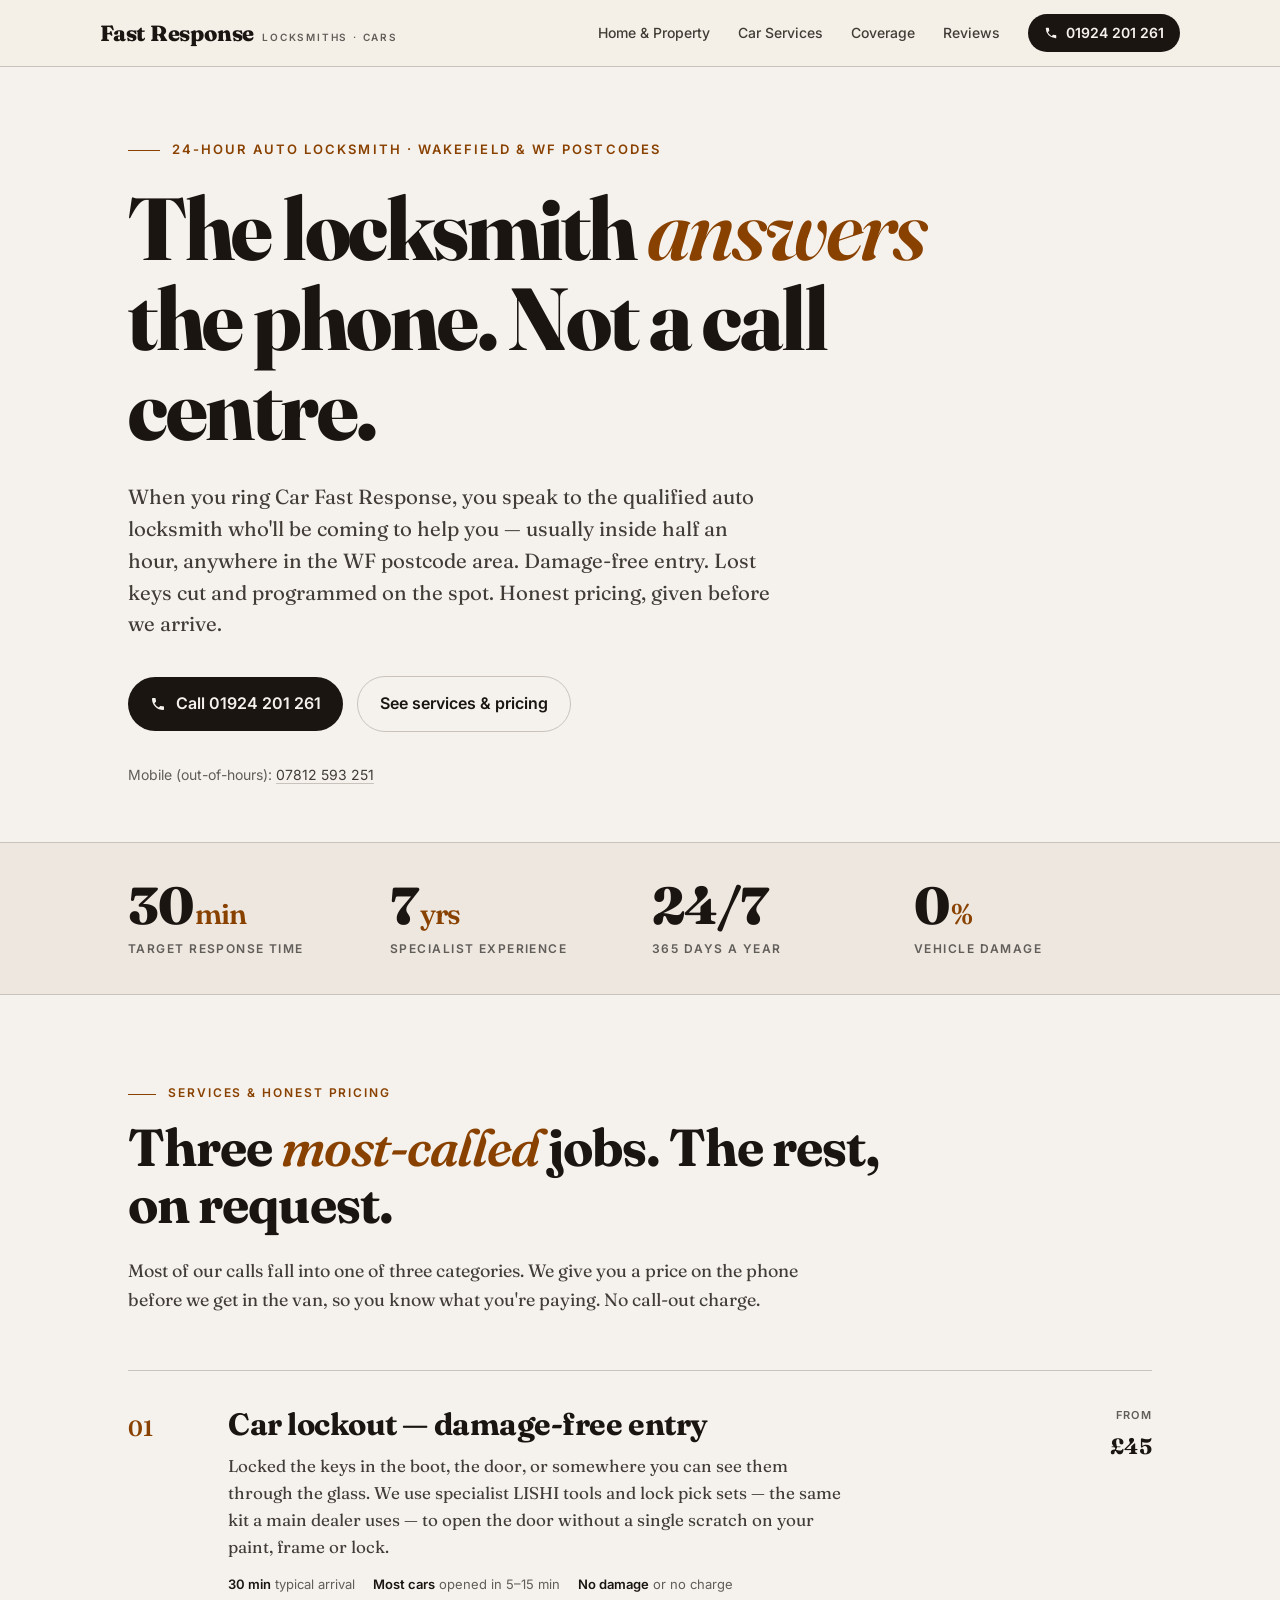
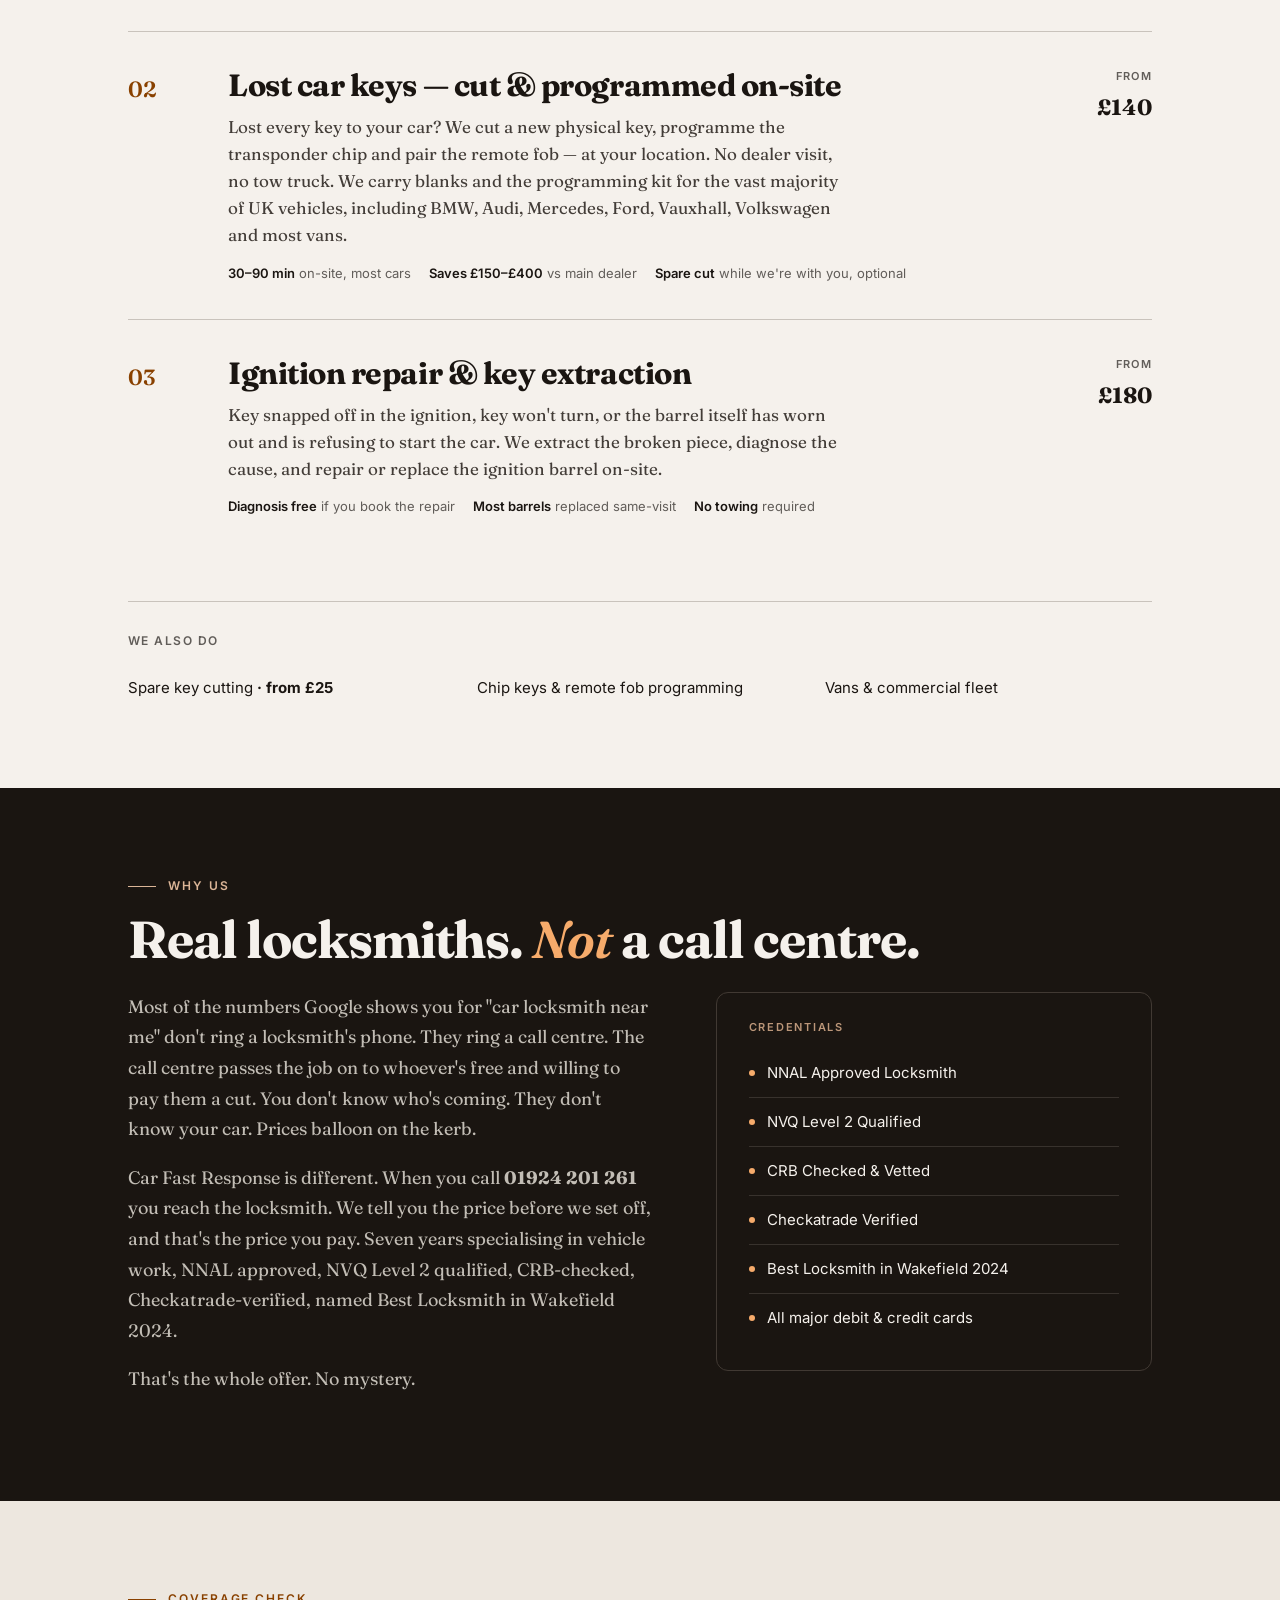
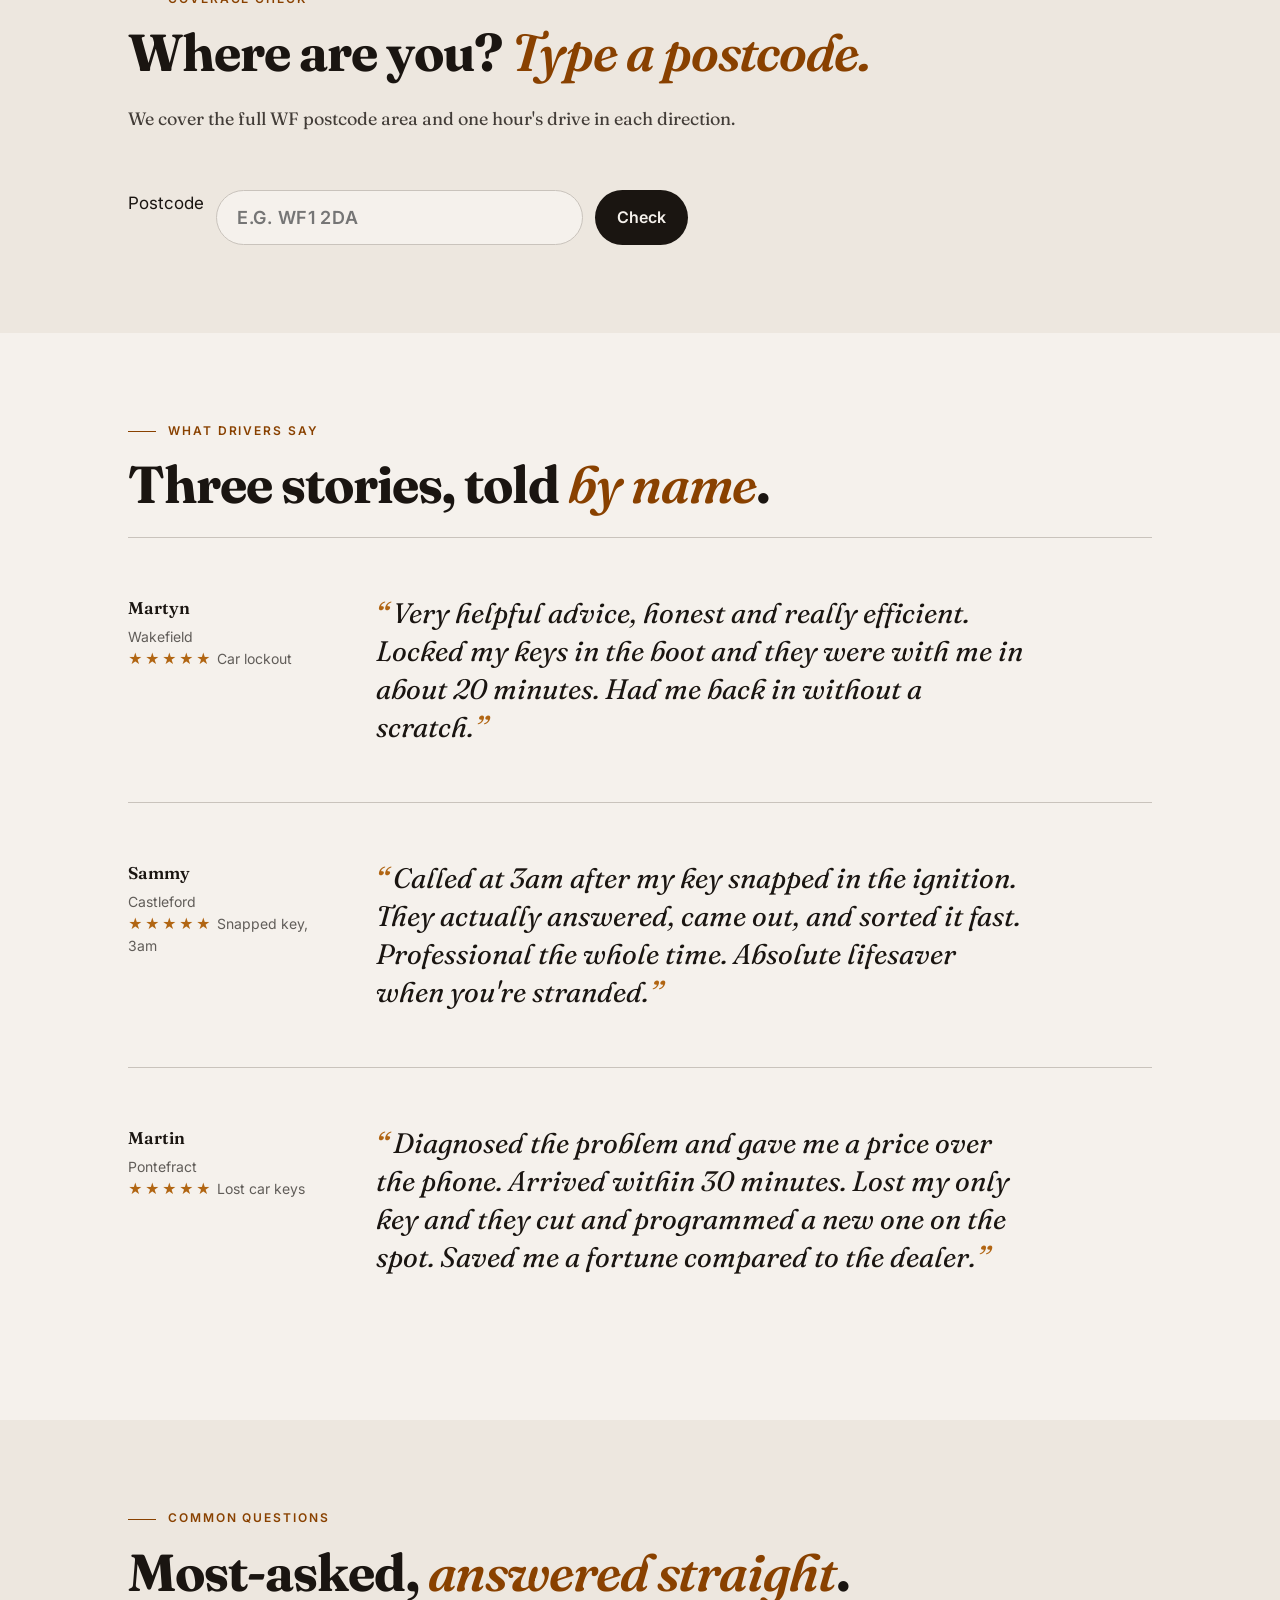
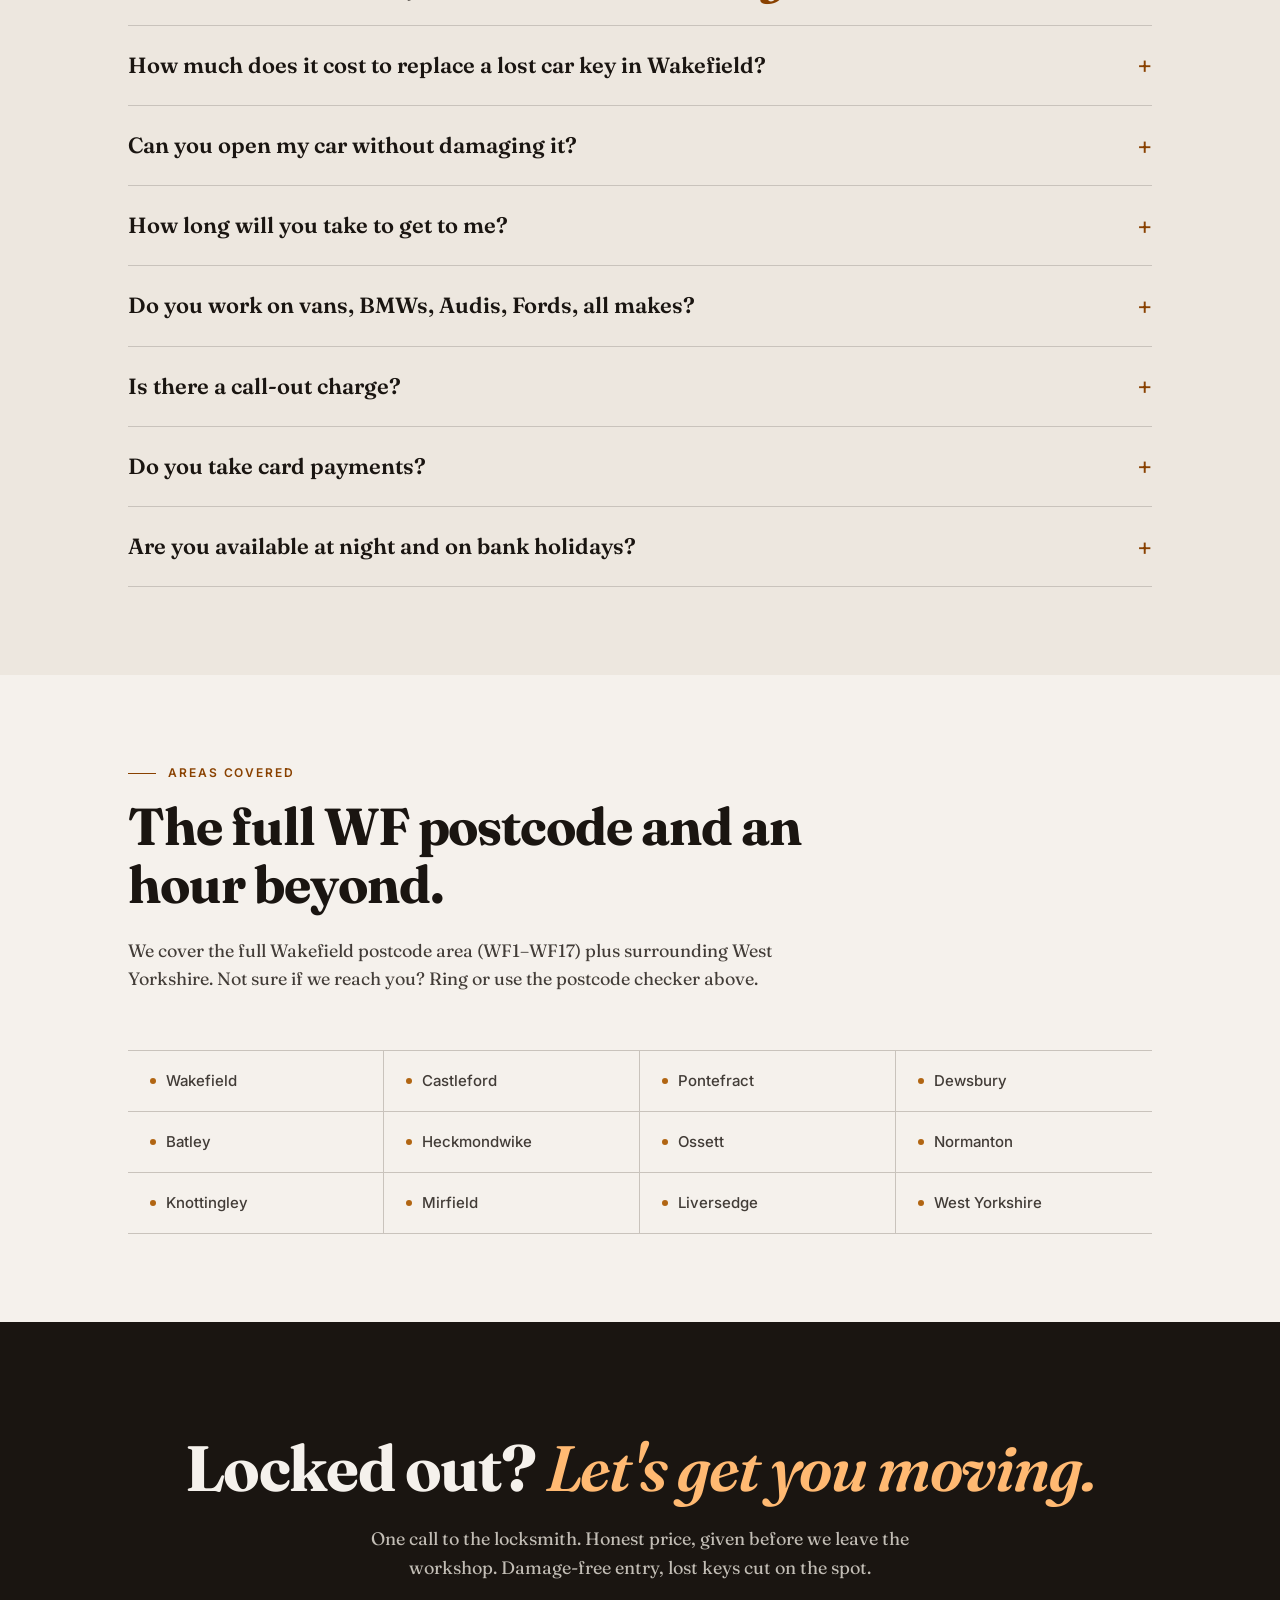
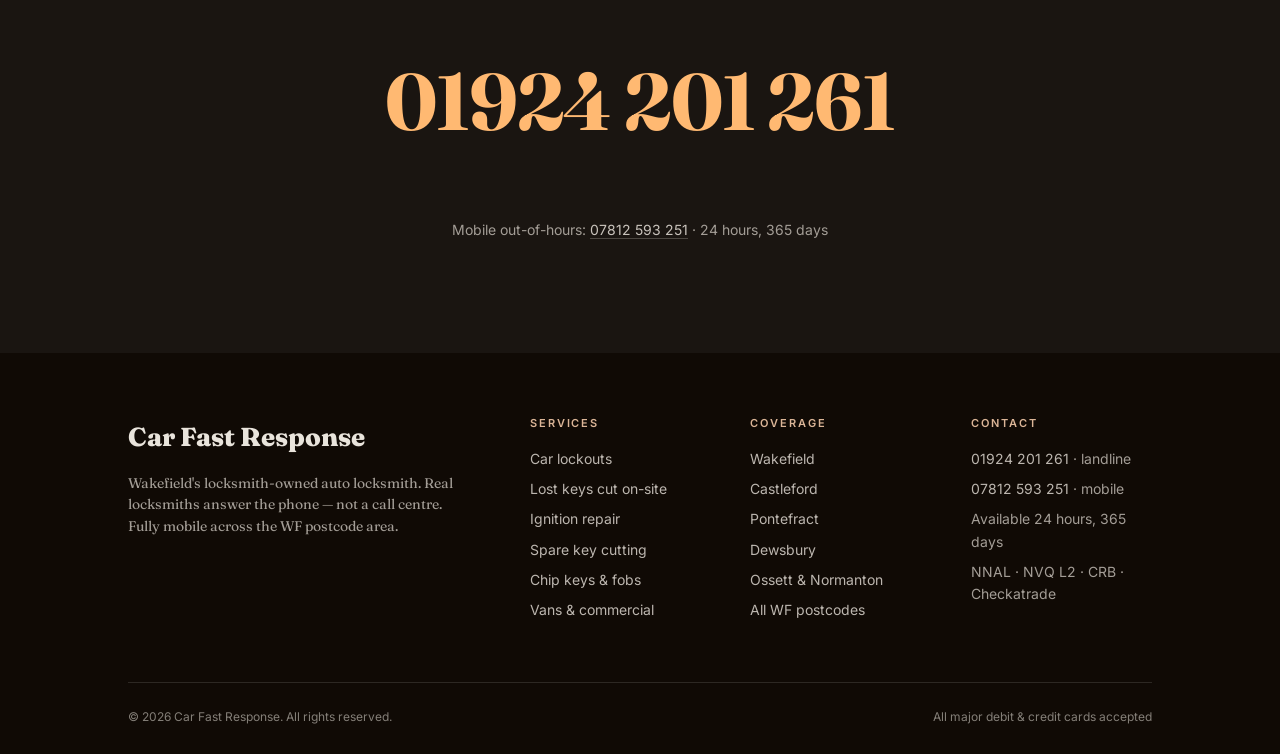
==== auto-locksmith/index.html @ 3468ed46 "Pivot to umbrella Fast Response Locksmiths site Rename context: this repo was renamed from carfastre" ====
<!DOCTYPE html>
<html lang="en-GB">
<head>
<meta charset="UTF-8">
<meta name="viewport" content="width=device-width, initial-scale=1, viewport-fit=cover">
<title>Car Fast Response · Auto Locksmith Wakefield · 30-minute response, damage-free</title>
<meta name="description" content="Wakefield's locksmith-owned auto locksmith. Real locksmiths answer the phone, not a call centre. Damage-free vehicle entry, lost car keys cut on-site, ignition repair. Call 01924 201 261 — 24 hours.">
<meta name="keywords" content="auto locksmith Wakefield, car locksmith West Yorkshire, lost car key replacement Wakefield, car lockout Wakefield, car key cutting Castleford Pontefract">
<meta name="robots" content="index,follow,max-image-preview:large">
<link rel="canonical" href="https://ainjection.github.io/fastresponselocksmiths/auto-locksmith/">

<meta property="og:type" content="website">
<meta property="og:url" content="https://ainjection.github.io/fastresponselocksmiths/auto-locksmith/">
<meta property="og:title" content="Car Fast Response · Auto Locksmith Wakefield">
<meta property="og:description" content="Real locksmiths, not a call centre. 30-minute response across Wakefield &amp; WF postcodes. Damage-free entry, lost keys cut on-site.">
<meta property="og:image" content="https://ainjection.github.io/fastresponselocksmiths/og-card.png">
<meta property="og:image:width" content="1200">
<meta property="og:image:height" content="630">
<meta property="og:locale" content="en_GB">

<meta name="twitter:card" content="summary_large_image">
<meta name="twitter:title" content="Car Fast Response · Auto Locksmith Wakefield">
<meta name="twitter:description" content="Real locksmiths, not a call centre. 30-minute response. Damage-free vehicle entry, lost keys cut on-site.">
<meta name="twitter:image" content="https://ainjection.github.io/fastresponselocksmiths/og-card.png">

<meta name="theme-color" content="#f5f1ea">
<meta name="format-detection" content="telephone=yes">
<meta name="geo.region" content="GB-WKF">
<meta name="geo.placename" content="Wakefield">

<link rel="preconnect" href="https://fonts.googleapis.com">
<link rel="preconnect" href="https://fonts.gstatic.com" crossorigin>
<link href="https://fonts.googleapis.com/css2?family=Inter:wght@400;500;600;700&family=Fraunces:opsz,wght@9..144,400;9..144,600;9..144,800&display=swap" rel="stylesheet">

<style>
  :root {
    --ink: oklch(20% 0.012 60);
    --ink-soft: oklch(36% 0.012 60);
    --muted: oklch(48% 0.008 70);
    --paper: oklch(96% 0.008 80);
    --paper-warm: oklch(93% 0.012 75);
    --rule: oklch(82% 0.012 70);
    --brass: oklch(58% 0.13 60);
    --brass-deep: oklch(46% 0.12 55);
    --night: oklch(20% 0.018 250);
    --night-soft: oklch(28% 0.018 250);
    --emergency: oklch(58% 0.18 30);
  }
  *, *::before, *::after { box-sizing: border-box; margin: 0; padding: 0; }
  html { scroll-behavior: smooth; -webkit-text-size-adjust: 100%; }
  body {
    font-family: 'Fraunces', ui-serif, Georgia, serif;
    font-size: 17px;
    line-height: 1.6;
    color: var(--ink);
    background: var(--paper);
    -webkit-font-smoothing: antialiased;
    overflow-x: hidden;
  }
  a { color: inherit; text-decoration: none; }
  img, svg { max-width: 100%; height: auto; display: block; }
  button { font: inherit; cursor: pointer; border: 0; background: none; color: inherit; }

  .sans { font-family: 'Inter', -apple-system, BlinkMacSystemFont, "Segoe UI", sans-serif; }
  .container { max-width: 1080px; margin: 0 auto; padding: 0 28px; }
  h1, h2, h3, h4 { font-family: 'Fraunces', ui-serif, Georgia, serif; font-weight: 600; letter-spacing: -0.012em; line-height: 1.12; }

  /* === SKIP LINK === */
  .skip { position: absolute; left: -9999px; }
  .skip:focus { left: 12px; top: 12px; background: var(--ink); color: var(--paper); padding: 10px 16px; border-radius: 6px; z-index: 100; }

  /* === HEADER === */
  .topnav {
    position: sticky; top: 0; z-index: 50;
    background: rgba(244, 240, 232, 0.92);
    backdrop-filter: saturate(160%) blur(10px);
    -webkit-backdrop-filter: saturate(160%) blur(10px);
    border-bottom: 1px solid var(--rule);
  }
  .topnav-inner {
    display: flex; align-items: center; justify-content: space-between;
    padding: 14px 0;
  }
  .brand {
    display: flex; align-items: baseline; gap: 8px;
    font-family: 'Fraunces', serif; font-size: 22px; font-weight: 800;
    letter-spacing: -0.01em;
  }
  .brand .small { font-family: 'Inter', sans-serif; font-size: 10px; font-weight: 600; letter-spacing: 0.18em; text-transform: uppercase; color: var(--muted); }
  .topnav nav { display: flex; gap: 28px; align-items: center; font-family: 'Inter', sans-serif; font-size: 14px; font-weight: 500; }
  .topnav nav a { color: var(--ink-soft); transition: color 0.18s ease-out; }
  .topnav nav a:hover { color: var(--brass-deep); }
  .topnav .call-pill {
    display: inline-flex; align-items: center; gap: 8px;
    padding: 8px 16px; border-radius: 999px;
    background: var(--ink); color: var(--paper);
    font-family: 'Inter', sans-serif; font-weight: 600; font-size: 14px;
    transition: background 0.18s ease-out;
  }
  .topnav .call-pill:hover { background: var(--brass-deep); }
  .topnav .call-pill svg { width: 14px; height: 14px; fill: currentColor; }
  @media (max-width: 760px) {
    .topnav nav a:not(.call-pill) { display: none; }
  }

  /* === HERO === */
  .hero { padding: 72px 0 56px; }
  .hero-line {
    font-family: 'Inter', sans-serif; font-size: 13px; font-weight: 600;
    letter-spacing: 0.16em; text-transform: uppercase; color: var(--brass-deep);
    margin-bottom: 24px;
  }
  .hero-line::before {
    content: ''; display: inline-block; width: 32px; height: 1px;
    background: var(--brass-deep); margin-right: 12px; vertical-align: middle;
  }
  .hero h1 {
    font-size: clamp(44px, 7.5vw, 88px);
    font-weight: 800;
    line-height: 1.02;
    letter-spacing: -0.028em;
    margin-bottom: 28px;
    max-width: 14ch;
  }
  .hero h1 em { font-style: italic; color: var(--brass-deep); font-weight: 600; }
  .hero-lede {
    font-size: clamp(18px, 1.6vw, 22px);
    line-height: 1.55;
    color: var(--ink-soft);
    max-width: 50ch;
    margin-bottom: 36px;
  }
  .hero-actions {
    display: flex; flex-wrap: wrap; gap: 14px; align-items: center;
  }
  .btn {
    display: inline-flex; align-items: center; gap: 10px;
    padding: 14px 22px; border-radius: 999px;
    font-family: 'Inter', sans-serif; font-weight: 600; font-size: 16px;
    transition: transform 0.18s ease-out, background 0.18s ease-out;
  }
  .btn-primary { background: var(--ink); color: var(--paper); }
  .btn-primary:hover { background: var(--brass-deep); transform: translateY(-1px); }
  .btn-ghost { background: transparent; color: var(--ink); border: 1px solid var(--rule); }
  .btn-ghost:hover { border-color: var(--ink); }
  .btn svg { width: 16px; height: 16px; fill: currentColor; }
  .hero-aside {
    margin-top: 32px;
    font-family: 'Inter', sans-serif; font-size: 14px;
    color: var(--muted);
  }
  .hero-aside a { color: var(--ink-soft); border-bottom: 1px solid var(--rule); }

  /* === STATS RIBBON === */
  .stats {
    border-top: 1px solid var(--rule);
    border-bottom: 1px solid var(--rule);
    padding: 36px 0;
    background: var(--paper-warm);
  }
  .stats-grid {
    display: grid; grid-template-columns: repeat(4, 1fr); gap: 24px;
  }
  .stat .num {
    font-family: 'Fraunces', serif; font-size: clamp(36px, 4.5vw, 52px);
    font-weight: 800; letter-spacing: -0.02em; line-height: 1;
    color: var(--ink);
  }
  .stat .num .unit { font-size: 0.55em; font-weight: 600; color: var(--brass-deep); margin-left: 2px; }
  .stat .lbl {
    font-family: 'Inter', sans-serif; font-size: 12px; font-weight: 600;
    text-transform: uppercase; letter-spacing: 0.12em;
    color: var(--muted); margin-top: 8px;
  }
  @media (max-width: 640px) {
    .stats-grid { grid-template-columns: repeat(2, 1fr); gap: 28px 20px; }
  }

  /* === SECTION SHELL === */
  section.block { padding: 88px 0; }
  .sec-eyebrow {
    font-family: 'Inter', sans-serif; font-size: 12px; font-weight: 600;
    letter-spacing: 0.16em; text-transform: uppercase; color: var(--brass-deep);
    margin-bottom: 16px;
  }
  .sec-eyebrow::before {
    content: ''; display: inline-block; width: 28px; height: 1px;
    background: var(--brass-deep); margin-right: 12px; vertical-align: middle;
  }
  .sec-title {
    font-size: clamp(34px, 4.4vw, 52px);
    font-weight: 700; letter-spacing: -0.02em; line-height: 1.1;
    max-width: 22ch; margin-bottom: 24px;
  }
  .sec-title em { font-style: italic; color: var(--brass-deep); font-weight: 600; }
  .sec-lede {
    font-size: clamp(17px, 1.4vw, 20px); color: var(--ink-soft);
    max-width: 60ch; margin-bottom: 56px;
  }

  /* === SERVICES — CASE-STUDY STYLE === */
  .case {
    display: grid; grid-template-columns: 64px 1fr auto; gap: 36px;
    padding: 36px 0; border-top: 1px solid var(--rule);
    align-items: start;
  }
  .case:last-child { border-bottom: 1px solid var(--rule); }
  .case-num {
    font-family: 'Fraunces', serif; font-size: 22px; font-weight: 600;
    color: var(--brass-deep); padding-top: 4px;
  }
  .case-body h3 {
    font-size: clamp(24px, 2.4vw, 32px);
    font-weight: 700; letter-spacing: -0.015em; margin-bottom: 10px;
  }
  .case-body p { font-size: 17px; color: var(--ink-soft); max-width: 56ch; margin-bottom: 14px; }
  .case-meta {
    font-family: 'Inter', sans-serif; font-size: 13px; color: var(--muted);
    display: flex; gap: 18px; flex-wrap: wrap;
  }
  .case-meta strong { color: var(--ink); font-weight: 600; }
  .case-price {
    font-family: 'Fraunces', serif; font-size: 22px; font-weight: 700;
    text-align: right; color: var(--ink); white-space: nowrap;
  }
  .case-price .from {
    display: block;
    font-family: 'Inter', sans-serif; font-size: 11px; font-weight: 600;
    text-transform: uppercase; letter-spacing: 0.12em; color: var(--muted);
    margin-bottom: 4px;
  }
  @media (max-width: 720px) {
    .case { grid-template-columns: 40px 1fr; }
    .case-price { grid-column: 2; text-align: left; margin-top: 8px; }
  }

  .also-list {
    margin-top: 48px; padding-top: 32px; border-top: 1px solid var(--rule);
    display: grid; grid-template-columns: repeat(3, 1fr); gap: 22px;
    font-family: 'Inter', sans-serif; font-size: 15px;
  }
  .also-list h4 {
    font-family: 'Inter', sans-serif; font-size: 12px; font-weight: 600;
    text-transform: uppercase; letter-spacing: 0.12em; color: var(--muted);
    margin-bottom: 6px; grid-column: 1 / -1;
  }
  .also-list span { color: var(--ink); }
  @media (max-width: 640px) { .also-list { grid-template-columns: 1fr 1fr; } }

  /* === WHY / EDITORIAL BLOCK === */
  .editorial {
    background: var(--ink); color: var(--paper);
    padding: 96px 0;
  }
  .editorial .sec-eyebrow { color: oklch(80% 0.06 60); }
  .editorial .sec-eyebrow::before { background: oklch(80% 0.06 60); }
  .editorial .sec-title { color: var(--paper); }
  .editorial .sec-title em { color: oklch(80% 0.12 60); }
  .editorial-grid { display: grid; grid-template-columns: 1.2fr 1fr; gap: 64px; align-items: start; }
  .editorial-grid p { color: oklch(80% 0.012 75); font-size: 18px; line-height: 1.7; margin-bottom: 18px; max-width: 52ch; }
  .credentials {
    border: 1px solid oklch(35% 0.015 60);
    padding: 28px 32px; border-radius: 12px;
  }
  .credentials h4 {
    font-family: 'Inter', sans-serif; font-size: 11px; font-weight: 600;
    letter-spacing: 0.16em; text-transform: uppercase;
    color: oklch(70% 0.06 60); margin-bottom: 16px;
  }
  .credentials ul { list-style: none; font-family: 'Inter', sans-serif; }
  .credentials li {
    padding: 12px 0; border-top: 1px solid oklch(32% 0.012 60);
    font-size: 15px; display: flex; gap: 12px; align-items: center;
  }
  .credentials li:first-child { border-top: 0; }
  .credentials li::before {
    content: ''; width: 6px; height: 6px; border-radius: 50%;
    background: oklch(80% 0.12 60); flex-shrink: 0;
  }
  @media (max-width: 760px) { .editorial-grid { grid-template-columns: 1fr; gap: 36px; } }

  /* === POSTCODE CHECKER === */
  .checker {
    background: var(--paper-warm);
  }
  .checker-form {
    display: flex; flex-wrap: wrap; gap: 12px; max-width: 560px; margin-top: 32px;
  }
  .checker input {
    flex: 1; min-width: 200px;
    font: 600 18px 'Inter', sans-serif;
    padding: 16px 20px; border-radius: 999px;
    border: 1px solid var(--rule); background: var(--paper);
    color: var(--ink); letter-spacing: 0.04em; text-transform: uppercase;
  }
  .checker input:focus { outline: 2px solid var(--brass-deep); outline-offset: 2px; }
  .checker-result {
    margin-top: 22px; padding: 18px 22px; border-radius: 12px;
    font-family: 'Inter', sans-serif; font-size: 15px; line-height: 1.5;
    display: none;
  }
  .checker-result.yes { background: oklch(94% 0.05 145); color: oklch(35% 0.13 150); display: block; }
  .checker-result.maybe { background: oklch(94% 0.05 75); color: oklch(40% 0.13 75); display: block; }
  .checker-result.no { background: oklch(94% 0.04 30); color: oklch(40% 0.16 30); display: block; }
  .checker-result a { font-weight: 700; text-decoration: underline; }

  /* === REVIEWS — MAGAZINE PULL-QUOTES === */
  .reviews {
    background: var(--paper);
  }
  .review-row {
    padding: 56px 0; border-top: 1px solid var(--rule);
    display: grid; grid-template-columns: 200px 1fr; gap: 48px; align-items: start;
  }
  .review-row:first-child { border-top: 0; padding-top: 0; }
  .review-meta {
    font-family: 'Inter', sans-serif; font-size: 14px; color: var(--muted);
  }
  .review-meta strong { display: block; font-size: 17px; color: var(--ink); margin-bottom: 4px; font-family: 'Fraunces', serif; font-weight: 600; }
  .review-meta .stars { color: var(--brass); margin-bottom: 12px; letter-spacing: 2px; font-size: 14px; }
  .review-quote {
    font-family: 'Fraunces', serif; font-size: clamp(22px, 2.2vw, 30px);
    line-height: 1.35; font-weight: 400; font-style: italic;
    color: var(--ink); max-width: 36ch;
  }
  .review-quote::before { content: '\201C'; color: var(--brass); margin-right: 4px; font-weight: 600; }
  .review-quote::after { content: '\201D'; color: var(--brass); margin-left: 2px; font-weight: 600; }
  @media (max-width: 720px) { .review-row { grid-template-columns: 1fr; gap: 16px; } }

  /* === FAQ === */
  .faq { background: var(--paper-warm); }
  details.faq-item {
    border-top: 1px solid var(--rule); padding: 22px 0;
  }
  details.faq-item:last-of-type { border-bottom: 1px solid var(--rule); }
  details.faq-item summary {
    list-style: none; cursor: pointer;
    font-family: 'Fraunces', serif; font-size: clamp(18px, 1.8vw, 22px);
    font-weight: 600; color: var(--ink);
    display: flex; justify-content: space-between; align-items: center; gap: 16px;
  }
  details.faq-item summary::-webkit-details-marker { display: none; }
  details.faq-item summary::after {
    content: '+'; font-family: 'Inter', sans-serif; font-weight: 400;
    color: var(--brass-deep); font-size: 24px; line-height: 1;
    transition: transform 0.2s ease-out;
  }
  details.faq-item[open] summary::after { content: '−'; }
  details.faq-item .ans {
    padding-top: 14px; color: var(--ink-soft); font-size: 17px; max-width: 70ch;
  }

  /* === COVERAGE === */
  .coverage { background: var(--paper); }
  .coverage-grid {
    display: grid; grid-template-columns: repeat(4, 1fr); gap: 0;
    border-top: 1px solid var(--rule);
  }
  .coverage-grid .cov {
    padding: 18px 22px; border-bottom: 1px solid var(--rule); border-right: 1px solid var(--rule);
    font-family: 'Inter', sans-serif; font-size: 15px; font-weight: 500;
    color: var(--ink-soft);
    display: flex; align-items: center; gap: 10px;
  }
  .coverage-grid .cov::before {
    content: ''; width: 6px; height: 6px; background: var(--brass);
    border-radius: 50%;
  }
  .coverage-grid .cov:nth-child(4n) { border-right: 0; }
  @media (max-width: 720px) {
    .coverage-grid { grid-template-columns: repeat(2, 1fr); }
    .coverage-grid .cov { border-right: 1px solid var(--rule); }
    .coverage-grid .cov:nth-child(2n) { border-right: 0; }
  }

  /* === FINAL CTA === */
  .final {
    background: var(--ink); color: var(--paper);
    padding: 112px 0; text-align: center;
  }
  .final h2 {
    font-size: clamp(36px, 5.5vw, 64px); font-weight: 700;
    letter-spacing: -0.022em; margin-bottom: 24px; line-height: 1.05;
  }
  .final p { color: oklch(80% 0.012 75); font-size: 18px; margin-bottom: 36px; max-width: 50ch; margin-inline: auto; }
  .final .phone-big {
    display: inline-block; font-family: 'Fraunces', serif; font-size: clamp(48px, 7vw, 80px);
    font-weight: 700; letter-spacing: -0.015em; color: oklch(85% 0.13 60);
    margin: 18px 0 26px;
  }
  .final .phone-big:hover { color: oklch(78% 0.16 60); }
  .final small {
    display: block; font-family: 'Inter', sans-serif; font-size: 14px;
    color: oklch(70% 0.012 75); margin-top: 28px;
  }
  .final small a { color: oklch(82% 0.012 75); border-bottom: 1px solid oklch(40% 0.012 75); }

  /* === FOOTER === */
  footer { background: oklch(15% 0.015 60); color: oklch(70% 0.012 75); padding: 64px 0 28px; }
  .foot-grid { display: grid; grid-template-columns: 2fr 1fr 1fr 1fr; gap: 40px; }
  .foot-grid h4 { font-family: 'Inter', sans-serif; font-size: 11px; font-weight: 600; letter-spacing: 0.18em; text-transform: uppercase; color: oklch(80% 0.06 60); margin-bottom: 14px; }
  .foot-grid ul { list-style: none; font-family: 'Inter', sans-serif; font-size: 14px; }
  .foot-grid li { padding: 4px 0; }
  .foot-grid a { color: oklch(78% 0.012 75); transition: color 0.18s; }
  .foot-grid a:hover { color: oklch(95% 0.012 75); }
  .foot-brand { font-family: 'Fraunces', serif; font-size: 26px; font-weight: 800; color: oklch(92% 0.012 75); margin-bottom: 14px; }
  .foot-desc { font-size: 14px; line-height: 1.55; max-width: 38ch; margin-bottom: 18px; }
  .foot-bottom {
    margin-top: 56px; padding-top: 24px; border-top: 1px solid oklch(28% 0.012 60);
    display: flex; justify-content: space-between; flex-wrap: wrap; gap: 10px;
    font-family: 'Inter', sans-serif; font-size: 12px; color: oklch(60% 0.012 75);
  }
  @media (max-width: 720px) {
    .foot-grid { grid-template-columns: 1fr 1fr; }
    .foot-grid > div:first-child { grid-column: 1 / -1; }
  }

  /* === MOBILE STICKY ACTION BAR === */
  .actionbar {
    position: fixed; left: 0; right: 0; bottom: 0; z-index: 60;
    background: var(--ink); color: var(--paper);
    padding: 10px 12px calc(10px + env(safe-area-inset-bottom, 0));
    display: none;
    box-shadow: 0 -4px 20px rgba(0,0,0,0.18);
  }
  .actionbar-inner { display: grid; grid-template-columns: 1fr 1fr 1fr; gap: 6px; max-width: 480px; margin: 0 auto; }
  .actionbar a {
    display: flex; flex-direction: column; align-items: center; gap: 2px;
    padding: 8px 6px; border-radius: 10px;
    font-family: 'Inter', sans-serif; font-size: 11px; font-weight: 600;
    letter-spacing: 0.03em;
    transition: background 0.18s;
  }
  .actionbar a:hover, .actionbar a:focus { background: oklch(30% 0.018 250); }
  .actionbar svg { width: 22px; height: 22px; fill: currentColor; margin-bottom: 2px; }
  .actionbar a.primary { background: var(--brass); color: var(--ink); }
  .actionbar a.primary:hover { background: oklch(65% 0.16 60); }
  @media (max-width: 760px) {
    .actionbar { display: block; }
    body { padding-bottom: 72px; }
  }
</style>
</head>
<body>

<a class="skip" href="#main">Skip to main content</a>

<header class="topnav">
  <div class="container topnav-inner">
    <a href="/fastresponselocksmiths/" class="brand">Fast&nbsp;Response <span class="small">Locksmiths · Cars</span></a>
    <nav aria-label="Primary">
      <a href="/fastresponselocksmiths/home-locksmith/">Home &amp; Property</a>
      <a href="#services">Car Services</a>
      <a href="#coverage">Coverage</a>
      <a href="#reviews">Reviews</a>
      <a href="tel:01924201261" class="call-pill">
        <svg viewBox="0 0 24 24" aria-hidden="true"><path d="M6.62 10.79a15.05 15.05 0 0 0 6.59 6.59l2.2-2.2a1 1 0 0 1 1.01-.24c1.12.37 2.33.57 3.58.57a1 1 0 0 1 1 1V20a1 1 0 0 1-1 1A17 17 0 0 1 3 4a1 1 0 0 1 1-1h3.5a1 1 0 0 1 1 1c0 1.25.2 2.46.57 3.58a1 1 0 0 1-.24 1.01l-2.2 2.2z"/></svg>
        01924 201 261
      </a>
    </nav>
  </div>
</header>

<main id="main">

<section class="hero">
  <div class="container">
    <div class="hero-line">24-hour auto locksmith · Wakefield &amp; WF postcodes</div>
    <h1>The locksmith <em>answers</em> the phone. Not a call centre.</h1>
    <p class="hero-lede">When you ring Car Fast Response, you speak to the qualified auto locksmith who'll be coming to help you — usually inside half an hour, anywhere in the WF postcode area. Damage-free entry. Lost keys cut and programmed on the spot. Honest pricing, given before we arrive.</p>
    <div class="hero-actions">
      <a class="btn btn-primary" href="tel:01924201261">
        <svg viewBox="0 0 24 24" aria-hidden="true"><path d="M6.62 10.79a15.05 15.05 0 0 0 6.59 6.59l2.2-2.2a1 1 0 0 1 1.01-.24c1.12.37 2.33.57 3.58.57a1 1 0 0 1 1 1V20a1 1 0 0 1-1 1A17 17 0 0 1 3 4a1 1 0 0 1 1-1h3.5a1 1 0 0 1 1 1c0 1.25.2 2.46.57 3.58a1 1 0 0 1-.24 1.01l-2.2 2.2z"/></svg>
        Call 01924 201 261
      </a>
      <a class="btn btn-ghost" href="#services">See services &amp; pricing</a>
    </div>
    <div class="hero-aside sans">
      Mobile (out-of-hours): <a href="tel:07812593251">07812 593 251</a>
    </div>
  </div>
</section>

<section class="stats">
  <div class="container">
    <div class="stats-grid">
      <div class="stat"><div class="num">30<span class="unit">min</span></div><div class="lbl">Target response time</div></div>
      <div class="stat"><div class="num">7<span class="unit">yrs</span></div><div class="lbl">Specialist experience</div></div>
      <div class="stat"><div class="num">24/7</div><div class="lbl">365 days a year</div></div>
      <div class="stat"><div class="num">0<span class="unit">%</span></div><div class="lbl">Vehicle damage</div></div>
    </div>
  </div>
</section>

<section class="block" id="services">
  <div class="container">
    <div class="sec-eyebrow">Services &amp; honest pricing</div>
    <h2 class="sec-title">Three <em>most-called</em> jobs. The rest, on request.</h2>
    <p class="sec-lede">Most of our calls fall into one of three categories. We give you a price on the phone before we get in the van, so you know what you're paying. No call-out charge.</p>

    <article class="case">
      <div class="case-num">01</div>
      <div class="case-body">
        <h3>Car lockout — damage-free entry</h3>
        <p>Locked the keys in the boot, the door, or somewhere you can see them through the glass. We use specialist LISHI tools and lock pick sets — the same kit a main dealer uses — to open the door without a single scratch on your paint, frame or lock.</p>
        <div class="case-meta sans">
          <span><strong>30 min</strong> typical arrival</span>
          <span><strong>Most cars</strong> opened in 5–15 min</span>
          <span><strong>No damage</strong> or no charge</span>
        </div>
      </div>
      <div class="case-price"><span class="from">from</span>£45</div>
    </article>

    <article class="case">
      <div class="case-num">02</div>
      <div class="case-body">
        <h3>Lost car keys — cut &amp; programmed on-site</h3>
        <p>Lost every key to your car? We cut a new physical key, programme the transponder chip and pair the remote fob — at your location. No dealer visit, no tow truck. We carry blanks and the programming kit for the vast majority of UK vehicles, including BMW, Audi, Mercedes, Ford, Vauxhall, Volkswagen and most vans.</p>
        <div class="case-meta sans">
          <span><strong>30–90 min</strong> on-site, most cars</span>
          <span><strong>Saves £150–£400</strong> vs main dealer</span>
          <span><strong>Spare cut</strong> while we're with you, optional</span>
        </div>
      </div>
      <div class="case-price"><span class="from">from</span>£140</div>
    </article>

    <article class="case">
      <div class="case-num">03</div>
      <div class="case-body">
        <h3>Ignition repair &amp; key extraction</h3>
        <p>Key snapped off in the ignition, key won't turn, or the barrel itself has worn out and is refusing to start the car. We extract the broken piece, diagnose the cause, and repair or replace the ignition barrel on-site.</p>
        <div class="case-meta sans">
          <span><strong>Diagnosis free</strong> if you book the repair</span>
          <span><strong>Most barrels</strong> replaced same-visit</span>
          <span><strong>No towing</strong> required</span>
        </div>
      </div>
      <div class="case-price"><span class="from">from</span>£180</div>
    </article>

    <div class="also-list sans">
      <h4>We also do</h4>
      <span>Spare key cutting <strong>· from £25</strong></span>
      <span>Chip keys &amp; remote fob programming</span>
      <span>Vans &amp; commercial fleet</span>
    </div>
  </div>
</section>

<section class="block editorial" id="why">
  <div class="container">
    <div class="sec-eyebrow">Why us</div>
    <h2 class="sec-title">Real locksmiths. <em>Not</em> a call centre.</h2>
    <div class="editorial-grid">
      <div>
        <p>Most of the numbers Google shows you for "car locksmith near me" don't ring a locksmith's phone. They ring a call centre. The call centre passes the job on to whoever's free and willing to pay them a cut. You don't know who's coming. They don't know your car. Prices balloon on the kerb.</p>
        <p>Car Fast Response is different. When you call <strong>01924 201 261</strong> you reach the locksmith. We tell you the price before we set off, and that's the price you pay. Seven years specialising in vehicle work, NNAL approved, NVQ Level 2 qualified, CRB-checked, Checkatrade-verified, named Best Locksmith in Wakefield 2024.</p>
        <p>That's the whole offer. No mystery.</p>
      </div>
      <aside class="credentials sans">
        <h4>Credentials</h4>
        <ul>
          <li>NNAL Approved Locksmith</li>
          <li>NVQ Level 2 Qualified</li>
          <li>CRB Checked &amp; Vetted</li>
          <li>Checkatrade Verified</li>
          <li>Best Locksmith in Wakefield 2024</li>
          <li>All major debit &amp; credit cards</li>
        </ul>
      </aside>
    </div>
  </div>
</section>

<section class="block checker">
  <div class="container">
    <div class="sec-eyebrow">Coverage check</div>
    <h2 class="sec-title">Where are you? <em>Type a postcode.</em></h2>
    <p class="sec-lede">We cover the full WF postcode area and one hour's drive in each direction.</p>
    <form class="checker-form sans" onsubmit="return checkPostcode(event)">
      <label class="visually-hidden" for="pc">Postcode</label>
      <input id="pc" name="pc" type="text" autocomplete="postal-code" placeholder="e.g. WF1 2DA" maxlength="8" required>
      <button type="submit" class="btn btn-primary">Check</button>
    </form>
    <div id="result" class="checker-result" role="status" aria-live="polite"></div>
  </div>
</section>

<section class="block reviews" id="reviews">
  <div class="container">
    <div class="sec-eyebrow">What drivers say</div>
    <h2 class="sec-title">Three stories, told <em>by name</em>.</h2>

    <article class="review-row">
      <div class="review-meta">
        <strong>Martyn</strong>
        Wakefield<br>
        <span class="stars">★★★★★</span>
        Car lockout
      </div>
      <p class="review-quote">Very helpful advice, honest and really efficient. Locked my keys in the boot and they were with me in about 20 minutes. Had me back in without a scratch.</p>
    </article>

    <article class="review-row">
      <div class="review-meta">
        <strong>Sammy</strong>
        Castleford<br>
        <span class="stars">★★★★★</span>
        Snapped key, 3am
      </div>
      <p class="review-quote">Called at 3am after my key snapped in the ignition. They actually answered, came out, and sorted it fast. Professional the whole time. Absolute lifesaver when you're stranded.</p>
    </article>

    <article class="review-row">
      <div class="review-meta">
        <strong>Martin</strong>
        Pontefract<br>
        <span class="stars">★★★★★</span>
        Lost car keys
      </div>
      <p class="review-quote">Diagnosed the problem and gave me a price over the phone. Arrived within 30 minutes. Lost my only key and they cut and programmed a new one on the spot. Saved me a fortune compared to the dealer.</p>
    </article>
  </div>
</section>

<section class="block faq" id="faq">
  <div class="container">
    <div class="sec-eyebrow">Common questions</div>
    <h2 class="sec-title">Most-asked, <em>answered straight</em>.</h2>

    <details class="faq-item">
      <summary>How much does it cost to replace a lost car key in Wakefield?</summary>
      <div class="ans">Most modern cars are £140–£260 fully cut and programmed at your location — significantly less than a main dealer. We give you the exact price for your make, model and year over the phone before we set off. Specialist or luxury vehicles (BMW, Audi, Range Rover etc.) sit at the upper end. We carry the equipment and blanks for the vast majority of vehicles on UK roads.</div>
    </details>
    <details class="faq-item">
      <summary>Can you open my car without damaging it?</summary>
      <div class="ans">Yes. We use LISHI tools and specialist lock-pick sets — the same non-destructive equipment manufacturers and main dealers use. There is no damage to the lock, the door frame or the paint. If we can't open it without damage we don't charge.</div>
    </details>
    <details class="faq-item">
      <summary>How long will you take to get to me?</summary>
      <div class="ans">Our target is 30 minutes inside the Wakefield postcode area (WF1–WF17) and up to one hour for the surrounding West Yorkshire towns. Traffic, time of day and the queue ahead of you can shift this — we'll give you a realistic ETA on the phone.</div>
    </details>
    <details class="faq-item">
      <summary>Do you work on vans, BMWs, Audis, Fords, all makes?</summary>
      <div class="ans">Yes. We carry the equipment and blanks for the vast majority of cars, vans and light commercial vehicles in the UK. BMW, Audi, Mercedes, VW, Ford, Vauxhall, Peugeot, Renault, Citroen, Toyota, Honda, Nissan, Land Rover, Ford Transit, Vauxhall Vivaro, Mercedes Sprinter — and many more. Ring with the make, model and year and we'll confirm before we set off.</div>
    </details>
    <details class="faq-item">
      <summary>Is there a call-out charge?</summary>
      <div class="ans">No. We quote you a fixed price for the whole job before we leave the workshop. That's the price you pay, regardless of how long it takes us. No surprise extras and no incremental hourly charge.</div>
    </details>
    <details class="faq-item">
      <summary>Do you take card payments?</summary>
      <div class="ans">Yes — all major debit and credit cards (Visa, Mastercard, American Express). Cash is fine too. Payment after the job is done, never before.</div>
    </details>
    <details class="faq-item">
      <summary>Are you available at night and on bank holidays?</summary>
      <div class="ans">Yes. 24 hours a day, seven days a week, 365 days a year. The same locksmith answers the phone at 3am as at 3pm. Out-of-hours rates are not loaded — same price, same service.</div>
    </details>
  </div>
</section>

<section class="block coverage" id="coverage">
  <div class="container">
    <div class="sec-eyebrow">Areas covered</div>
    <h2 class="sec-title">The full WF postcode and an hour beyond.</h2>
    <p class="sec-lede">We cover the full Wakefield postcode area (WF1–WF17) plus surrounding West Yorkshire. Not sure if we reach you? Ring or use the postcode checker above.</p>
    <div class="coverage-grid sans">
      <div class="cov">Wakefield</div>
      <div class="cov">Castleford</div>
      <div class="cov">Pontefract</div>
      <div class="cov">Dewsbury</div>
      <div class="cov">Batley</div>
      <div class="cov">Heckmondwike</div>
      <div class="cov">Ossett</div>
      <div class="cov">Normanton</div>
      <div class="cov">Knottingley</div>
      <div class="cov">Mirfield</div>
      <div class="cov">Liversedge</div>
      <div class="cov">West Yorkshire</div>
    </div>
  </div>
</section>

<section class="final" id="contact">
  <div class="container">
    <h2>Locked out? <em style="color:oklch(85% 0.13 60); font-style: italic; font-weight:600;">Let's get you moving.</em></h2>
    <p>One call to the locksmith. Honest price, given before we leave the workshop. Damage-free entry, lost keys cut on the spot.</p>
    <a class="phone-big" href="tel:01924201261">01924 201 261</a>
    <small>Mobile out-of-hours: <a href="tel:07812593251">07812 593 251</a> · 24 hours, 365 days</small>
  </div>
</section>

</main>

<footer>
  <div class="container">
    <div class="foot-grid">
      <div>
        <div class="foot-brand">Car Fast Response</div>
        <p class="foot-desc">Wakefield's locksmith-owned auto locksmith. Real locksmiths answer the phone — not a call centre. Fully mobile across the WF postcode area.</p>
      </div>
      <div>
        <h4>Services</h4>
        <ul>
          <li><a href="#services">Car lockouts</a></li>
          <li><a href="#services">Lost keys cut on-site</a></li>
          <li><a href="#services">Ignition repair</a></li>
          <li><a href="#services">Spare key cutting</a></li>
          <li><a href="#services">Chip keys &amp; fobs</a></li>
          <li><a href="#services">Vans &amp; commercial</a></li>
        </ul>
      </div>
      <div>
        <h4>Coverage</h4>
        <ul>
          <li><a href="#coverage">Wakefield</a></li>
          <li><a href="#coverage">Castleford</a></li>
          <li><a href="#coverage">Pontefract</a></li>
          <li><a href="#coverage">Dewsbury</a></li>
          <li><a href="#coverage">Ossett &amp; Normanton</a></li>
          <li><a href="#coverage">All WF postcodes</a></li>
        </ul>
      </div>
      <div>
        <h4>Contact</h4>
        <ul>
          <li><a href="tel:01924201261">01924 201 261</a> · landline</li>
          <li><a href="tel:07812593251">07812 593 251</a> · mobile</li>
          <li>Available 24 hours, 365 days</li>
          <li>NNAL · NVQ L2 · CRB · Checkatrade</li>
        </ul>
      </div>
    </div>
    <div class="foot-bottom">
      <span>© 2026 Car Fast Response. All rights reserved.</span>
      <span>All major debit &amp; credit cards accepted</span>
    </div>
  </div>
</footer>

<div class="actionbar" aria-label="Quick actions">
  <div class="actionbar-inner">
    <a href="tel:01924201261" class="primary">
      <svg viewBox="0 0 24 24" aria-hidden="true"><path d="M6.62 10.79a15.05 15.05 0 0 0 6.59 6.59l2.2-2.2a1 1 0 0 1 1.01-.24c1.12.37 2.33.57 3.58.57a1 1 0 0 1 1 1V20a1 1 0 0 1-1 1A17 17 0 0 1 3 4a1 1 0 0 1 1-1h3.5a1 1 0 0 1 1 1c0 1.25.2 2.46.57 3.58a1 1 0 0 1-.24 1.01l-2.2 2.2z"/></svg>
      Call
    </a>
    <a href="sms:01924201261?&body=Hi%20Car%20Fast%20Response%2C%20I%27m%20locked%20out%20at%20">
      <svg viewBox="0 0 24 24" aria-hidden="true"><path d="M20 2H4c-1.1 0-2 .9-2 2v18l4-4h14c1.1 0 2-.9 2-2V4c0-1.1-.9-2-2-2zM6 9h12v2H6V9zm8 5H6v-2h8v2zm4-6H6V6h12v2z"/></svg>
      Text
    </a>
    <a href="https://wa.me/447812593251?text=Hi%20Car%20Fast%20Response%2C%20I%27m%20locked%20out%20at%20">
      <svg viewBox="0 0 24 24" aria-hidden="true"><path d="M17.472 14.382c-.297-.149-1.758-.867-2.03-.967-.273-.099-.471-.148-.67.15-.197.297-.767.966-.94 1.164-.173.199-.347.223-.644.075-.297-.15-1.255-.463-2.39-1.475-.883-.788-1.48-1.761-1.653-2.059-.173-.297-.018-.458.13-.606.134-.133.298-.347.446-.52.149-.174.198-.298.298-.497.099-.198.05-.371-.025-.52-.075-.149-.669-1.612-.916-2.207-.242-.579-.487-.5-.669-.51-.173-.008-.371-.01-.57-.01-.198 0-.52.074-.792.372-.272.297-1.04 1.016-1.04 2.479 0 1.462 1.065 2.875 1.213 3.074.149.198 2.096 3.2 5.077 4.487.709.306 1.262.489 1.694.626.712.226 1.36.194 1.872.118.571-.085 1.758-.719 2.006-1.413.248-.694.248-1.289.173-1.413-.074-.124-.272-.198-.57-.347m-5.421 7.403h-.004a9.87 9.87 0 0 1-5.031-1.378l-.361-.214-3.741.982.998-3.648-.235-.374a9.86 9.86 0 0 1-1.51-5.26c.001-5.45 4.436-9.884 9.888-9.884 2.64 0 5.122 1.03 6.988 2.898a9.825 9.825 0 0 1 2.893 6.994c-.003 5.45-4.437 9.884-9.885 9.884m8.413-18.297A11.815 11.815 0 0 0 12.05 0C5.495 0 .16 5.335.157 11.892c0 2.096.547 4.142 1.588 5.945L.057 24l6.305-1.654a11.882 11.882 0 0 0 5.683 1.448h.005c6.554 0 11.89-5.335 11.893-11.893a11.821 11.821 0 0 0-3.48-8.413Z"/></svg>
      WhatsApp
    </a>
  </div>
</div>

<script>
  // Postcode checker — simple lookup against WF1-WF17 + nearby
  const COVERED = ['WF1','WF2','WF3','WF4','WF5','WF6','WF7','WF8','WF9','WF10','WF11','WF12','WF13','WF14','WF15','WF16','WF17'];
  const NEARBY = ['LS','HD','HX','BD','S','DN'];
  function checkPostcode(e) {
    e.preventDefault();
    const v = document.getElementById('pc').value.toUpperCase().replace(/\s+/g, '');
    const r = document.getElementById('result');
    r.className = 'checker-result';
    if (!/^[A-Z]{1,2}[0-9][0-9A-Z]?/.test(v)) {
      r.classList.add('no');
      r.textContent = 'That doesn’t look like a UK postcode. Try the format WF1 2DA.';
      return false;
    }
    const out = v.match(/^[A-Z]{1,2}[0-9][0-9A-Z]?/)[0];
    if (COVERED.includes(out)) {
      r.classList.add('yes');
      r.innerHTML = '✓ Yes — you’re inside our 30-minute coverage area. Call <a href="tel:01924201261">01924 201 261</a> now and we’ll be with you fast.';
    } else if (NEARBY.some(p => out.startsWith(p))) {
      r.classList.add('maybe');
      r.innerHTML = 'Likely yes — you’re close to our area. Call <a href="tel:01924201261">01924 201 261</a> and we’ll confirm the ETA in 30 seconds.';
    } else {
      r.classList.add('no');
      r.innerHTML = 'You may be outside our hour-radius. Ring us anyway on <a href="tel:01924201261">01924 201 261</a> — if we can’t reach you we’ll point you to someone who can.';
    }
    return false;
  }
</script>

<script type="application/ld+json">
{
  "@context": "https://schema.org",
  "@graph": [
    {
      "@type": ["LocalBusiness", "EmergencyService", "Locksmith"],
      "@id": "https://ainjection.github.io/fastresponselocksmiths/#business",
      "url": "https://ainjection.github.io/fastresponselocksmiths/auto-locksmith/",
      "name": "Car Fast Response",
      "alternateName": "Car Fast Response Auto Locksmith",
      "description": "24-hour auto locksmith in Wakefield, West Yorkshire. Locksmith-owned, not a call centre. Damage-free vehicle entry, lost car keys cut and programmed on-site, ignition repair, key fob programming.",
      "telephone": "+441924201261",
      "image": "https://ainjection.github.io/fastresponselocksmiths/og-card.png",
      "priceRange": "££",
      "address": {
        "@type": "PostalAddress",
        "addressLocality": "Wakefield",
        "addressRegion": "West Yorkshire",
        "postalCode": "WF1",
        "addressCountry": "GB"
      },
      "geo": {
        "@type": "GeoCoordinates",
        "latitude": 53.6833,
        "longitude": -1.4977
      },
      "areaServed": [
        {"@type":"City","name":"Wakefield"},
        {"@type":"City","name":"Castleford"},
        {"@type":"City","name":"Pontefract"},
        {"@type":"City","name":"Dewsbury"},
        {"@type":"City","name":"Batley"},
        {"@type":"City","name":"Heckmondwike"},
        {"@type":"City","name":"Ossett"},
        {"@type":"City","name":"Normanton"},
        {"@type":"City","name":"Knottingley"},
        {"@type":"City","name":"Mirfield"},
        {"@type":"City","name":"Liversedge"}
      ],
      "openingHoursSpecification": {
        "@type": "OpeningHoursSpecification",
        "dayOfWeek": ["Monday","Tuesday","Wednesday","Thursday","Friday","Saturday","Sunday"],
        "opens": "00:00",
        "closes": "23:59"
      },
      "paymentAccepted": "Cash, Visa, Mastercard, American Express",
      "currenciesAccepted": "GBP",
      "knowsAbout": ["car lockout","lost car key replacement","ignition repair","car key cutting","transponder key programming","remote fob programming","van locksmith"],
      "aggregateRating": {
        "@type": "AggregateRating",
        "ratingValue": "5.0",
        "reviewCount": "3",
        "bestRating": "5",
        "worstRating": "1"
      },
      "review": [
        {
          "@type":"Review",
          "author":{"@type":"Person","name":"Martyn"},
          "reviewRating":{"@type":"Rating","ratingValue":"5"},
          "reviewBody":"Very helpful advice, honest and really efficient. Locked my keys in the boot and they were with me in about 20 minutes. Had me back in without a scratch."
        },
        {
          "@type":"Review",
          "author":{"@type":"Person","name":"Sammy"},
          "reviewRating":{"@type":"Rating","ratingValue":"5"},
          "reviewBody":"Called at 3am after my key snapped in the ignition. They actually answered, came out, and sorted it fast. Professional the whole time. Absolute lifesaver when you're stranded."
        },
        {
          "@type":"Review",
          "author":{"@type":"Person","name":"Martin"},
          "reviewRating":{"@type":"Rating","ratingValue":"5"},
          "reviewBody":"Diagnosed the problem and gave me a price over the phone. Arrived within 30 minutes. Lost my only key and they cut and programmed a new one on the spot. Saved me a fortune compared to the dealer."
        }
      ]
    },
    {
      "@type":"Service",
      "name":"Car Lockout — Damage-Free Entry",
      "provider":{"@id":"https://ainjection.github.io/fastresponselocksmiths/#business"},
      "areaServed":"Wakefield, West Yorkshire",
      "description":"24-hour damage-free vehicle entry using LISHI and specialist lock-pick tools.",
      "offers":{"@type":"Offer","priceCurrency":"GBP","price":"45","priceSpecification":{"@type":"UnitPriceSpecification","priceType":"https://schema.org/MinPrice","price":"45","priceCurrency":"GBP"}}
    },
    {
      "@type":"Service",
      "name":"Lost Car Keys — Cut &amp; Programmed On-Site",
      "provider":{"@id":"https://ainjection.github.io/fastresponselocksmiths/#business"},
      "areaServed":"Wakefield, West Yorkshire",
      "description":"Lost car key replacement: cut, transponder programming and remote fob pairing at your location.",
      "offers":{"@type":"Offer","priceCurrency":"GBP","price":"140","priceSpecification":{"@type":"UnitPriceSpecification","priceType":"https://schema.org/MinPrice","price":"140","priceCurrency":"GBP"}}
    },
    {
      "@type":"Service",
      "name":"Ignition Repair &amp; Key Extraction",
      "provider":{"@id":"https://ainjection.github.io/fastresponselocksmiths/#business"},
      "areaServed":"Wakefield, West Yorkshire",
      "description":"On-site ignition barrel repair, broken key extraction and replacement.",
      "offers":{"@type":"Offer","priceCurrency":"GBP","price":"180","priceSpecification":{"@type":"UnitPriceSpecification","priceType":"https://schema.org/MinPrice","price":"180","priceCurrency":"GBP"}}
    },
    {
      "@type":"FAQPage",
      "mainEntity":[
        {
          "@type":"Question",
          "name":"How much does it cost to replace a lost car key in Wakefield?",
          "acceptedAnswer":{"@type":"Answer","text":"Most modern cars are £140–£260 fully cut and programmed at your location, significantly less than a main dealer. We give you the exact price for your make, model and year over the phone before we set off."}
        },
        {
          "@type":"Question",
          "name":"Can you open my car without damaging it?",
          "acceptedAnswer":{"@type":"Answer","text":"Yes. We use LISHI tools and specialist lock-pick sets, the same non-destructive equipment manufacturers and main dealers use. There is no damage to the lock, the door frame or the paint."}
        },
        {
          "@type":"Question",
          "name":"How long will you take to get to me?",
          "acceptedAnswer":{"@type":"Answer","text":"Our target is 30 minutes inside the Wakefield postcode area (WF1–WF17) and up to one hour for the surrounding West Yorkshire towns."}
        },
        {
          "@type":"Question",
          "name":"Do you work on vans, BMWs, Audis, Fords, all makes?",
          "acceptedAnswer":{"@type":"Answer","text":"Yes. We carry the equipment and blanks for the vast majority of cars, vans and light commercial vehicles in the UK including BMW, Audi, Mercedes, VW, Ford, Vauxhall, Peugeot, Renault, Citroen, Toyota, Honda, Nissan, Land Rover and most vans."}
        },
        {
          "@type":"Question",
          "name":"Is there a call-out charge?",
          "acceptedAnswer":{"@type":"Answer","text":"No. We quote you a fixed price for the whole job before we leave the workshop. That's the price you pay."}
        },
        {
          "@type":"Question",
          "name":"Are you available at night and on bank holidays?",
          "acceptedAnswer":{"@type":"Answer","text":"Yes. 24 hours a day, seven days a week, 365 days a year. Out-of-hours rates are not loaded."}
        }
      ]
    }
  ]
}
</script>

</body>
</html>
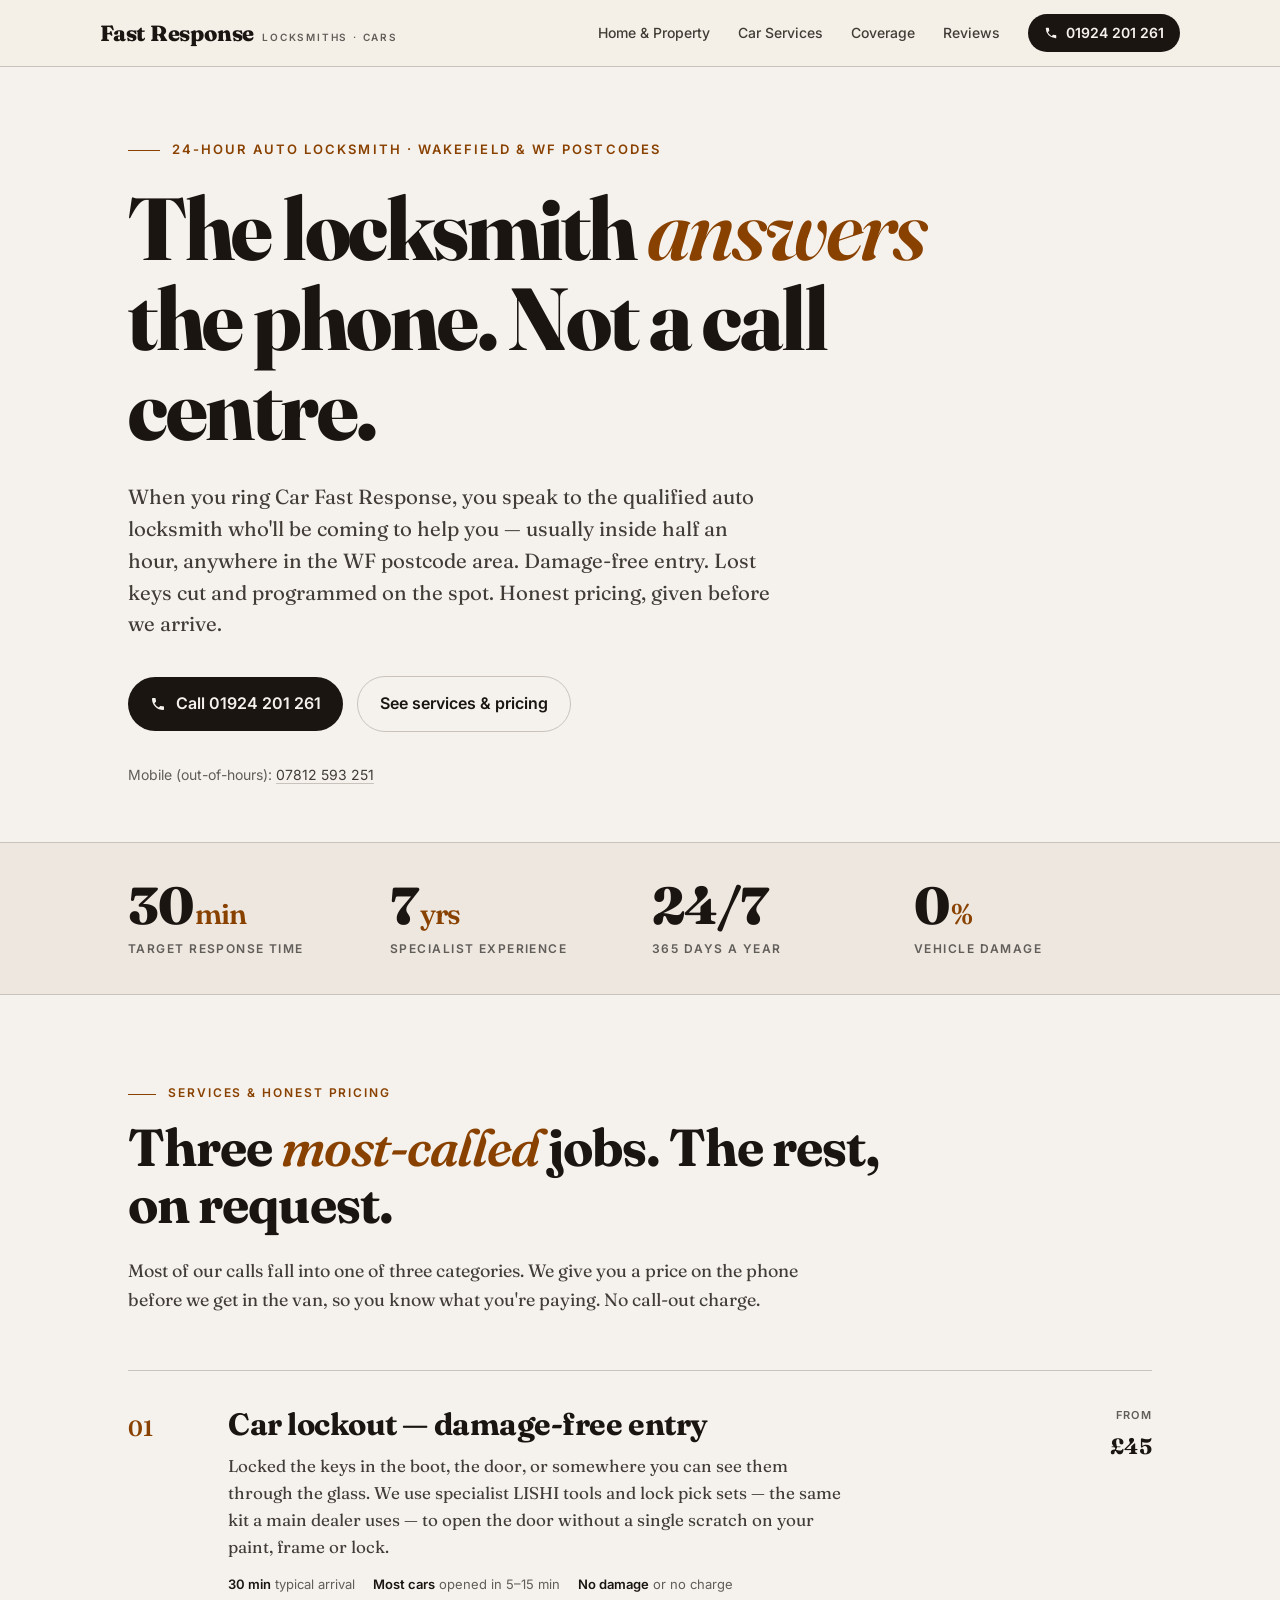
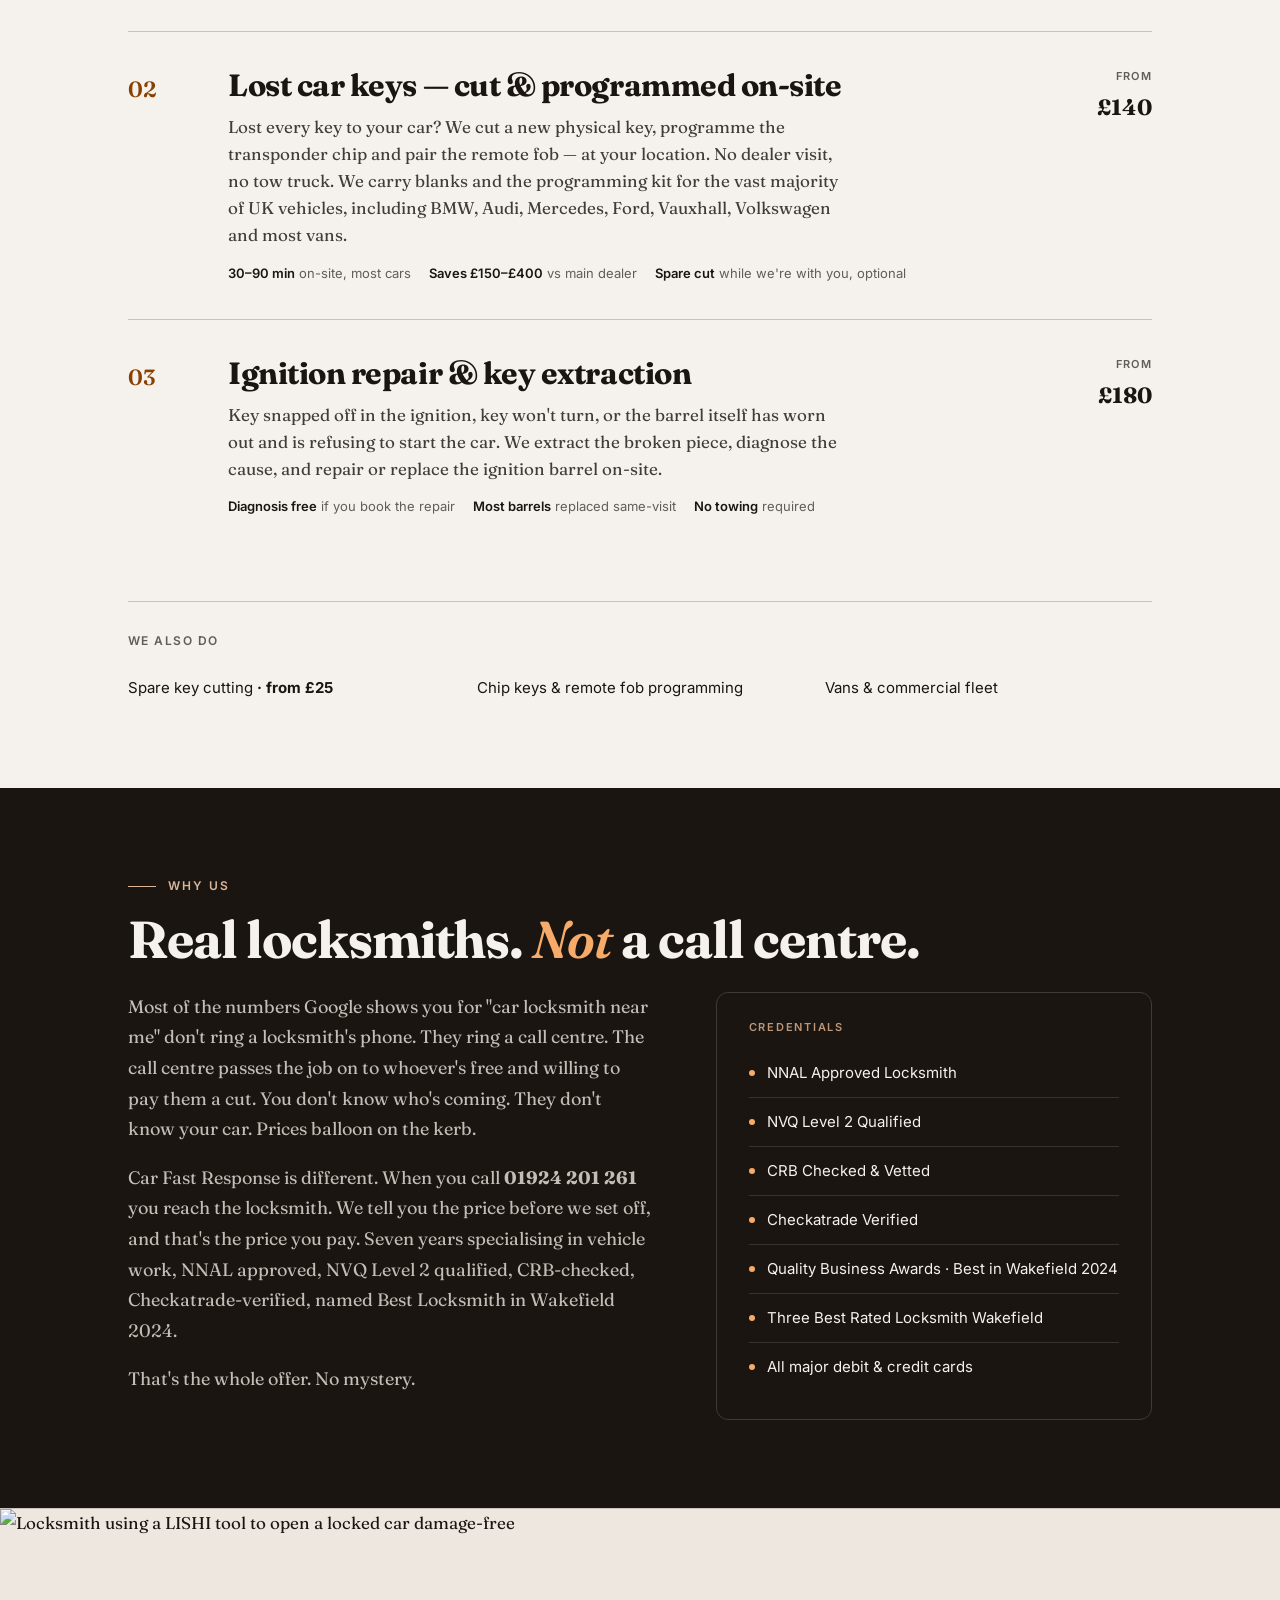
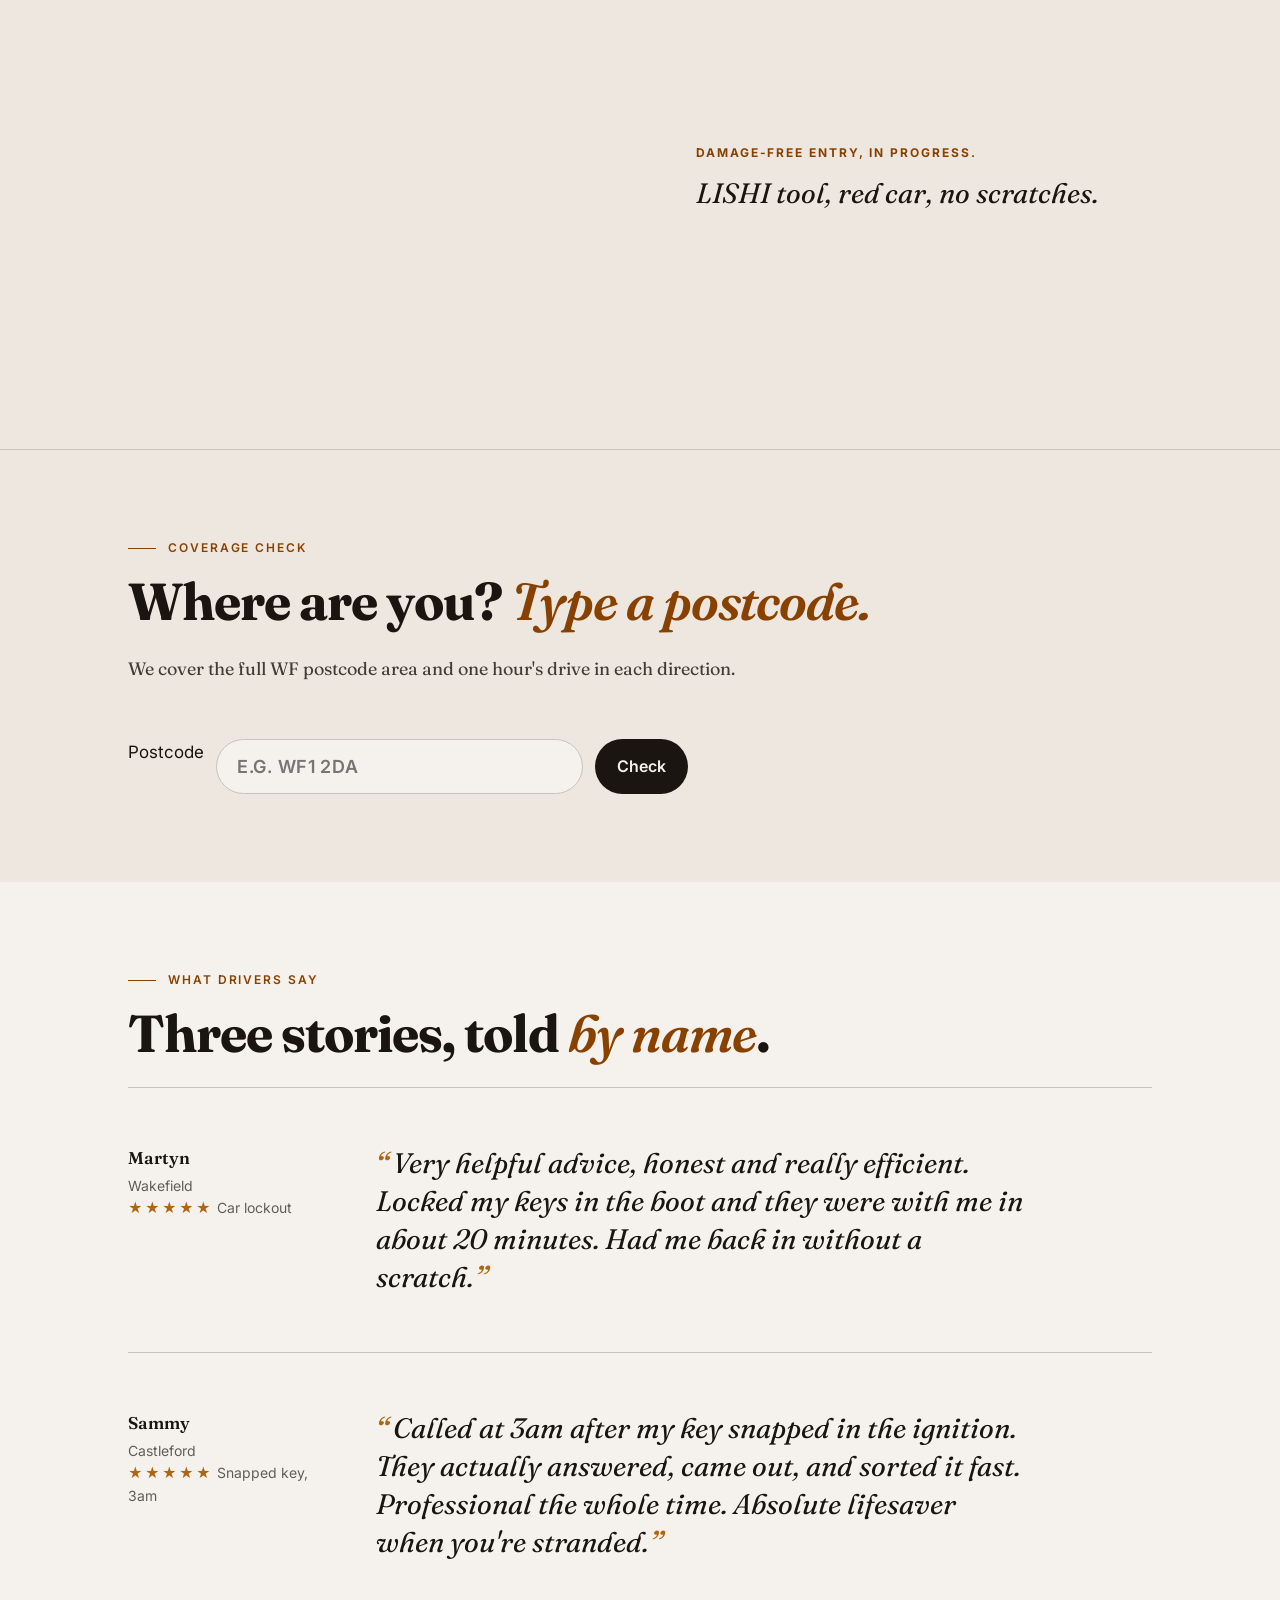
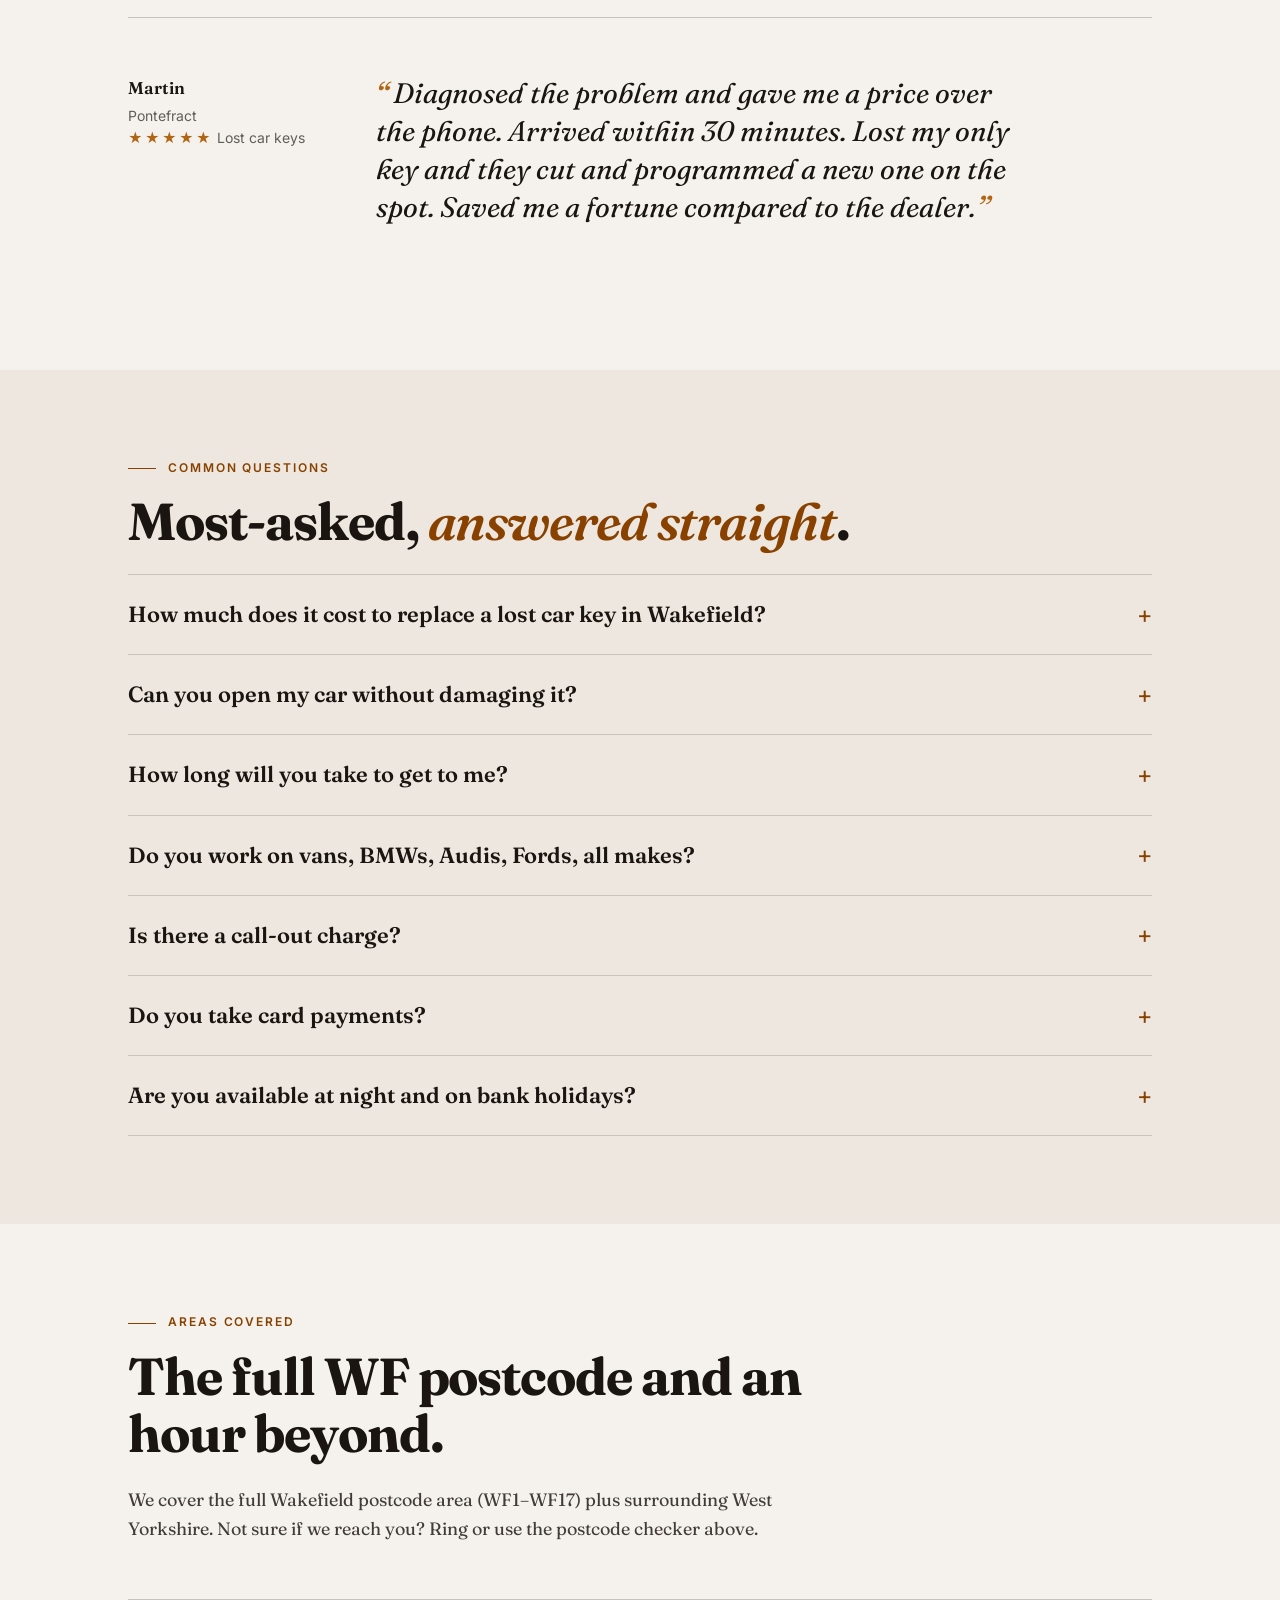
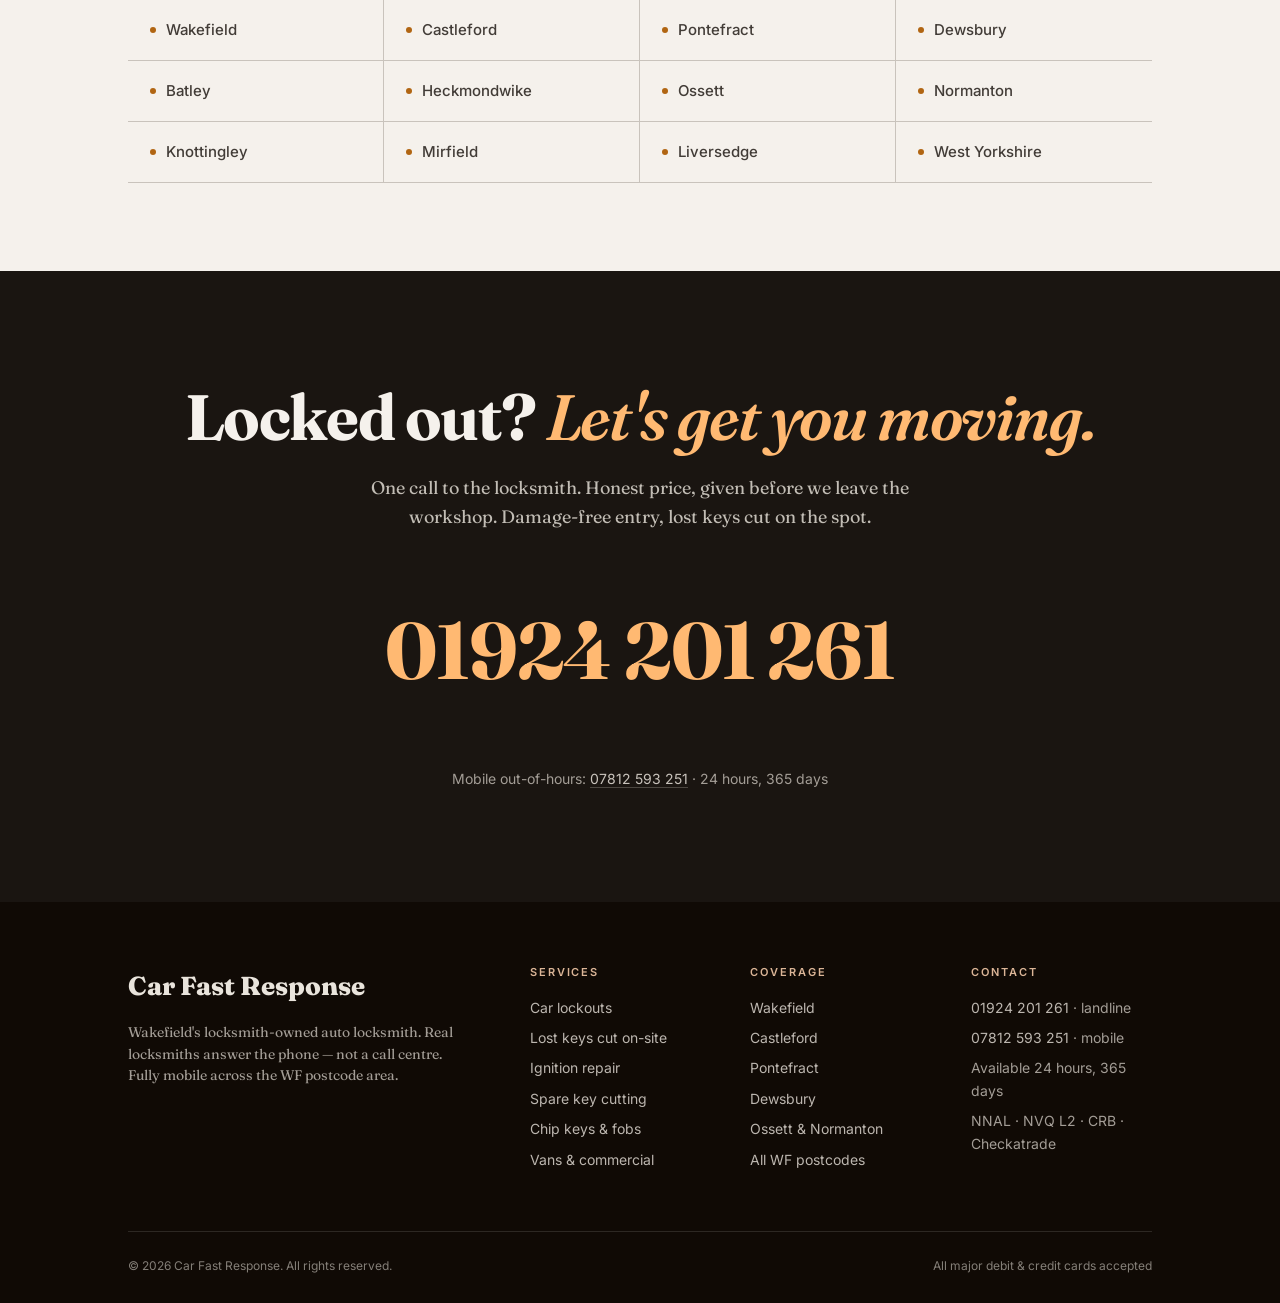
==== commit dba13338: "Integrate locksmithsinwakefield.co.uk content + photos + real address Source data pulled from the fr" ====
--- a/auto-locksmith/index.html
+++ b/auto-locksmith/index.html
@@ -566,13 +566,26 @@
           <li>NVQ Level 2 Qualified</li>
           <li>CRB Checked &amp; Vetted</li>
           <li>Checkatrade Verified</li>
-          <li>Best Locksmith in Wakefield 2024</li>
+          <li>Quality Business Awards · Best in Wakefield 2024</li>
+          <li>Three Best Rated Locksmith Wakefield</li>
           <li>All major debit &amp; credit cards</li>
         </ul>
       </aside>
     </div>
   </div>
 </section>
+
+<figure class="proof-image">
+  <img src="/fastresponselocksmiths/assets/locksmith-at-work.jpg" alt="Locksmith using a LISHI tool to open a locked car damage-free" loading="lazy" width="900" height="1200">
+  <figcaption><strong>Damage-free entry, in progress.</strong> LISHI tool, red car, no scratches.</figcaption>
+</figure>
+<style>
+  .proof-image { display: grid; grid-template-columns: 1fr 1fr; align-items: center; gap: 0; background: var(--paper-warm); border-top: 1px solid var(--rule); border-bottom: 1px solid var(--rule); }
+  .proof-image img { width: 100%; height: 100%; max-height: 540px; object-fit: cover; }
+  .proof-image figcaption { padding: 48px 56px; font-family: 'Fraunces', serif; font-size: clamp(20px, 2.2vw, 28px); line-height: 1.4; font-style: italic; color: var(--ink); }
+  .proof-image figcaption strong { display: block; font-style: normal; font-weight: 700; color: var(--brass-deep); font-family: 'Inter', sans-serif; font-size: 12px; letter-spacing: 0.16em; text-transform: uppercase; margin-bottom: 12px; }
+  @media (max-width: 760px) { .proof-image { grid-template-columns: 1fr; } .proof-image figcaption { padding: 32px 28px; } }
+</style>
 
 <section class="block checker">
   <div class="container">
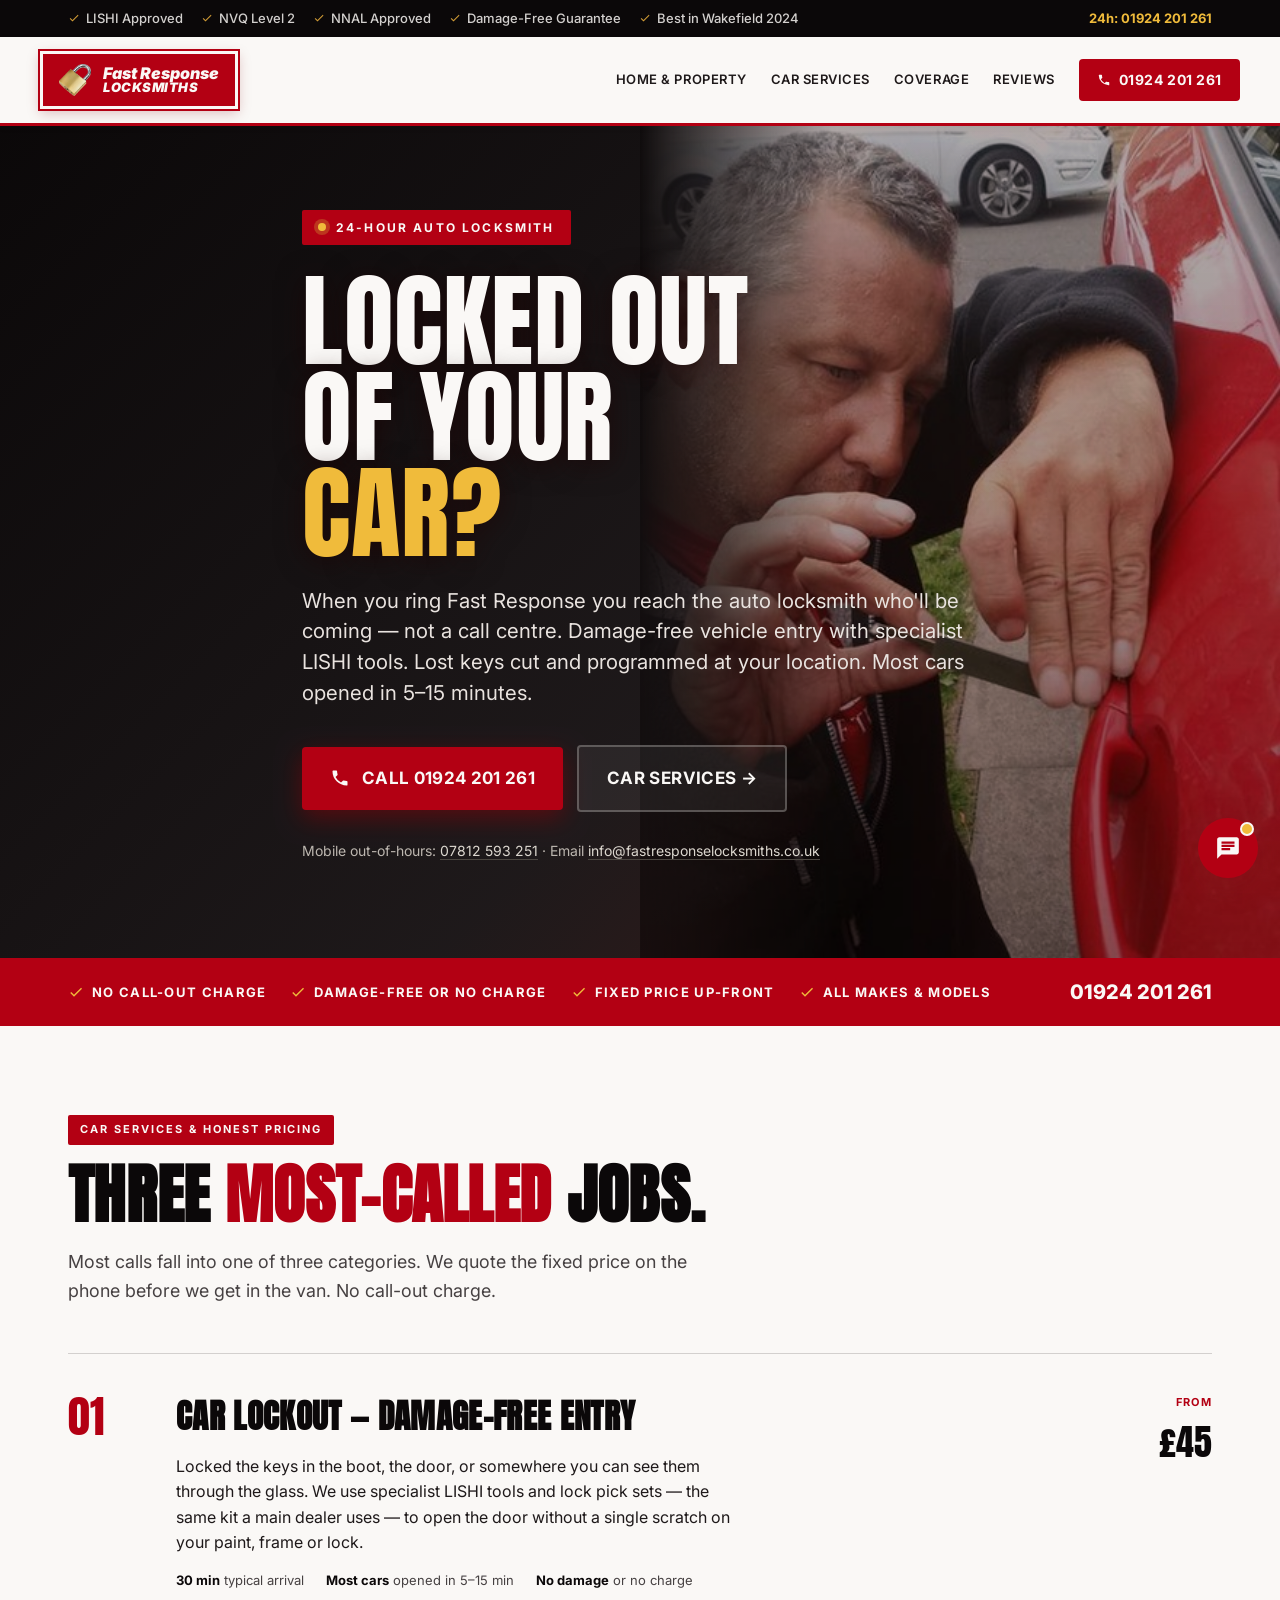
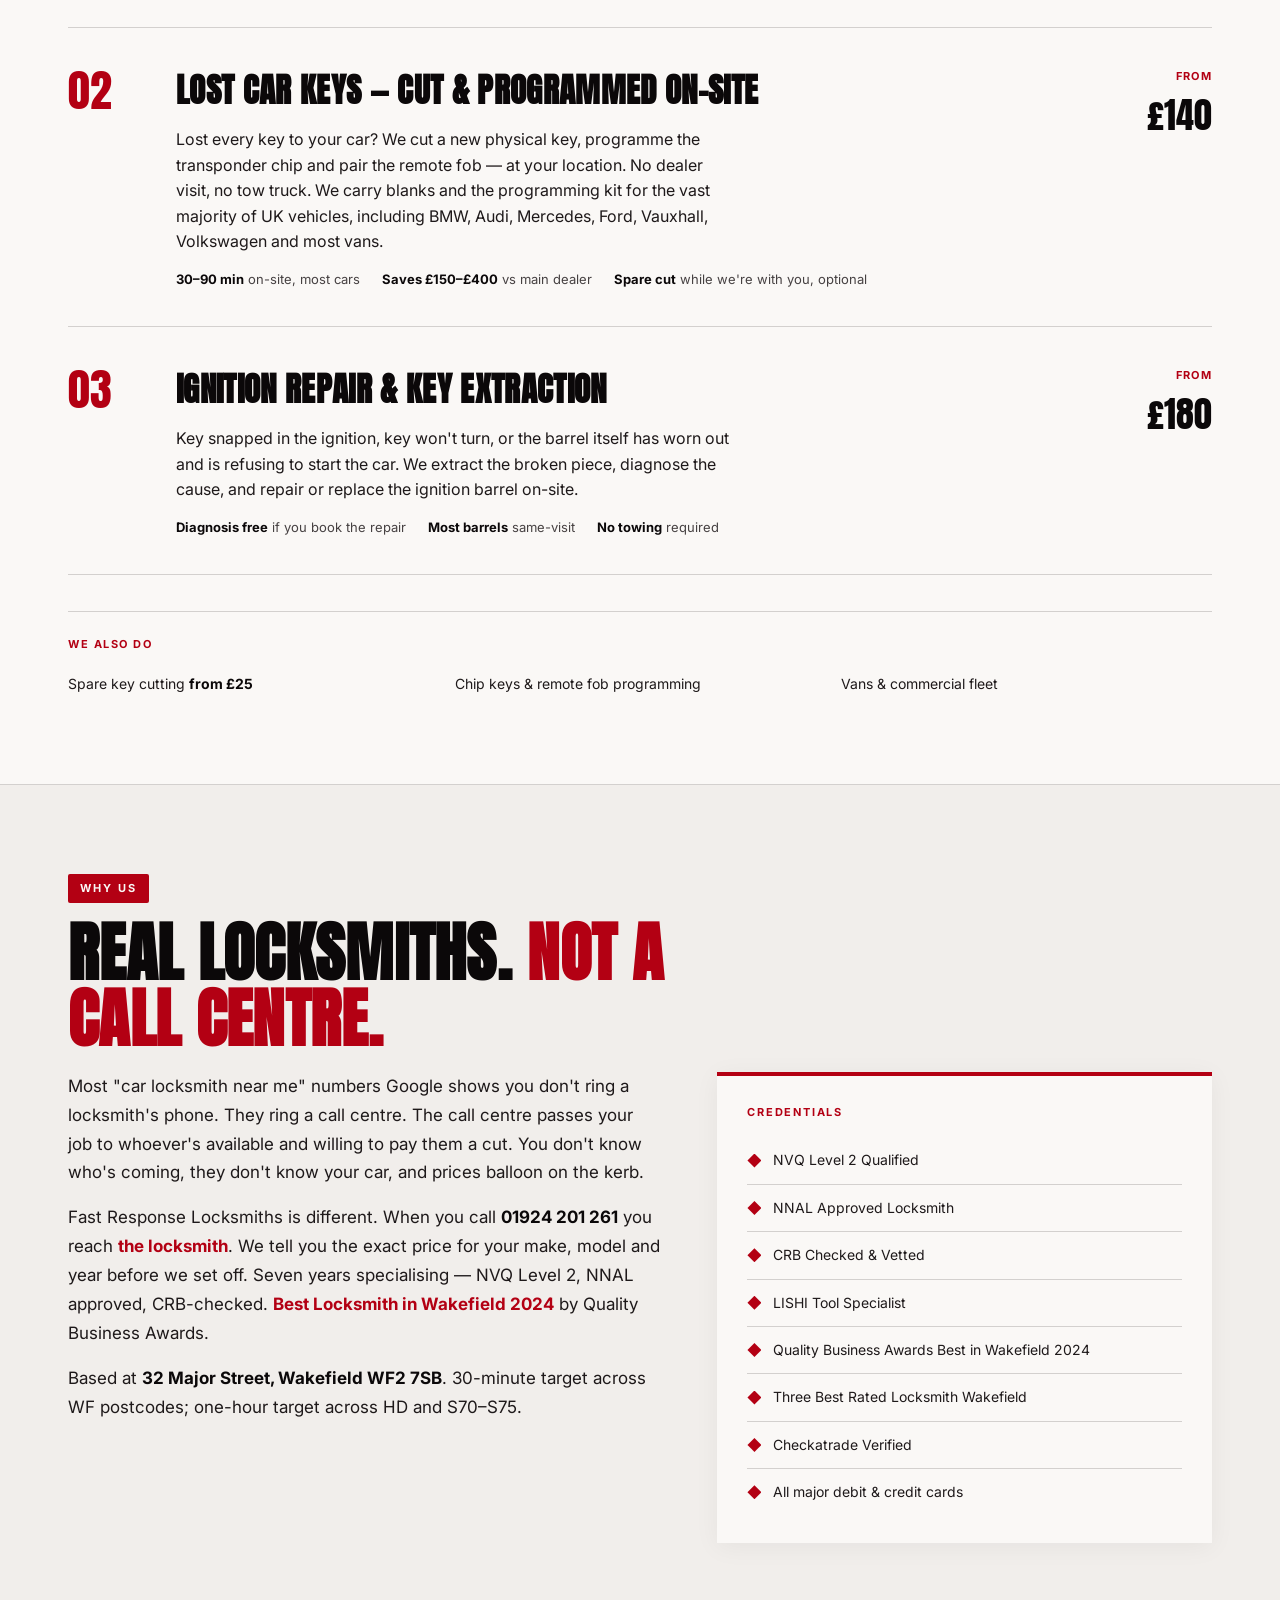
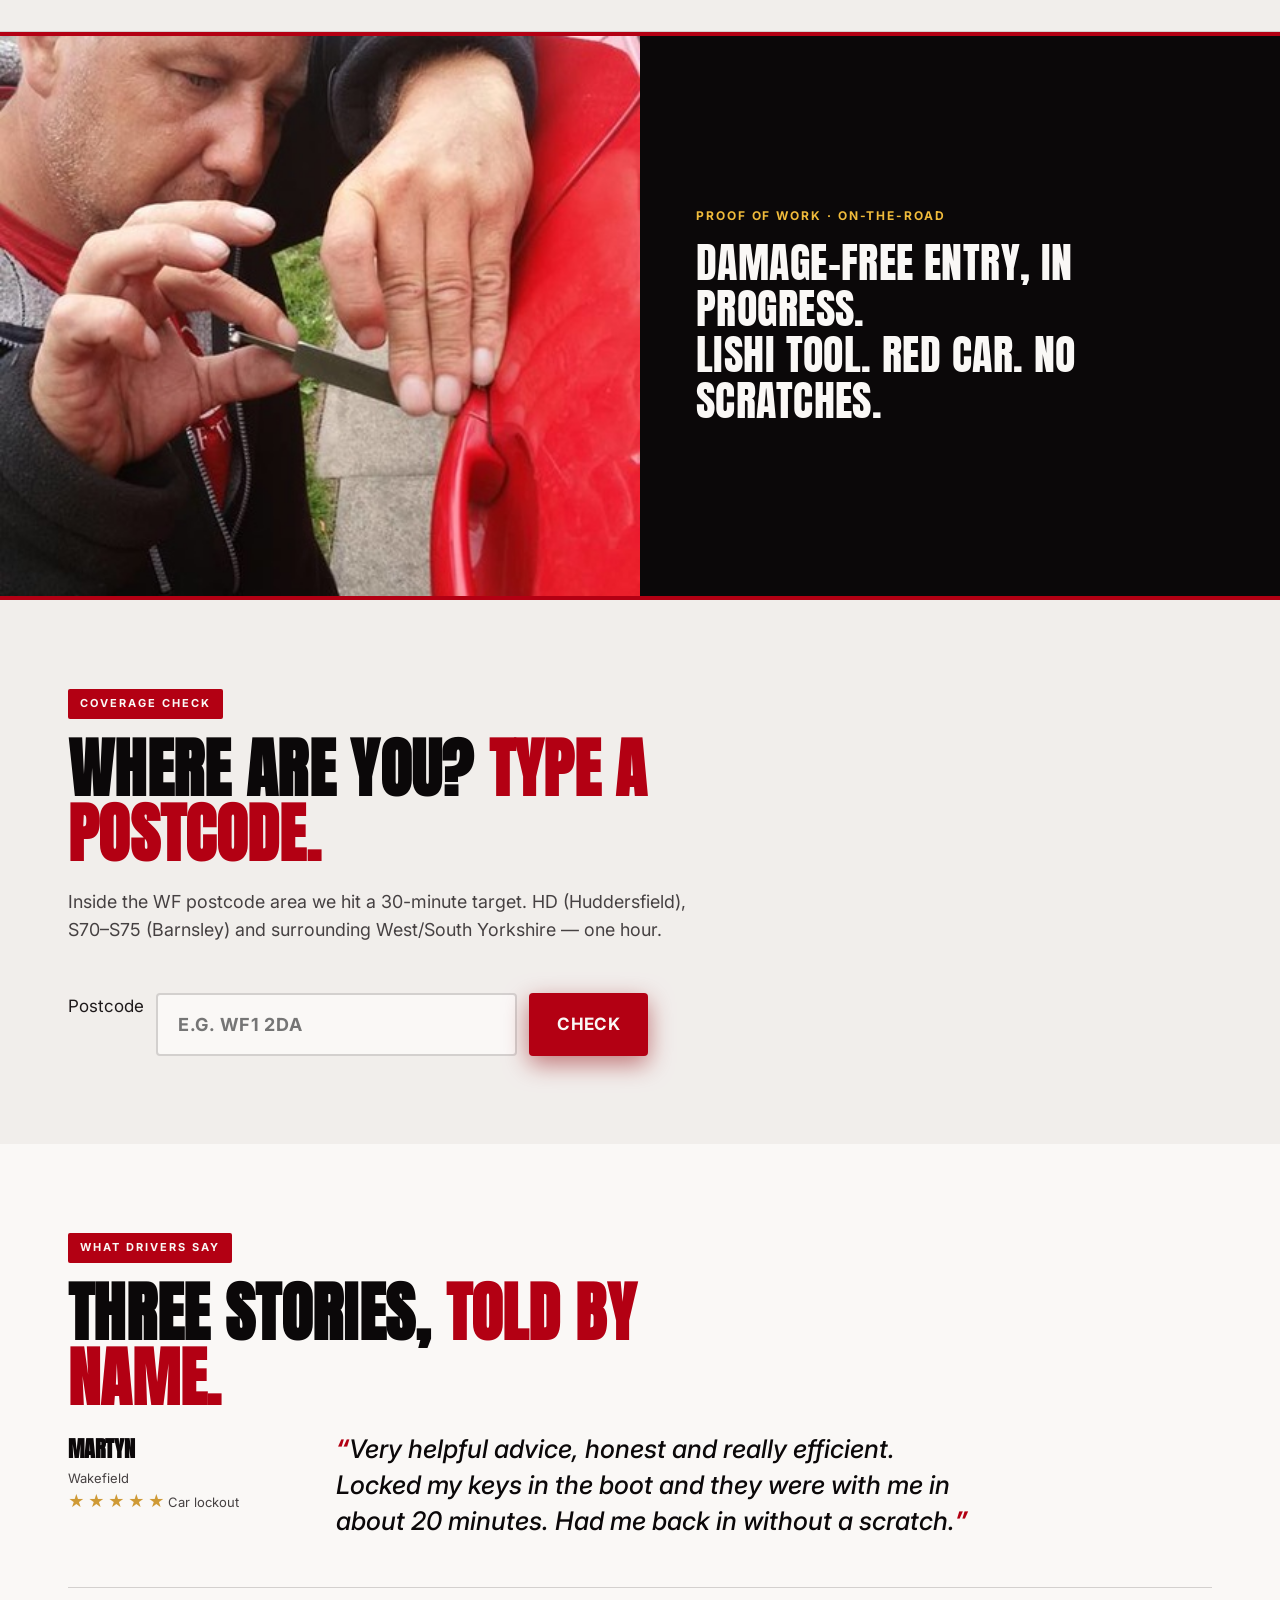
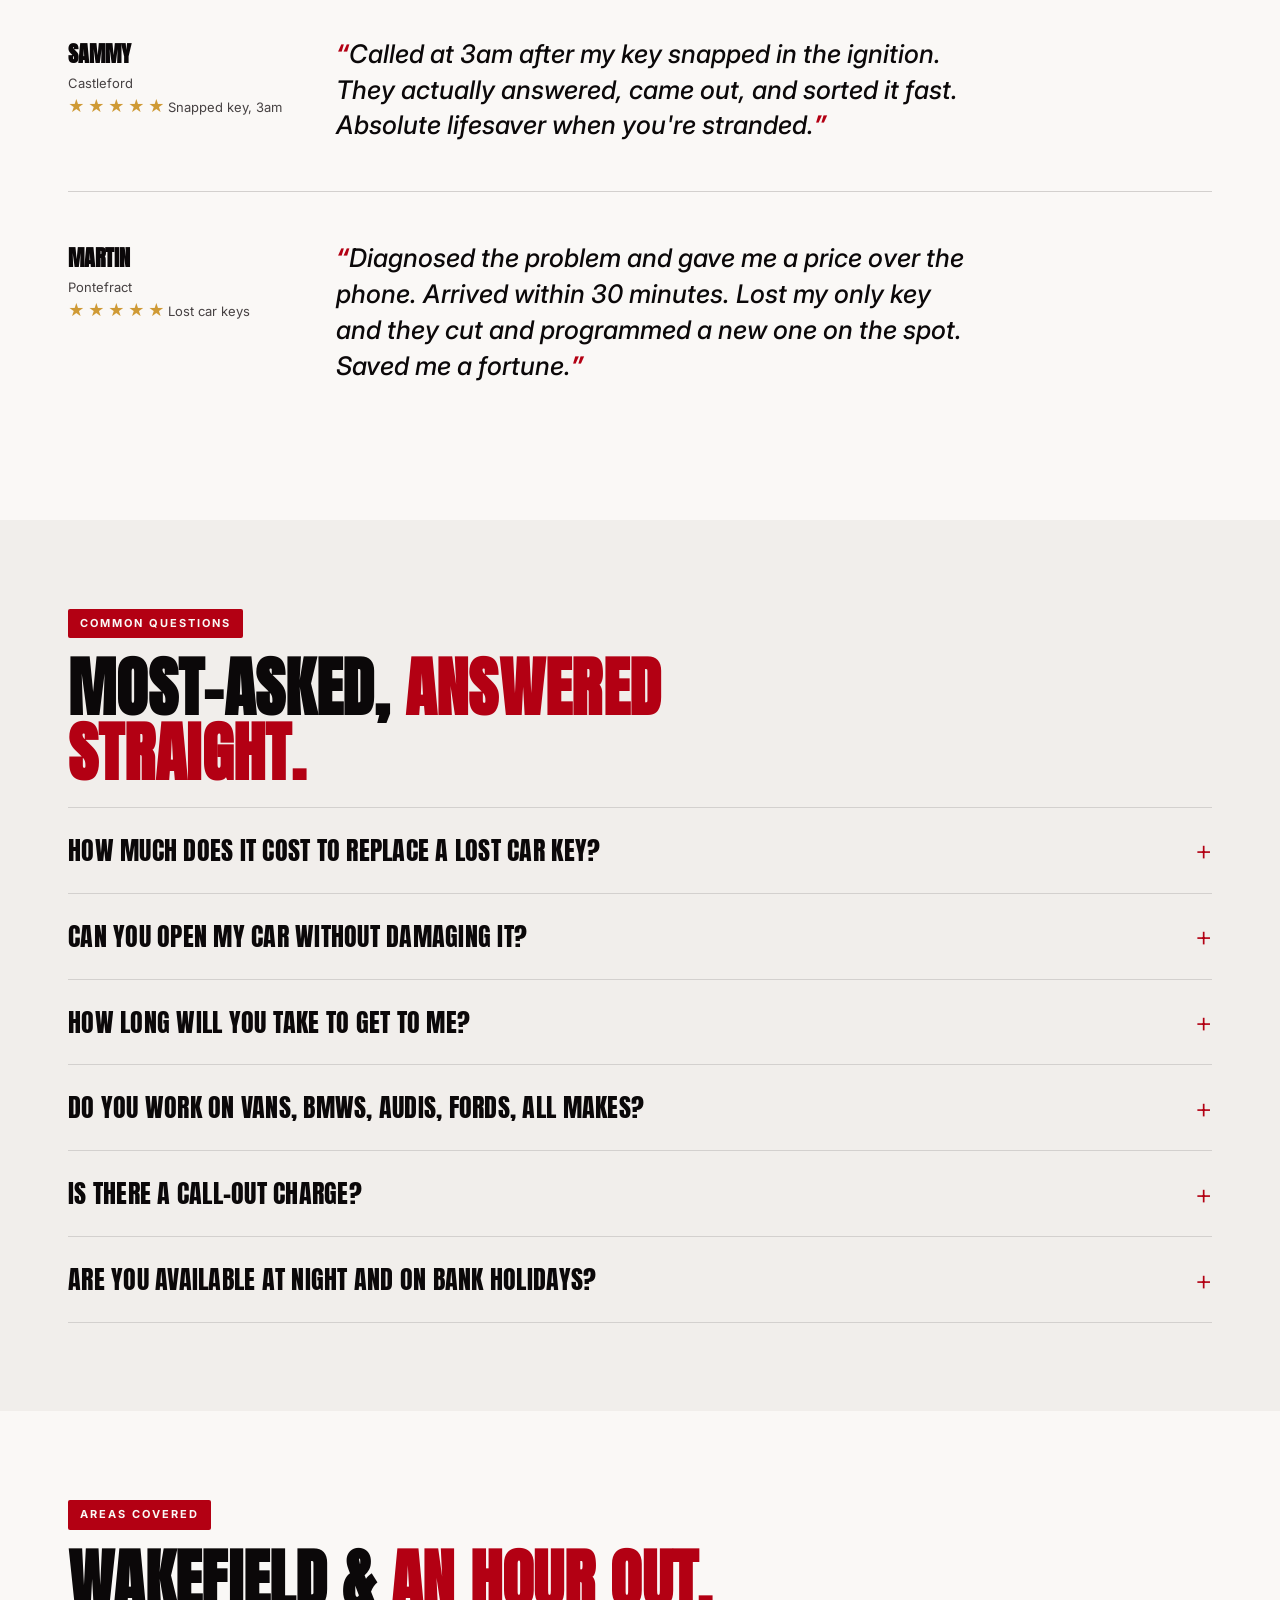
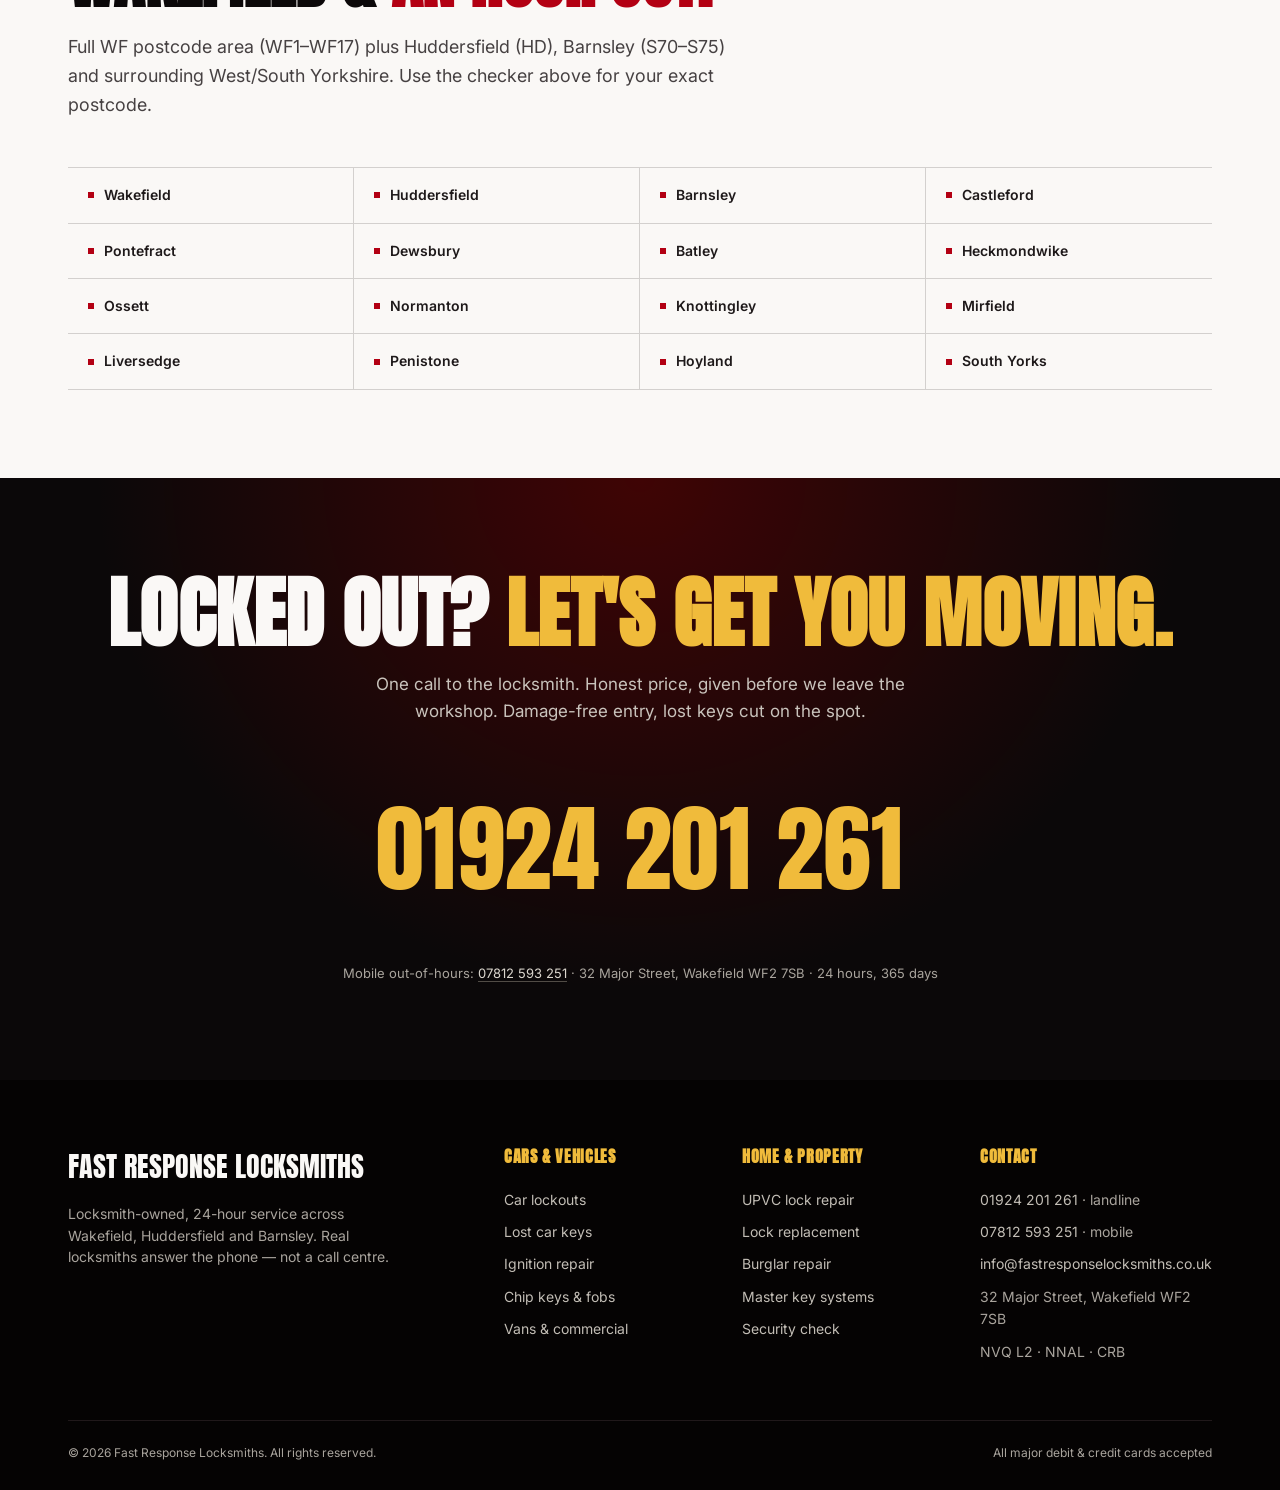
==== commit d43a3d06: "Re-brand to red/black/white/gold + dramatic photo hero Matches the actual Fast Response Locksmiths b" ====
--- a/auto-locksmith/index.html
+++ b/auto-locksmith/index.html
@@ -3,451 +3,260 @@
 <head>
 <meta charset="UTF-8">
 <meta name="viewport" content="width=device-width, initial-scale=1, viewport-fit=cover">
-<title>Car Fast Response · Auto Locksmith Wakefield · 30-minute response, damage-free</title>
-<meta name="description" content="Wakefield's locksmith-owned auto locksmith. Real locksmiths answer the phone, not a call centre. Damage-free vehicle entry, lost car keys cut on-site, ignition repair. Call 01924 201 261 — 24 hours.">
-<meta name="keywords" content="auto locksmith Wakefield, car locksmith West Yorkshire, lost car key replacement Wakefield, car lockout Wakefield, car key cutting Castleford Pontefract">
+<title>Auto Locksmith Wakefield · Lost keys cut on-site, damage-free entry · Fast Response Locksmiths</title>
+<meta name="description" content="Wakefield's locksmith-owned auto locksmith. Real locksmiths answer the phone, not a call centre. Damage-free vehicle entry, lost car keys cut on-site, ignition repair, fob programming. Call 01924 201 261 — 24 hours.">
+<meta name="keywords" content="auto locksmith Wakefield, car locksmith West Yorkshire, lost car key replacement Wakefield, car lockout Wakefield, car key cutting Castleford Pontefract Huddersfield Barnsley">
 <meta name="robots" content="index,follow,max-image-preview:large">
 <link rel="canonical" href="https://ainjection.github.io/fastresponselocksmiths/auto-locksmith/">
 
 <meta property="og:type" content="website">
 <meta property="og:url" content="https://ainjection.github.io/fastresponselocksmiths/auto-locksmith/">
-<meta property="og:title" content="Car Fast Response · Auto Locksmith Wakefield">
-<meta property="og:description" content="Real locksmiths, not a call centre. 30-minute response across Wakefield &amp; WF postcodes. Damage-free entry, lost keys cut on-site.">
+<meta property="og:title" content="Auto Locksmith Wakefield · Fast Response Locksmiths">
+<meta property="og:description" content="Real locksmiths, not a call centre. 30-minute response across Wakefield, Huddersfield, Barnsley. Damage-free entry, lost keys cut on-site.">
 <meta property="og:image" content="https://ainjection.github.io/fastresponselocksmiths/og-card.png">
 <meta property="og:image:width" content="1200">
 <meta property="og:image:height" content="630">
-<meta property="og:locale" content="en_GB">
 
 <meta name="twitter:card" content="summary_large_image">
-<meta name="twitter:title" content="Car Fast Response · Auto Locksmith Wakefield">
-<meta name="twitter:description" content="Real locksmiths, not a call centre. 30-minute response. Damage-free vehicle entry, lost keys cut on-site.">
+<meta name="twitter:title" content="Auto Locksmith Wakefield · Fast Response Locksmiths">
+<meta name="twitter:description" content="Real locksmiths, not a call centre. Damage-free vehicle entry, lost keys cut on-site.">
 <meta name="twitter:image" content="https://ainjection.github.io/fastresponselocksmiths/og-card.png">
 
-<meta name="theme-color" content="#f5f1ea">
+<meta name="theme-color" content="#b71823">
 <meta name="format-detection" content="telephone=yes">
-<meta name="geo.region" content="GB-WKF">
-<meta name="geo.placename" content="Wakefield">
 
 <link rel="preconnect" href="https://fonts.googleapis.com">
 <link rel="preconnect" href="https://fonts.gstatic.com" crossorigin>
-<link href="https://fonts.googleapis.com/css2?family=Inter:wght@400;500;600;700&family=Fraunces:opsz,wght@9..144,400;9..144,600;9..144,800&display=swap" rel="stylesheet">
+<link href="https://fonts.googleapis.com/css2?family=Anton&family=Inter:wght@400;500;600;700;800;900&display=swap" rel="stylesheet">
 
 <style>
   :root {
-    --ink: oklch(20% 0.012 60);
-    --ink-soft: oklch(36% 0.012 60);
-    --muted: oklch(48% 0.008 70);
-    --paper: oklch(96% 0.008 80);
-    --paper-warm: oklch(93% 0.012 75);
-    --rule: oklch(82% 0.012 70);
-    --brass: oklch(58% 0.13 60);
-    --brass-deep: oklch(46% 0.12 55);
-    --night: oklch(20% 0.018 250);
-    --night-soft: oklch(28% 0.018 250);
-    --emergency: oklch(58% 0.18 30);
+    --red: oklch(48% 0.20 26); --red-bright: oklch(58% 0.22 28); --red-deep: oklch(36% 0.15 25); --red-tint: oklch(96% 0.04 26);
+    --black: oklch(14% 0.005 0); --charcoal: oklch(22% 0.008 0); --slate: oklch(38% 0.008 0); --muted: oklch(54% 0.005 60);
+    --paper: oklch(98% 0.003 60); --paper-warm: oklch(95% 0.005 60); --rule: oklch(86% 0.005 60);
+    --gold: oklch(72% 0.13 80); --gold-bright: oklch(82% 0.15 85);
   }
   *, *::before, *::after { box-sizing: border-box; margin: 0; padding: 0; }
   html { scroll-behavior: smooth; -webkit-text-size-adjust: 100%; }
-  body {
-    font-family: 'Fraunces', ui-serif, Georgia, serif;
-    font-size: 17px;
-    line-height: 1.6;
-    color: var(--ink);
-    background: var(--paper);
-    -webkit-font-smoothing: antialiased;
-    overflow-x: hidden;
-  }
+  body { font-family: 'Inter', -apple-system, sans-serif; font-size: 17px; line-height: 1.6; color: var(--charcoal); background: var(--paper); -webkit-font-smoothing: antialiased; overflow-x: hidden; }
   a { color: inherit; text-decoration: none; }
   img, svg { max-width: 100%; height: auto; display: block; }
   button { font: inherit; cursor: pointer; border: 0; background: none; color: inherit; }
-
-  .sans { font-family: 'Inter', -apple-system, BlinkMacSystemFont, "Segoe UI", sans-serif; }
-  .container { max-width: 1080px; margin: 0 auto; padding: 0 28px; }
-  h1, h2, h3, h4 { font-family: 'Fraunces', ui-serif, Georgia, serif; font-weight: 600; letter-spacing: -0.012em; line-height: 1.12; }
-
-  /* === SKIP LINK === */
+  .container { max-width: 1200px; margin: 0 auto; padding: 0 28px; }
   .skip { position: absolute; left: -9999px; }
-  .skip:focus { left: 12px; top: 12px; background: var(--ink); color: var(--paper); padding: 10px 16px; border-radius: 6px; z-index: 100; }
-
-  /* === HEADER === */
-  .topnav {
-    position: sticky; top: 0; z-index: 50;
-    background: rgba(244, 240, 232, 0.92);
-    backdrop-filter: saturate(160%) blur(10px);
-    -webkit-backdrop-filter: saturate(160%) blur(10px);
-    border-bottom: 1px solid var(--rule);
+  .skip:focus { left: 12px; top: 12px; background: var(--black); color: var(--paper); padding: 10px 16px; border-radius: 6px; z-index: 100; }
+
+  .ribbon { background: var(--black); color: oklch(86% 0.005 60); padding: 8px 0; font-size: 13px; font-weight: 500; }
+  .ribbon-inner { display: flex; justify-content: space-between; align-items: center; gap: 16px; flex-wrap: wrap; }
+  .ribbon .badges { display: flex; gap: 18px; flex-wrap: wrap; }
+  .ribbon .badges span { display: inline-flex; align-items: center; gap: 6px; }
+  .ribbon .badges svg { width: 12px; height: 12px; fill: var(--gold); }
+  .ribbon a.phone { color: var(--gold-bright); font-weight: 700; }
+  .ribbon a.phone:hover { color: var(--paper); }
+  @media (max-width: 640px) { .ribbon .badges span:nth-child(n+3) { display: none; } }
+
+  .topnav { position: sticky; top: 0; z-index: 50; background: var(--paper); border-bottom: 3px solid var(--red); box-shadow: 0 2px 8px rgba(0,0,0,0.04); }
+  .topnav-inner { display: flex; align-items: center; justify-content: space-between; padding: 14px 0; gap: 24px; }
+  .logo { display: inline-flex; align-items: center; gap: 12px; background: var(--red); color: var(--paper); padding: 10px 16px; border: 3px solid var(--paper); outline: 2px solid var(--red); font-weight: 900; font-style: italic; line-height: 1; box-shadow: 0 4px 12px oklch(40% 0.15 25 / 0.25); }
+  .logo-pad { width: 32px; height: 32px; flex-shrink: 0; }
+  .logo-text { display: flex; flex-direction: column; font-size: 15px; }
+  .logo-text .top { font-size: 16px; }
+  .logo-text .bot { font-size: 13px; letter-spacing: 0.04em; }
+  .topnav nav { display: flex; gap: 24px; align-items: center; font-size: 14px; font-weight: 600; }
+  .topnav nav a { color: var(--charcoal); text-transform: uppercase; letter-spacing: 0.04em; font-size: 13px; }
+  .topnav nav a:hover { color: var(--red); }
+  .topnav .call-pill { display: inline-flex; align-items: center; gap: 8px; padding: 10px 18px; border-radius: 4px; background: var(--red); color: var(--paper); font-weight: 700; font-size: 14px; }
+  .topnav .call-pill:hover { background: var(--red-bright); transform: translateY(-1px); }
+  .topnav .call-pill svg { width: 14px; height: 14px; fill: currentColor; }
+  @media (max-width: 860px) { .topnav nav a:not(.call-pill) { display: none; } }
+
+  .hero { position: relative; background: linear-gradient(135deg, var(--black) 0%, var(--charcoal) 60%, oklch(28% 0.06 25) 100%); color: var(--paper); overflow: hidden; min-height: 620px; display: flex; align-items: center; }
+  .hero::before { content: ''; position: absolute; top: 0; right: 0; width: 50%; height: 100%; background-image: url('../assets/locksmith-at-work.jpg'); background-size: cover; background-position: 50% 30%; opacity: 0.92; -webkit-mask-image: linear-gradient(90deg, transparent 0%, black 30%, black 100%); mask-image: linear-gradient(90deg, transparent 0%, black 30%, black 100%); }
+  .hero::after { content: ''; position: absolute; top: 0; right: 0; width: 50%; height: 100%; background: linear-gradient(180deg, oklch(20% 0.05 25 / 0.3) 0%, oklch(20% 0.06 25 / 0.5) 100%); mix-blend-mode: multiply; }
+  .hero-content { position: relative; z-index: 2; padding: 84px 0 96px; max-width: 720px; }
+  .hero-eyebrow { display: inline-flex; align-items: center; gap: 10px; background: var(--red); color: var(--paper); padding: 8px 16px; font-size: 12px; font-weight: 700; letter-spacing: 0.18em; text-transform: uppercase; margin-bottom: 28px; border-radius: 2px; }
+  .hero-eyebrow .dot { width: 8px; height: 8px; border-radius: 50%; background: var(--gold-bright); box-shadow: 0 0 0 4px oklch(72% 0.13 80 / 0.35); animation: pulse 1.6s ease-out infinite; }
+  @keyframes pulse { 0%, 100% { box-shadow: 0 0 0 4px oklch(72% 0.13 80 / 0.4); } 50% { box-shadow: 0 0 0 10px oklch(72% 0.13 80 / 0); } }
+  .hero h1 { font-family: 'Anton', sans-serif; font-weight: 400; font-size: clamp(48px, 8vw, 110px); line-height: 0.94; letter-spacing: 0.005em; text-transform: uppercase; margin-bottom: 24px; text-shadow: 0 4px 28px oklch(15% 0.06 25 / 0.6); }
+  .hero h1 .red { color: var(--gold-bright); }
+  .hero h1 .stack { display: block; }
+  .hero-lede { font-size: clamp(17px, 1.6vw, 21px); line-height: 1.5; color: oklch(92% 0.008 60); max-width: 52ch; margin-bottom: 36px; }
+  .hero-actions { display: flex; flex-wrap: wrap; gap: 14px; align-items: center; }
+  .btn { display: inline-flex; align-items: center; gap: 12px; padding: 18px 28px; border-radius: 4px; font-weight: 700; font-size: 17px; letter-spacing: 0.02em; text-transform: uppercase; transition: transform 0.18s, background 0.18s, box-shadow 0.18s; }
+  .btn-call { background: var(--red); color: var(--paper); box-shadow: 0 8px 24px oklch(40% 0.18 25 / 0.5); }
+  .btn-call:hover { background: var(--red-bright); transform: translateY(-2px); }
+  .btn-call svg { width: 20px; height: 20px; fill: currentColor; }
+  .btn-ghost { background: rgba(255,255,255,0.06); color: var(--paper); border: 2px solid oklch(80% 0.005 60 / 0.35); }
+  .btn-ghost:hover { background: rgba(255,255,255,0.12); border-color: var(--paper); }
+  .hero-aside { margin-top: 28px; font-size: 14px; color: oklch(78% 0.012 75); }
+  .hero-aside a { color: oklch(88% 0.012 75); border-bottom: 1px solid oklch(40% 0.012 75); }
+  @media (max-width: 760px) {
+    .hero::before { width: 100%; -webkit-mask-image: linear-gradient(180deg, transparent 0%, black 50%, black 100%); mask-image: linear-gradient(180deg, transparent 0%, black 50%, black 100%); opacity: 0.45; }
+    .hero::after { width: 100%; }
+    .hero-content { padding: 56px 0 72px; }
   }
-  .topnav-inner {
-    display: flex; align-items: center; justify-content: space-between;
-    padding: 14px 0;
-  }
-  .brand {
-    display: flex; align-items: baseline; gap: 8px;
-    font-family: 'Fraunces', serif; font-size: 22px; font-weight: 800;
-    letter-spacing: -0.01em;
-  }
-  .brand .small { font-family: 'Inter', sans-serif; font-size: 10px; font-weight: 600; letter-spacing: 0.18em; text-transform: uppercase; color: var(--muted); }
-  .topnav nav { display: flex; gap: 28px; align-items: center; font-family: 'Inter', sans-serif; font-size: 14px; font-weight: 500; }
-  .topnav nav a { color: var(--ink-soft); transition: color 0.18s ease-out; }
-  .topnav nav a:hover { color: var(--brass-deep); }
-  .topnav .call-pill {
-    display: inline-flex; align-items: center; gap: 8px;
-    padding: 8px 16px; border-radius: 999px;
-    background: var(--ink); color: var(--paper);
-    font-family: 'Inter', sans-serif; font-weight: 600; font-size: 14px;
-    transition: background 0.18s ease-out;
-  }
-  .topnav .call-pill:hover { background: var(--brass-deep); }
-  .topnav .call-pill svg { width: 14px; height: 14px; fill: currentColor; }
-  @media (max-width: 760px) {
-    .topnav nav a:not(.call-pill) { display: none; }
-  }
-
-  /* === HERO === */
-  .hero { padding: 72px 0 56px; }
-  .hero-line {
-    font-family: 'Inter', sans-serif; font-size: 13px; font-weight: 600;
-    letter-spacing: 0.16em; text-transform: uppercase; color: var(--brass-deep);
-    margin-bottom: 24px;
-  }
-  .hero-line::before {
-    content: ''; display: inline-block; width: 32px; height: 1px;
-    background: var(--brass-deep); margin-right: 12px; vertical-align: middle;
-  }
-  .hero h1 {
-    font-size: clamp(44px, 7.5vw, 88px);
-    font-weight: 800;
-    line-height: 1.02;
-    letter-spacing: -0.028em;
-    margin-bottom: 28px;
-    max-width: 14ch;
-  }
-  .hero h1 em { font-style: italic; color: var(--brass-deep); font-weight: 600; }
-  .hero-lede {
-    font-size: clamp(18px, 1.6vw, 22px);
-    line-height: 1.55;
-    color: var(--ink-soft);
-    max-width: 50ch;
-    margin-bottom: 36px;
-  }
-  .hero-actions {
-    display: flex; flex-wrap: wrap; gap: 14px; align-items: center;
-  }
-  .btn {
-    display: inline-flex; align-items: center; gap: 10px;
-    padding: 14px 22px; border-radius: 999px;
-    font-family: 'Inter', sans-serif; font-weight: 600; font-size: 16px;
-    transition: transform 0.18s ease-out, background 0.18s ease-out;
-  }
-  .btn-primary { background: var(--ink); color: var(--paper); }
-  .btn-primary:hover { background: var(--brass-deep); transform: translateY(-1px); }
-  .btn-ghost { background: transparent; color: var(--ink); border: 1px solid var(--rule); }
-  .btn-ghost:hover { border-color: var(--ink); }
-  .btn svg { width: 16px; height: 16px; fill: currentColor; }
-  .hero-aside {
-    margin-top: 32px;
-    font-family: 'Inter', sans-serif; font-size: 14px;
-    color: var(--muted);
-  }
-  .hero-aside a { color: var(--ink-soft); border-bottom: 1px solid var(--rule); }
-
-  /* === STATS RIBBON === */
-  .stats {
-    border-top: 1px solid var(--rule);
-    border-bottom: 1px solid var(--rule);
-    padding: 36px 0;
-    background: var(--paper-warm);
-  }
-  .stats-grid {
-    display: grid; grid-template-columns: repeat(4, 1fr); gap: 24px;
-  }
-  .stat .num {
-    font-family: 'Fraunces', serif; font-size: clamp(36px, 4.5vw, 52px);
-    font-weight: 800; letter-spacing: -0.02em; line-height: 1;
-    color: var(--ink);
-  }
-  .stat .num .unit { font-size: 0.55em; font-weight: 600; color: var(--brass-deep); margin-left: 2px; }
-  .stat .lbl {
-    font-family: 'Inter', sans-serif; font-size: 12px; font-weight: 600;
-    text-transform: uppercase; letter-spacing: 0.12em;
-    color: var(--muted); margin-top: 8px;
-  }
-  @media (max-width: 640px) {
-    .stats-grid { grid-template-columns: repeat(2, 1fr); gap: 28px 20px; }
-  }
-
-  /* === SECTION SHELL === */
+
+  .strap { background: var(--red); color: var(--paper); padding: 18px 0; }
+  .strap-inner { display: flex; flex-wrap: wrap; align-items: center; justify-content: space-between; gap: 12px; font-weight: 700; }
+  .strap .points { display: flex; gap: 24px; flex-wrap: wrap; font-size: 13px; letter-spacing: 0.1em; text-transform: uppercase; }
+  .strap .points span { display: inline-flex; align-items: center; gap: 8px; }
+  .strap .points svg { width: 16px; height: 16px; fill: var(--gold-bright); }
+  .strap .phone-link { font-size: 20px; font-weight: 800; }
+
   section.block { padding: 88px 0; }
-  .sec-eyebrow {
-    font-family: 'Inter', sans-serif; font-size: 12px; font-weight: 600;
-    letter-spacing: 0.16em; text-transform: uppercase; color: var(--brass-deep);
-    margin-bottom: 16px;
-  }
-  .sec-eyebrow::before {
-    content: ''; display: inline-block; width: 28px; height: 1px;
-    background: var(--brass-deep); margin-right: 12px; vertical-align: middle;
-  }
-  .sec-title {
-    font-size: clamp(34px, 4.4vw, 52px);
-    font-weight: 700; letter-spacing: -0.02em; line-height: 1.1;
-    max-width: 22ch; margin-bottom: 24px;
-  }
-  .sec-title em { font-style: italic; color: var(--brass-deep); font-weight: 600; }
-  .sec-lede {
-    font-size: clamp(17px, 1.4vw, 20px); color: var(--ink-soft);
-    max-width: 60ch; margin-bottom: 56px;
-  }
-
-  /* === SERVICES — CASE-STUDY STYLE === */
-  .case {
-    display: grid; grid-template-columns: 64px 1fr auto; gap: 36px;
-    padding: 36px 0; border-top: 1px solid var(--rule);
-    align-items: start;
-  }
-  .case:last-child { border-bottom: 1px solid var(--rule); }
-  .case-num {
-    font-family: 'Fraunces', serif; font-size: 22px; font-weight: 600;
-    color: var(--brass-deep); padding-top: 4px;
-  }
-  .case-body h3 {
-    font-size: clamp(24px, 2.4vw, 32px);
-    font-weight: 700; letter-spacing: -0.015em; margin-bottom: 10px;
-  }
-  .case-body p { font-size: 17px; color: var(--ink-soft); max-width: 56ch; margin-bottom: 14px; }
-  .case-meta {
-    font-family: 'Inter', sans-serif; font-size: 13px; color: var(--muted);
-    display: flex; gap: 18px; flex-wrap: wrap;
-  }
-  .case-meta strong { color: var(--ink); font-weight: 600; }
-  .case-price {
-    font-family: 'Fraunces', serif; font-size: 22px; font-weight: 700;
-    text-align: right; color: var(--ink); white-space: nowrap;
-  }
-  .case-price .from {
-    display: block;
-    font-family: 'Inter', sans-serif; font-size: 11px; font-weight: 600;
-    text-transform: uppercase; letter-spacing: 0.12em; color: var(--muted);
-    margin-bottom: 4px;
-  }
-  @media (max-width: 720px) {
-    .case { grid-template-columns: 40px 1fr; }
-    .case-price { grid-column: 2; text-align: left; margin-top: 8px; }
-  }
-
-  .also-list {
-    margin-top: 48px; padding-top: 32px; border-top: 1px solid var(--rule);
-    display: grid; grid-template-columns: repeat(3, 1fr); gap: 22px;
-    font-family: 'Inter', sans-serif; font-size: 15px;
-  }
-  .also-list h4 {
-    font-family: 'Inter', sans-serif; font-size: 12px; font-weight: 600;
-    text-transform: uppercase; letter-spacing: 0.12em; color: var(--muted);
-    margin-bottom: 6px; grid-column: 1 / -1;
-  }
-  .also-list span { color: var(--ink); }
-  @media (max-width: 640px) { .also-list { grid-template-columns: 1fr 1fr; } }
-
-  /* === WHY / EDITORIAL BLOCK === */
-  .editorial {
-    background: var(--ink); color: var(--paper);
-    padding: 96px 0;
-  }
-  .editorial .sec-eyebrow { color: oklch(80% 0.06 60); }
-  .editorial .sec-eyebrow::before { background: oklch(80% 0.06 60); }
-  .editorial .sec-title { color: var(--paper); }
-  .editorial .sec-title em { color: oklch(80% 0.12 60); }
-  .editorial-grid { display: grid; grid-template-columns: 1.2fr 1fr; gap: 64px; align-items: start; }
-  .editorial-grid p { color: oklch(80% 0.012 75); font-size: 18px; line-height: 1.7; margin-bottom: 18px; max-width: 52ch; }
-  .credentials {
-    border: 1px solid oklch(35% 0.015 60);
-    padding: 28px 32px; border-radius: 12px;
-  }
-  .credentials h4 {
-    font-family: 'Inter', sans-serif; font-size: 11px; font-weight: 600;
-    letter-spacing: 0.16em; text-transform: uppercase;
-    color: oklch(70% 0.06 60); margin-bottom: 16px;
-  }
-  .credentials ul { list-style: none; font-family: 'Inter', sans-serif; }
-  .credentials li {
-    padding: 12px 0; border-top: 1px solid oklch(32% 0.012 60);
-    font-size: 15px; display: flex; gap: 12px; align-items: center;
-  }
+  .sec-eyebrow { display: inline-block; background: var(--red); color: var(--paper); padding: 6px 12px; font-size: 11px; font-weight: 700; letter-spacing: 0.18em; text-transform: uppercase; margin-bottom: 18px; border-radius: 2px; }
+  .sec-title { font-family: 'Anton', sans-serif; font-size: clamp(36px, 5vw, 64px); line-height: 1.02; letter-spacing: 0.005em; text-transform: uppercase; color: var(--black); max-width: 22ch; margin-bottom: 20px; }
+  .sec-title .red { color: var(--red); }
+  .sec-lede { font-size: clamp(17px, 1.4vw, 19px); color: var(--slate); max-width: 60ch; margin-bottom: 48px; }
+
+  .case { display: grid; grid-template-columns: 80px 1fr auto; gap: 28px; padding: 36px 0; border-top: 1px solid var(--rule); align-items: start; }
+  .case:last-of-type { border-bottom: 1px solid var(--rule); }
+  .case-num { font-family: 'Anton', sans-serif; font-size: 44px; color: var(--red); line-height: 1; padding-top: 4px; }
+  .case-body h3 { font-family: 'Anton', sans-serif; font-size: clamp(24px, 2.6vw, 34px); text-transform: uppercase; letter-spacing: 0.01em; margin-bottom: 10px; color: var(--black); }
+  .case-body p { font-size: 16px; color: var(--charcoal); max-width: 56ch; margin-bottom: 14px; }
+  .case-meta { font-size: 13px; color: var(--slate); display: flex; gap: 22px; flex-wrap: wrap; }
+  .case-meta strong { color: var(--black); font-weight: 700; }
+  .case-price { font-family: 'Anton', sans-serif; font-size: 36px; color: var(--black); text-align: right; white-space: nowrap; padding-top: 4px; }
+  .case-price .from { display: block; font-family: 'Inter', sans-serif; font-size: 11px; font-weight: 700; text-transform: uppercase; letter-spacing: 0.12em; color: var(--red); margin-bottom: 2px; }
+  @media (max-width: 720px) { .case { grid-template-columns: 64px 1fr; } .case-price { grid-column: 2; text-align: left; padding-top: 4px; } }
+
+  .also { margin-top: 36px; padding-top: 24px; border-top: 1px solid var(--rule); display: grid; grid-template-columns: repeat(3, 1fr); gap: 16px; }
+  .also h4 { grid-column: 1 / -1; font-size: 11px; font-weight: 700; letter-spacing: 0.14em; text-transform: uppercase; color: var(--red); margin-bottom: 4px; }
+  .also span { font-size: 14px; color: var(--charcoal); }
+  .also strong { color: var(--black); font-weight: 700; }
+  @media (max-width: 640px) { .also { grid-template-columns: 1fr 1fr; } }
+
+  .editorial { background: var(--paper-warm); padding: 96px 0; border-top: 1px solid var(--rule); border-bottom: 1px solid var(--rule); }
+  .editorial-grid { display: grid; grid-template-columns: 1.2fr 1fr; gap: 56px; align-items: start; }
+  .editorial-grid p { color: var(--charcoal); font-size: 17px; line-height: 1.7; margin-bottom: 16px; max-width: 56ch; }
+  .editorial-grid strong { color: var(--black); }
+  .editorial-grid .em { color: var(--red); font-weight: 700; }
+  .credentials { border-top: 4px solid var(--red); background: var(--paper); padding: 28px 30px; box-shadow: 0 4px 24px rgba(0,0,0,0.05); }
+  .credentials h4 { font-size: 11px; font-weight: 700; letter-spacing: 0.16em; text-transform: uppercase; color: var(--red); margin-bottom: 16px; }
+  .credentials ul { list-style: none; }
+  .credentials li { padding: 12px 0; border-top: 1px solid var(--rule); font-size: 14px; display: flex; gap: 12px; align-items: center; color: var(--charcoal); }
   .credentials li:first-child { border-top: 0; }
-  .credentials li::before {
-    content: ''; width: 6px; height: 6px; border-radius: 50%;
-    background: oklch(80% 0.12 60); flex-shrink: 0;
-  }
+  .credentials li::before { content: ''; width: 14px; height: 14px; background: var(--red); flex-shrink: 0; clip-path: polygon(50% 0%, 100% 50%, 50% 100%, 0% 50%); }
   @media (max-width: 760px) { .editorial-grid { grid-template-columns: 1fr; gap: 36px; } }
 
-  /* === POSTCODE CHECKER === */
-  .checker {
-    background: var(--paper-warm);
-  }
-  .checker-form {
-    display: flex; flex-wrap: wrap; gap: 12px; max-width: 560px; margin-top: 32px;
-  }
-  .checker input {
-    flex: 1; min-width: 200px;
-    font: 600 18px 'Inter', sans-serif;
-    padding: 16px 20px; border-radius: 999px;
-    border: 1px solid var(--rule); background: var(--paper);
-    color: var(--ink); letter-spacing: 0.04em; text-transform: uppercase;
-  }
-  .checker input:focus { outline: 2px solid var(--brass-deep); outline-offset: 2px; }
-  .checker-result {
-    margin-top: 22px; padding: 18px 22px; border-radius: 12px;
-    font-family: 'Inter', sans-serif; font-size: 15px; line-height: 1.5;
-    display: none;
-  }
-  .checker-result.yes { background: oklch(94% 0.05 145); color: oklch(35% 0.13 150); display: block; }
-  .checker-result.maybe { background: oklch(94% 0.05 75); color: oklch(40% 0.13 75); display: block; }
-  .checker-result.no { background: oklch(94% 0.04 30); color: oklch(40% 0.16 30); display: block; }
-  .checker-result a { font-weight: 700; text-decoration: underline; }
-
-  /* === REVIEWS — MAGAZINE PULL-QUOTES === */
-  .reviews {
-    background: var(--paper);
-  }
-  .review-row {
-    padding: 56px 0; border-top: 1px solid var(--rule);
-    display: grid; grid-template-columns: 200px 1fr; gap: 48px; align-items: start;
-  }
-  .review-row:first-child { border-top: 0; padding-top: 0; }
-  .review-meta {
-    font-family: 'Inter', sans-serif; font-size: 14px; color: var(--muted);
-  }
-  .review-meta strong { display: block; font-size: 17px; color: var(--ink); margin-bottom: 4px; font-family: 'Fraunces', serif; font-weight: 600; }
-  .review-meta .stars { color: var(--brass); margin-bottom: 12px; letter-spacing: 2px; font-size: 14px; }
-  .review-quote {
-    font-family: 'Fraunces', serif; font-size: clamp(22px, 2.2vw, 30px);
-    line-height: 1.35; font-weight: 400; font-style: italic;
-    color: var(--ink); max-width: 36ch;
-  }
-  .review-quote::before { content: '\201C'; color: var(--brass); margin-right: 4px; font-weight: 600; }
-  .review-quote::after { content: '\201D'; color: var(--brass); margin-left: 2px; font-weight: 600; }
+  .proof-image { display: grid; grid-template-columns: 1fr 1fr; gap: 0; background: var(--black); color: var(--paper); border-top: 4px solid var(--red); border-bottom: 4px solid var(--red); }
+  .proof-image img { width: 100%; height: 100%; max-height: 560px; object-fit: cover; }
+  .proof-image figcaption { padding: 56px; font-family: 'Anton', sans-serif; font-size: clamp(28px, 3.4vw, 42px); line-height: 1.1; text-transform: uppercase; letter-spacing: 0.01em; align-self: center; }
+  .proof-image figcaption .label { display: block; font-family: 'Inter', sans-serif; font-weight: 700; color: var(--gold-bright); font-size: 12px; letter-spacing: 0.16em; margin-bottom: 18px; }
+  @media (max-width: 760px) { .proof-image { grid-template-columns: 1fr; } .proof-image figcaption { padding: 36px 28px; } }
+
+  .checker { background: var(--paper-warm); }
+  .checker-form { display: flex; flex-wrap: wrap; gap: 12px; max-width: 580px; margin-top: 32px; }
+  .checker input { flex: 1; min-width: 200px; font: 700 18px 'Inter', sans-serif; padding: 16px 20px; border-radius: 4px; border: 2px solid var(--rule); background: var(--paper); color: var(--black); letter-spacing: 0.04em; text-transform: uppercase; }
+  .checker input:focus { outline: 0; border-color: var(--red); }
+  .checker-result { margin-top: 22px; padding: 18px 22px; border-radius: 4px; font-size: 15px; line-height: 1.5; display: none; font-weight: 600; }
+  .checker-result.yes { background: oklch(94% 0.05 145); color: oklch(32% 0.13 150); display: block; border-left: 4px solid oklch(50% 0.15 150); }
+  .checker-result.maybe { background: oklch(94% 0.05 75); color: oklch(36% 0.13 75); display: block; border-left: 4px solid var(--gold); }
+  .checker-result.no { background: var(--red-tint); color: var(--red-deep); display: block; border-left: 4px solid var(--red); }
+  .checker-result a { color: inherit; text-decoration: underline; font-weight: 700; }
+
+  .coverage { background: var(--paper); }
+  .coverage-grid { display: grid; grid-template-columns: repeat(4, 1fr); border-top: 1px solid var(--rule); }
+  .coverage-grid .cov { padding: 16px 20px; border-bottom: 1px solid var(--rule); border-right: 1px solid var(--rule); font-size: 14px; font-weight: 600; color: var(--charcoal); display: flex; align-items: center; gap: 10px; }
+  .coverage-grid .cov::before { content: ''; width: 6px; height: 6px; background: var(--red); }
+  .coverage-grid .cov:nth-child(4n) { border-right: 0; }
+  @media (max-width: 720px) { .coverage-grid { grid-template-columns: repeat(2, 1fr); } .coverage-grid .cov { border-right: 1px solid var(--rule); } .coverage-grid .cov:nth-child(2n) { border-right: 0; } }
+
+  .reviews { background: var(--paper); }
+  .review-row { padding: 48px 0; border-top: 1px solid var(--rule); display: grid; grid-template-columns: 220px 1fr; gap: 48px; align-items: start; }
+  .review-row:first-of-type { border-top: 0; padding-top: 0; }
+  .review-meta { font-size: 13px; color: var(--slate); }
+  .review-meta strong { display: block; font-family: 'Anton', sans-serif; font-size: 22px; text-transform: uppercase; color: var(--black); margin-bottom: 2px; }
+  .review-meta .stars { color: var(--gold); margin-bottom: 12px; letter-spacing: 3px; font-size: 16px; }
+  .review-quote { font-size: clamp(20px, 2vw, 26px); line-height: 1.4; font-style: italic; color: var(--black); max-width: 40ch; font-weight: 500; }
+  .review-quote::before { content: '\201C'; color: var(--red); font-weight: 700; }
+  .review-quote::after { content: '\201D'; color: var(--red); font-weight: 700; }
   @media (max-width: 720px) { .review-row { grid-template-columns: 1fr; gap: 16px; } }
 
-  /* === FAQ === */
   .faq { background: var(--paper-warm); }
-  details.faq-item {
-    border-top: 1px solid var(--rule); padding: 22px 0;
-  }
+  details.faq-item { border-top: 1px solid var(--rule); padding: 22px 0; }
   details.faq-item:last-of-type { border-bottom: 1px solid var(--rule); }
-  details.faq-item summary {
-    list-style: none; cursor: pointer;
-    font-family: 'Fraunces', serif; font-size: clamp(18px, 1.8vw, 22px);
-    font-weight: 600; color: var(--ink);
-    display: flex; justify-content: space-between; align-items: center; gap: 16px;
-  }
+  details.faq-item summary { list-style: none; cursor: pointer; font-family: 'Anton', sans-serif; font-size: clamp(20px, 2vw, 26px); text-transform: uppercase; letter-spacing: 0.01em; color: var(--black); display: flex; justify-content: space-between; align-items: center; gap: 16px; }
   details.faq-item summary::-webkit-details-marker { display: none; }
-  details.faq-item summary::after {
-    content: '+'; font-family: 'Inter', sans-serif; font-weight: 400;
-    color: var(--brass-deep); font-size: 24px; line-height: 1;
-    transition: transform 0.2s ease-out;
-  }
+  details.faq-item summary::after { content: '+'; color: var(--red); font-size: 28px; line-height: 1; font-weight: 300; font-family: 'Inter', sans-serif; }
   details.faq-item[open] summary::after { content: '−'; }
-  details.faq-item .ans {
-    padding-top: 14px; color: var(--ink-soft); font-size: 17px; max-width: 70ch;
-  }
-
-  /* === COVERAGE === */
-  .coverage { background: var(--paper); }
-  .coverage-grid {
-    display: grid; grid-template-columns: repeat(4, 1fr); gap: 0;
-    border-top: 1px solid var(--rule);
-  }
-  .coverage-grid .cov {
-    padding: 18px 22px; border-bottom: 1px solid var(--rule); border-right: 1px solid var(--rule);
-    font-family: 'Inter', sans-serif; font-size: 15px; font-weight: 500;
-    color: var(--ink-soft);
-    display: flex; align-items: center; gap: 10px;
-  }
-  .coverage-grid .cov::before {
-    content: ''; width: 6px; height: 6px; background: var(--brass);
-    border-radius: 50%;
-  }
-  .coverage-grid .cov:nth-child(4n) { border-right: 0; }
-  @media (max-width: 720px) {
-    .coverage-grid { grid-template-columns: repeat(2, 1fr); }
-    .coverage-grid .cov { border-right: 1px solid var(--rule); }
-    .coverage-grid .cov:nth-child(2n) { border-right: 0; }
-  }
-
-  /* === FINAL CTA === */
-  .final {
-    background: var(--ink); color: var(--paper);
-    padding: 112px 0; text-align: center;
-  }
-  .final h2 {
-    font-size: clamp(36px, 5.5vw, 64px); font-weight: 700;
-    letter-spacing: -0.022em; margin-bottom: 24px; line-height: 1.05;
-  }
-  .final p { color: oklch(80% 0.012 75); font-size: 18px; margin-bottom: 36px; max-width: 50ch; margin-inline: auto; }
-  .final .phone-big {
-    display: inline-block; font-family: 'Fraunces', serif; font-size: clamp(48px, 7vw, 80px);
-    font-weight: 700; letter-spacing: -0.015em; color: oklch(85% 0.13 60);
-    margin: 18px 0 26px;
-  }
-  .final .phone-big:hover { color: oklch(78% 0.16 60); }
-  .final small {
-    display: block; font-family: 'Inter', sans-serif; font-size: 14px;
-    color: oklch(70% 0.012 75); margin-top: 28px;
-  }
-  .final small a { color: oklch(82% 0.012 75); border-bottom: 1px solid oklch(40% 0.012 75); }
-
-  /* === FOOTER === */
-  footer { background: oklch(15% 0.015 60); color: oklch(70% 0.012 75); padding: 64px 0 28px; }
+  details.faq-item .ans { padding-top: 14px; color: var(--charcoal); font-size: 16px; max-width: 70ch; line-height: 1.6; }
+
+  .final { background: var(--black); color: var(--paper); padding: 96px 0; text-align: center; position: relative; overflow: hidden; }
+  .final::before { content: ''; position: absolute; inset: 0; background: radial-gradient(ellipse at center top, oklch(35% 0.18 25 / 0.45), transparent 60%); }
+  .final-inner { position: relative; z-index: 2; }
+  .final h2 { font-family: 'Anton', sans-serif; font-size: clamp(40px, 6.5vw, 78px); text-transform: uppercase; letter-spacing: 0.005em; line-height: 1.02; margin-bottom: 18px; }
+  .final h2 .red { color: var(--gold-bright); }
+  .final p { color: oklch(82% 0.012 75); font-size: 17px; margin-bottom: 32px; max-width: 50ch; margin-inline: auto; }
+  .final .phone-big { display: inline-block; font-family: 'Anton', sans-serif; font-size: clamp(52px, 8vw, 96px); color: var(--gold-bright); letter-spacing: 0.008em; margin: 14px 0 18px; }
+  .final small { display: block; font-size: 13px; color: oklch(72% 0.012 75); margin-top: 20px; }
+  .final small a { color: oklch(88% 0.012 75); border-bottom: 1px solid oklch(42% 0.012 75); }
+
+  footer { background: oklch(10% 0.008 0); color: oklch(72% 0.012 75); padding: 64px 0 28px; }
   .foot-grid { display: grid; grid-template-columns: 2fr 1fr 1fr 1fr; gap: 40px; }
-  .foot-grid h4 { font-family: 'Inter', sans-serif; font-size: 11px; font-weight: 600; letter-spacing: 0.18em; text-transform: uppercase; color: oklch(80% 0.06 60); margin-bottom: 14px; }
-  .foot-grid ul { list-style: none; font-family: 'Inter', sans-serif; font-size: 14px; }
-  .foot-grid li { padding: 4px 0; }
-  .foot-grid a { color: oklch(78% 0.012 75); transition: color 0.18s; }
+  .foot-grid h4 { font-family: 'Anton', sans-serif; font-size: 16px; text-transform: uppercase; letter-spacing: 0.04em; color: var(--gold-bright); margin-bottom: 14px; }
+  .foot-grid ul { list-style: none; font-size: 14px; }
+  .foot-grid li { padding: 5px 0; }
+  .foot-grid a { color: oklch(80% 0.012 75); }
   .foot-grid a:hover { color: oklch(95% 0.012 75); }
-  .foot-brand { font-family: 'Fraunces', serif; font-size: 26px; font-weight: 800; color: oklch(92% 0.012 75); margin-bottom: 14px; }
+  .foot-brand { font-family: 'Anton', sans-serif; font-size: 28px; text-transform: uppercase; color: var(--paper); margin-bottom: 14px; }
   .foot-desc { font-size: 14px; line-height: 1.55; max-width: 38ch; margin-bottom: 18px; }
-  .foot-bottom {
-    margin-top: 56px; padding-top: 24px; border-top: 1px solid oklch(28% 0.012 60);
-    display: flex; justify-content: space-between; flex-wrap: wrap; gap: 10px;
-    font-family: 'Inter', sans-serif; font-size: 12px; color: oklch(60% 0.012 75);
-  }
-  @media (max-width: 720px) {
-    .foot-grid { grid-template-columns: 1fr 1fr; }
-    .foot-grid > div:first-child { grid-column: 1 / -1; }
-  }
-
-  /* === MOBILE STICKY ACTION BAR === */
-  .actionbar {
-    position: fixed; left: 0; right: 0; bottom: 0; z-index: 60;
-    background: var(--ink); color: var(--paper);
-    padding: 10px 12px calc(10px + env(safe-area-inset-bottom, 0));
-    display: none;
-    box-shadow: 0 -4px 20px rgba(0,0,0,0.18);
-  }
+  .foot-bottom { margin-top: 52px; padding-top: 22px; border-top: 1px solid oklch(22% 0.012 0); display: flex; justify-content: space-between; flex-wrap: wrap; gap: 10px; font-size: 12px; }
+  @media (max-width: 720px) { .foot-grid { grid-template-columns: 1fr 1fr; } .foot-grid > div:first-child { grid-column: 1 / -1; } }
+
+  .actionbar { position: fixed; left: 0; right: 0; bottom: 0; z-index: 60; background: var(--black); padding: 10px 12px calc(10px + env(safe-area-inset-bottom, 0)); display: none; box-shadow: 0 -4px 20px rgba(0,0,0,0.3); }
   .actionbar-inner { display: grid; grid-template-columns: 1fr 1fr 1fr; gap: 6px; max-width: 480px; margin: 0 auto; }
-  .actionbar a {
-    display: flex; flex-direction: column; align-items: center; gap: 2px;
-    padding: 8px 6px; border-radius: 10px;
-    font-family: 'Inter', sans-serif; font-size: 11px; font-weight: 600;
-    letter-spacing: 0.03em;
-    transition: background 0.18s;
-  }
-  .actionbar a:hover, .actionbar a:focus { background: oklch(30% 0.018 250); }
+  .actionbar a { display: flex; flex-direction: column; align-items: center; padding: 8px 6px; border-radius: 6px; font-size: 11px; font-weight: 700; text-transform: uppercase; color: var(--paper); }
   .actionbar svg { width: 22px; height: 22px; fill: currentColor; margin-bottom: 2px; }
-  .actionbar a.primary { background: var(--brass); color: var(--ink); }
-  .actionbar a.primary:hover { background: oklch(65% 0.16 60); }
-  @media (max-width: 760px) {
-    .actionbar { display: block; }
-    body { padding-bottom: 72px; }
-  }
+  .actionbar a.primary { background: var(--red); }
+  @media (max-width: 760px) { .actionbar { display: block; } body { padding-bottom: 72px; } }
+
+  .cbot-toggle { position: fixed; right: 22px; bottom: 22px; z-index: 70; width: 60px; height: 60px; border-radius: 50%; background: var(--red); color: var(--paper); display: flex; align-items: center; justify-content: center; box-shadow: 0 8px 28px oklch(40% 0.15 25 / 0.45); cursor: pointer; }
+  .cbot-toggle:hover { background: var(--red-bright); transform: translateY(-3px); }
+  .cbot-toggle svg { width: 26px; height: 26px; fill: currentColor; }
+  .cbot-toggle .ping { position: absolute; top: 4px; right: 4px; width: 14px; height: 14px; border-radius: 50%; background: var(--gold-bright); border: 2px solid var(--paper); animation: pulse 1.6s ease-out infinite; }
+  @media (max-width: 760px) { .cbot-toggle { bottom: 90px; right: 14px; } }
+  .cbot-panel { position: fixed; right: 22px; bottom: 96px; z-index: 70; width: 340px; max-width: calc(100vw - 28px); background: var(--paper); border: 1px solid var(--rule); border-radius: 8px; box-shadow: 0 24px 60px rgba(0,0,0,0.28); display: none; flex-direction: column; overflow: hidden; max-height: 70vh; }
+  .cbot-panel.open { display: flex; }
+  .cbot-head { background: var(--red); color: var(--paper); padding: 16px 20px; display: flex; justify-content: space-between; align-items: center; }
+  .cbot-head h4 { font-family: 'Anton', sans-serif; font-size: 20px; text-transform: uppercase; }
+  .cbot-head .sub { font-size: 11px; color: var(--gold-bright); letter-spacing: 0.1em; text-transform: uppercase; font-weight: 600; }
+  .cbot-close { font-size: 24px; line-height: 1; color: var(--paper); padding: 4px 8px; }
+  .cbot-body { padding: 18px 20px; font-size: 14px; line-height: 1.55; overflow-y: auto; flex: 1; }
+  .cbot-msg { background: var(--paper-warm); border-radius: 12px 12px 12px 4px; padding: 12px 16px; margin-bottom: 12px; color: var(--charcoal); }
+  .cbot-msg.user { background: var(--black); color: var(--paper); border-radius: 12px 12px 4px 12px; margin-left: auto; max-width: 80%; }
+  .cbot-options { display: flex; flex-direction: column; gap: 8px; margin-top: 8px; }
+  .cbot-options button { background: transparent; border: 2px solid var(--black); color: var(--black); padding: 10px 14px; border-radius: 4px; font: 700 13px 'Inter', sans-serif; text-align: left; cursor: pointer; }
+  .cbot-options button:hover { background: var(--black); color: var(--paper); }
+  .cbot-options button.primary { background: var(--red); border-color: var(--red); color: var(--paper); }
+  .cbot-foot { padding: 12px 20px; border-top: 1px solid var(--rule); background: var(--paper-warm); display: flex; justify-content: space-between; align-items: center; font-size: 12px; color: var(--slate); }
+  .cbot-foot a { color: var(--red); font-weight: 700; }
+  .cbot-foot button.reset { font: 700 11px 'Inter', sans-serif; color: var(--slate); border: 0; background: 0; cursor: pointer; text-transform: uppercase; }
 </style>
 </head>
 <body>
 
 <a class="skip" href="#main">Skip to main content</a>
 
+<div class="ribbon">
+  <div class="container ribbon-inner">
+    <div class="badges">
+      <span><svg viewBox="0 0 24 24"><path d="M9 16.17L4.83 12l-1.42 1.41L9 19 21 7l-1.41-1.41L9 16.17z"/></svg> LISHI Approved</span>
+      <span><svg viewBox="0 0 24 24"><path d="M9 16.17L4.83 12l-1.42 1.41L9 19 21 7l-1.41-1.41L9 16.17z"/></svg> NVQ Level 2</span>
+      <span><svg viewBox="0 0 24 24"><path d="M9 16.17L4.83 12l-1.42 1.41L9 19 21 7l-1.41-1.41L9 16.17z"/></svg> NNAL Approved</span>
+      <span><svg viewBox="0 0 24 24"><path d="M9 16.17L4.83 12l-1.42 1.41L9 19 21 7l-1.41-1.41L9 16.17z"/></svg> Damage-Free Guarantee</span>
+      <span><svg viewBox="0 0 24 24"><path d="M9 16.17L4.83 12l-1.42 1.41L9 19 21 7l-1.41-1.41L9 16.17z"/></svg> Best in Wakefield 2024</span>
+    </div>
+    <a href="tel:01924201261" class="phone">24h: 01924 201 261</a>
+  </div>
+</div>
+
 <header class="topnav">
   <div class="container topnav-inner">
-    <a href="/fastresponselocksmiths/" class="brand">Fast&nbsp;Response <span class="small">Locksmiths · Cars</span></a>
+    <a href="/fastresponselocksmiths/" class="logo" aria-label="Fast Response Locksmiths home">
+      <img src="../assets/padlock.png" alt="" class="logo-pad" loading="eager">
+      <span class="logo-text"><span class="top">Fast Response</span><span class="bot">LOCKSMITHS</span></span>
+    </a>
     <nav aria-label="Primary">
       <a href="/fastresponselocksmiths/home-locksmith/">Home &amp; Property</a>
       <a href="#services">Car Services</a>
@@ -465,51 +274,52 @@
 
 <section class="hero">
   <div class="container">
-    <div class="hero-line">24-hour auto locksmith · Wakefield &amp; WF postcodes</div>
-    <h1>The locksmith <em>answers</em> the phone. Not a call centre.</h1>
-    <p class="hero-lede">When you ring Car Fast Response, you speak to the qualified auto locksmith who'll be coming to help you — usually inside half an hour, anywhere in the WF postcode area. Damage-free entry. Lost keys cut and programmed on the spot. Honest pricing, given before we arrive.</p>
-    <div class="hero-actions">
-      <a class="btn btn-primary" href="tel:01924201261">
-        <svg viewBox="0 0 24 24" aria-hidden="true"><path d="M6.62 10.79a15.05 15.05 0 0 0 6.59 6.59l2.2-2.2a1 1 0 0 1 1.01-.24c1.12.37 2.33.57 3.58.57a1 1 0 0 1 1 1V20a1 1 0 0 1-1 1A17 17 0 0 1 3 4a1 1 0 0 1 1-1h3.5a1 1 0 0 1 1 1c0 1.25.2 2.46.57 3.58a1 1 0 0 1-.24 1.01l-2.2 2.2z"/></svg>
-        Call 01924 201 261
-      </a>
-      <a class="btn btn-ghost" href="#services">See services &amp; pricing</a>
-    </div>
-    <div class="hero-aside sans">
-      Mobile (out-of-hours): <a href="tel:07812593251">07812 593 251</a>
-    </div>
-  </div>
-</section>
-
-<section class="stats">
-  <div class="container">
-    <div class="stats-grid">
-      <div class="stat"><div class="num">30<span class="unit">min</span></div><div class="lbl">Target response time</div></div>
-      <div class="stat"><div class="num">7<span class="unit">yrs</span></div><div class="lbl">Specialist experience</div></div>
-      <div class="stat"><div class="num">24/7</div><div class="lbl">365 days a year</div></div>
-      <div class="stat"><div class="num">0<span class="unit">%</span></div><div class="lbl">Vehicle damage</div></div>
-    </div>
-  </div>
-</section>
+    <div class="hero-content">
+      <div class="hero-eyebrow"><span class="dot"></span>24-Hour Auto Locksmith</div>
+      <h1><span class="stack">Locked out</span><span class="stack">of your</span><span class="stack red">car?</span></h1>
+      <p class="hero-lede">When you ring Fast Response you reach the auto locksmith who'll be coming — not a call centre. Damage-free vehicle entry with specialist LISHI tools. Lost keys cut and programmed at your location. Most cars opened in 5–15 minutes.</p>
+      <div class="hero-actions">
+        <a class="btn btn-call" href="tel:01924201261">
+          <svg viewBox="0 0 24 24" aria-hidden="true"><path d="M6.62 10.79a15.05 15.05 0 0 0 6.59 6.59l2.2-2.2a1 1 0 0 1 1.01-.24c1.12.37 2.33.57 3.58.57a1 1 0 0 1 1 1V20a1 1 0 0 1-1 1A17 17 0 0 1 3 4a1 1 0 0 1 1-1h3.5a1 1 0 0 1 1 1c0 1.25.2 2.46.57 3.58a1 1 0 0 1-.24 1.01l-2.2 2.2z"/></svg>
+          Call 01924 201 261
+        </a>
+        <a class="btn btn-ghost" href="#services">Car services →</a>
+      </div>
+      <div class="hero-aside">Mobile out-of-hours: <a href="tel:07812593251">07812 593 251</a> · Email <a href="mailto:info@fastresponselocksmiths.co.uk">info@fastresponselocksmiths.co.uk</a></div>
+    </div>
+  </div>
+</section>
+
+<div class="strap">
+  <div class="container strap-inner">
+    <div class="points">
+      <span><svg viewBox="0 0 24 24"><path d="M9 16.17L4.83 12l-1.42 1.41L9 19 21 7l-1.41-1.41L9 16.17z"/></svg> No call-out charge</span>
+      <span><svg viewBox="0 0 24 24"><path d="M9 16.17L4.83 12l-1.42 1.41L9 19 21 7l-1.41-1.41L9 16.17z"/></svg> Damage-free or no charge</span>
+      <span><svg viewBox="0 0 24 24"><path d="M9 16.17L4.83 12l-1.42 1.41L9 19 21 7l-1.41-1.41L9 16.17z"/></svg> Fixed price up-front</span>
+      <span><svg viewBox="0 0 24 24"><path d="M9 16.17L4.83 12l-1.42 1.41L9 19 21 7l-1.41-1.41L9 16.17z"/></svg> All makes &amp; models</span>
+    </div>
+    <a class="phone-link" href="tel:01924201261">01924 201 261</a>
+  </div>
+</div>
 
 <section class="block" id="services">
   <div class="container">
-    <div class="sec-eyebrow">Services &amp; honest pricing</div>
-    <h2 class="sec-title">Three <em>most-called</em> jobs. The rest, on request.</h2>
-    <p class="sec-lede">Most of our calls fall into one of three categories. We give you a price on the phone before we get in the van, so you know what you're paying. No call-out charge.</p>
+    <div class="sec-eyebrow">Car services &amp; honest pricing</div>
+    <h2 class="sec-title">Three <span class="red">most-called</span> jobs.</h2>
+    <p class="sec-lede">Most calls fall into one of three categories. We quote the fixed price on the phone before we get in the van. No call-out charge.</p>
 
     <article class="case">
       <div class="case-num">01</div>
       <div class="case-body">
         <h3>Car lockout — damage-free entry</h3>
         <p>Locked the keys in the boot, the door, or somewhere you can see them through the glass. We use specialist LISHI tools and lock pick sets — the same kit a main dealer uses — to open the door without a single scratch on your paint, frame or lock.</p>
-        <div class="case-meta sans">
+        <div class="case-meta">
           <span><strong>30 min</strong> typical arrival</span>
           <span><strong>Most cars</strong> opened in 5–15 min</span>
           <span><strong>No damage</strong> or no charge</span>
         </div>
       </div>
-      <div class="case-price"><span class="from">from</span>£45</div>
+      <div class="case-price"><span class="from">From</span>£45</div>
     </article>
 
     <article class="case">
@@ -517,32 +327,32 @@
       <div class="case-body">
         <h3>Lost car keys — cut &amp; programmed on-site</h3>
         <p>Lost every key to your car? We cut a new physical key, programme the transponder chip and pair the remote fob — at your location. No dealer visit, no tow truck. We carry blanks and the programming kit for the vast majority of UK vehicles, including BMW, Audi, Mercedes, Ford, Vauxhall, Volkswagen and most vans.</p>
-        <div class="case-meta sans">
+        <div class="case-meta">
           <span><strong>30–90 min</strong> on-site, most cars</span>
           <span><strong>Saves £150–£400</strong> vs main dealer</span>
           <span><strong>Spare cut</strong> while we're with you, optional</span>
         </div>
       </div>
-      <div class="case-price"><span class="from">from</span>£140</div>
+      <div class="case-price"><span class="from">From</span>£140</div>
     </article>
 
     <article class="case">
       <div class="case-num">03</div>
       <div class="case-body">
         <h3>Ignition repair &amp; key extraction</h3>
-        <p>Key snapped off in the ignition, key won't turn, or the barrel itself has worn out and is refusing to start the car. We extract the broken piece, diagnose the cause, and repair or replace the ignition barrel on-site.</p>
-        <div class="case-meta sans">
+        <p>Key snapped in the ignition, key won't turn, or the barrel itself has worn out and is refusing to start the car. We extract the broken piece, diagnose the cause, and repair or replace the ignition barrel on-site.</p>
+        <div class="case-meta">
           <span><strong>Diagnosis free</strong> if you book the repair</span>
-          <span><strong>Most barrels</strong> replaced same-visit</span>
+          <span><strong>Most barrels</strong> same-visit</span>
           <span><strong>No towing</strong> required</span>
         </div>
       </div>
-      <div class="case-price"><span class="from">from</span>£180</div>
+      <div class="case-price"><span class="from">From</span>£180</div>
     </article>
 
-    <div class="also-list sans">
+    <div class="also">
       <h4>We also do</h4>
-      <span>Spare key cutting <strong>· from £25</strong></span>
+      <span>Spare key cutting <strong>from £25</strong></span>
       <span>Chip keys &amp; remote fob programming</span>
       <span>Vans &amp; commercial fleet</span>
     </div>
@@ -552,22 +362,23 @@
 <section class="block editorial" id="why">
   <div class="container">
     <div class="sec-eyebrow">Why us</div>
-    <h2 class="sec-title">Real locksmiths. <em>Not</em> a call centre.</h2>
+    <h2 class="sec-title">Real locksmiths. <span class="red">Not a call centre.</span></h2>
     <div class="editorial-grid">
       <div>
-        <p>Most of the numbers Google shows you for "car locksmith near me" don't ring a locksmith's phone. They ring a call centre. The call centre passes the job on to whoever's free and willing to pay them a cut. You don't know who's coming. They don't know your car. Prices balloon on the kerb.</p>
-        <p>Car Fast Response is different. When you call <strong>01924 201 261</strong> you reach the locksmith. We tell you the price before we set off, and that's the price you pay. Seven years specialising in vehicle work, NNAL approved, NVQ Level 2 qualified, CRB-checked, Checkatrade-verified, named Best Locksmith in Wakefield 2024.</p>
-        <p>That's the whole offer. No mystery.</p>
-      </div>
-      <aside class="credentials sans">
+        <p>Most "car locksmith near me" numbers Google shows you don't ring a locksmith's phone. They ring a call centre. The call centre passes your job to whoever's available and willing to pay them a cut. You don't know who's coming, they don't know your car, and prices balloon on the kerb.</p>
+        <p>Fast Response Locksmiths is different. When you call <strong>01924 201 261</strong> you reach <span class="em">the locksmith</span>. We tell you the exact price for your make, model and year before we set off. Seven years specialising — NVQ Level 2, NNAL approved, CRB-checked. <span class="em">Best Locksmith in Wakefield 2024</span> by Quality Business Awards.</p>
+        <p>Based at <strong>32 Major Street, Wakefield WF2 7SB</strong>. 30-minute target across WF postcodes; one-hour target across HD and S70–S75.</p>
+      </div>
+      <aside class="credentials">
         <h4>Credentials</h4>
         <ul>
+          <li>NVQ Level 2 Qualified</li>
           <li>NNAL Approved Locksmith</li>
-          <li>NVQ Level 2 Qualified</li>
           <li>CRB Checked &amp; Vetted</li>
+          <li>LISHI Tool Specialist</li>
+          <li>Quality Business Awards Best in Wakefield 2024</li>
+          <li>Three Best Rated Locksmith Wakefield</li>
           <li>Checkatrade Verified</li>
-          <li>Quality Business Awards · Best in Wakefield 2024</li>
-          <li>Three Best Rated Locksmith Wakefield</li>
           <li>All major debit &amp; credit cards</li>
         </ul>
       </aside>
@@ -576,26 +387,19 @@
 </section>
 
 <figure class="proof-image">
-  <img src="/fastresponselocksmiths/assets/locksmith-at-work.jpg" alt="Locksmith using a LISHI tool to open a locked car damage-free" loading="lazy" width="900" height="1200">
-  <figcaption><strong>Damage-free entry, in progress.</strong> LISHI tool, red car, no scratches.</figcaption>
+  <img src="../assets/locksmith-at-work.jpg" alt="Locksmith using a LISHI tool to open a locked car damage-free" loading="lazy">
+  <figcaption><span class="label">Proof of work · on-the-road</span>Damage-free entry, in progress.<br>LISHI tool. Red car. No scratches.</figcaption>
 </figure>
-<style>
-  .proof-image { display: grid; grid-template-columns: 1fr 1fr; align-items: center; gap: 0; background: var(--paper-warm); border-top: 1px solid var(--rule); border-bottom: 1px solid var(--rule); }
-  .proof-image img { width: 100%; height: 100%; max-height: 540px; object-fit: cover; }
-  .proof-image figcaption { padding: 48px 56px; font-family: 'Fraunces', serif; font-size: clamp(20px, 2.2vw, 28px); line-height: 1.4; font-style: italic; color: var(--ink); }
-  .proof-image figcaption strong { display: block; font-style: normal; font-weight: 700; color: var(--brass-deep); font-family: 'Inter', sans-serif; font-size: 12px; letter-spacing: 0.16em; text-transform: uppercase; margin-bottom: 12px; }
-  @media (max-width: 760px) { .proof-image { grid-template-columns: 1fr; } .proof-image figcaption { padding: 32px 28px; } }
-</style>
 
 <section class="block checker">
   <div class="container">
     <div class="sec-eyebrow">Coverage check</div>
-    <h2 class="sec-title">Where are you? <em>Type a postcode.</em></h2>
-    <p class="sec-lede">We cover the full WF postcode area and one hour's drive in each direction.</p>
-    <form class="checker-form sans" onsubmit="return checkPostcode(event)">
+    <h2 class="sec-title">Where are you? <span class="red">Type a postcode.</span></h2>
+    <p class="sec-lede">Inside the WF postcode area we hit a 30-minute target. HD (Huddersfield), S70–S75 (Barnsley) and surrounding West/South Yorkshire — one hour.</p>
+    <form class="checker-form" onsubmit="return checkPostcode(event)">
       <label class="visually-hidden" for="pc">Postcode</label>
       <input id="pc" name="pc" type="text" autocomplete="postal-code" placeholder="e.g. WF1 2DA" maxlength="8" required>
-      <button type="submit" class="btn btn-primary">Check</button>
+      <button type="submit" class="btn btn-call">Check</button>
     </form>
     <div id="result" class="checker-result" role="status" aria-live="polite"></div>
   </div>
@@ -604,36 +408,19 @@
 <section class="block reviews" id="reviews">
   <div class="container">
     <div class="sec-eyebrow">What drivers say</div>
-    <h2 class="sec-title">Three stories, told <em>by name</em>.</h2>
+    <h2 class="sec-title">Three stories, <span class="red">told by name.</span></h2>
 
     <article class="review-row">
-      <div class="review-meta">
-        <strong>Martyn</strong>
-        Wakefield<br>
-        <span class="stars">★★★★★</span>
-        Car lockout
-      </div>
+      <div class="review-meta"><strong>Martyn</strong>Wakefield<br><span class="stars">★★★★★</span>Car lockout</div>
       <p class="review-quote">Very helpful advice, honest and really efficient. Locked my keys in the boot and they were with me in about 20 minutes. Had me back in without a scratch.</p>
     </article>
-
     <article class="review-row">
-      <div class="review-meta">
-        <strong>Sammy</strong>
-        Castleford<br>
-        <span class="stars">★★★★★</span>
-        Snapped key, 3am
-      </div>
-      <p class="review-quote">Called at 3am after my key snapped in the ignition. They actually answered, came out, and sorted it fast. Professional the whole time. Absolute lifesaver when you're stranded.</p>
+      <div class="review-meta"><strong>Sammy</strong>Castleford<br><span class="stars">★★★★★</span>Snapped key, 3am</div>
+      <p class="review-quote">Called at 3am after my key snapped in the ignition. They actually answered, came out, and sorted it fast. Absolute lifesaver when you're stranded.</p>
     </article>
-
     <article class="review-row">
-      <div class="review-meta">
-        <strong>Martin</strong>
-        Pontefract<br>
-        <span class="stars">★★★★★</span>
-        Lost car keys
-      </div>
-      <p class="review-quote">Diagnosed the problem and gave me a price over the phone. Arrived within 30 minutes. Lost my only key and they cut and programmed a new one on the spot. Saved me a fortune compared to the dealer.</p>
+      <div class="review-meta"><strong>Martin</strong>Pontefract<br><span class="stars">★★★★★</span>Lost car keys</div>
+      <p class="review-quote">Diagnosed the problem and gave me a price over the phone. Arrived within 30 minutes. Lost my only key and they cut and programmed a new one on the spot. Saved me a fortune.</p>
     </article>
   </div>
 </section>
@@ -641,67 +428,37 @@
 <section class="block faq" id="faq">
   <div class="container">
     <div class="sec-eyebrow">Common questions</div>
-    <h2 class="sec-title">Most-asked, <em>answered straight</em>.</h2>
-
-    <details class="faq-item">
-      <summary>How much does it cost to replace a lost car key in Wakefield?</summary>
-      <div class="ans">Most modern cars are £140–£260 fully cut and programmed at your location — significantly less than a main dealer. We give you the exact price for your make, model and year over the phone before we set off. Specialist or luxury vehicles (BMW, Audi, Range Rover etc.) sit at the upper end. We carry the equipment and blanks for the vast majority of vehicles on UK roads.</div>
-    </details>
-    <details class="faq-item">
-      <summary>Can you open my car without damaging it?</summary>
-      <div class="ans">Yes. We use LISHI tools and specialist lock-pick sets — the same non-destructive equipment manufacturers and main dealers use. There is no damage to the lock, the door frame or the paint. If we can't open it without damage we don't charge.</div>
-    </details>
-    <details class="faq-item">
-      <summary>How long will you take to get to me?</summary>
-      <div class="ans">Our target is 30 minutes inside the Wakefield postcode area (WF1–WF17) and up to one hour for the surrounding West Yorkshire towns. Traffic, time of day and the queue ahead of you can shift this — we'll give you a realistic ETA on the phone.</div>
-    </details>
-    <details class="faq-item">
-      <summary>Do you work on vans, BMWs, Audis, Fords, all makes?</summary>
-      <div class="ans">Yes. We carry the equipment and blanks for the vast majority of cars, vans and light commercial vehicles in the UK. BMW, Audi, Mercedes, VW, Ford, Vauxhall, Peugeot, Renault, Citroen, Toyota, Honda, Nissan, Land Rover, Ford Transit, Vauxhall Vivaro, Mercedes Sprinter — and many more. Ring with the make, model and year and we'll confirm before we set off.</div>
-    </details>
-    <details class="faq-item">
-      <summary>Is there a call-out charge?</summary>
-      <div class="ans">No. We quote you a fixed price for the whole job before we leave the workshop. That's the price you pay, regardless of how long it takes us. No surprise extras and no incremental hourly charge.</div>
-    </details>
-    <details class="faq-item">
-      <summary>Do you take card payments?</summary>
-      <div class="ans">Yes — all major debit and credit cards (Visa, Mastercard, American Express). Cash is fine too. Payment after the job is done, never before.</div>
-    </details>
-    <details class="faq-item">
-      <summary>Are you available at night and on bank holidays?</summary>
-      <div class="ans">Yes. 24 hours a day, seven days a week, 365 days a year. The same locksmith answers the phone at 3am as at 3pm. Out-of-hours rates are not loaded — same price, same service.</div>
-    </details>
+    <h2 class="sec-title">Most-asked, <span class="red">answered straight.</span></h2>
+
+    <details class="faq-item"><summary>How much does it cost to replace a lost car key?</summary><div class="ans">Most modern cars are £140–£260 fully cut and programmed at your location — significantly less than a main dealer. We give you the exact price for your make, model and year over the phone before we set off.</div></details>
+    <details class="faq-item"><summary>Can you open my car without damaging it?</summary><div class="ans">Yes. We use LISHI tools and specialist lock-pick sets — the same non-destructive equipment manufacturers and main dealers use. If we can't open it without damage we don't charge.</div></details>
+    <details class="faq-item"><summary>How long will you take to get to me?</summary><div class="ans">Our target is 30 minutes inside the Wakefield postcode area (WF1–WF17) and up to one hour for the surrounding West and South Yorkshire towns.</div></details>
+    <details class="faq-item"><summary>Do you work on vans, BMWs, Audis, Fords, all makes?</summary><div class="ans">Yes. We carry the equipment and blanks for the vast majority of cars, vans and light commercial vehicles in the UK. Ring with the make, model and year and we'll confirm before we set off.</div></details>
+    <details class="faq-item"><summary>Is there a call-out charge?</summary><div class="ans">No. We quote a fixed price for the whole job before we leave the workshop. No surprise add-ons.</div></details>
+    <details class="faq-item"><summary>Are you available at night and on bank holidays?</summary><div class="ans">Yes. 24 hours a day, seven days a week, 365 days a year. Out-of-hours rates are not loaded.</div></details>
   </div>
 </section>
 
 <section class="block coverage" id="coverage">
   <div class="container">
     <div class="sec-eyebrow">Areas covered</div>
-    <h2 class="sec-title">The full WF postcode and an hour beyond.</h2>
-    <p class="sec-lede">We cover the full Wakefield postcode area (WF1–WF17) plus surrounding West Yorkshire. Not sure if we reach you? Ring or use the postcode checker above.</p>
-    <div class="coverage-grid sans">
-      <div class="cov">Wakefield</div>
-      <div class="cov">Castleford</div>
-      <div class="cov">Pontefract</div>
-      <div class="cov">Dewsbury</div>
-      <div class="cov">Batley</div>
-      <div class="cov">Heckmondwike</div>
-      <div class="cov">Ossett</div>
-      <div class="cov">Normanton</div>
-      <div class="cov">Knottingley</div>
-      <div class="cov">Mirfield</div>
-      <div class="cov">Liversedge</div>
-      <div class="cov">West Yorkshire</div>
+    <h2 class="sec-title">Wakefield &amp; <span class="red">an hour out.</span></h2>
+    <p class="sec-lede">Full WF postcode area (WF1–WF17) plus Huddersfield (HD), Barnsley (S70–S75) and surrounding West/South Yorkshire. Use the checker above for your exact postcode.</p>
+    <div class="coverage-grid">
+      <div class="cov">Wakefield</div><div class="cov">Huddersfield</div><div class="cov">Barnsley</div><div class="cov">Castleford</div>
+      <div class="cov">Pontefract</div><div class="cov">Dewsbury</div><div class="cov">Batley</div><div class="cov">Heckmondwike</div>
+      <div class="cov">Ossett</div><div class="cov">Normanton</div><div class="cov">Knottingley</div><div class="cov">Mirfield</div>
+      <div class="cov">Liversedge</div><div class="cov">Penistone</div><div class="cov">Hoyland</div><div class="cov">South Yorks</div>
     </div>
   </div>
 </section>
 
 <section class="final" id="contact">
-  <div class="container">
-    <h2>Locked out? <em style="color:oklch(85% 0.13 60); font-style: italic; font-weight:600;">Let's get you moving.</em></h2>
+  <div class="container final-inner">
+    <h2>Locked out? <span class="red">Let's get you moving.</span></h2>
     <p>One call to the locksmith. Honest price, given before we leave the workshop. Damage-free entry, lost keys cut on the spot.</p>
     <a class="phone-big" href="tel:01924201261">01924 201 261</a>
-    <small>Mobile out-of-hours: <a href="tel:07812593251">07812 593 251</a> · 24 hours, 365 days</small>
+    <small>Mobile out-of-hours: <a href="tel:07812593251">07812 593 251</a> · 32 Major Street, Wakefield WF2 7SB · 24 hours, 365 days</small>
   </div>
 </section>
 
@@ -711,29 +468,27 @@
   <div class="container">
     <div class="foot-grid">
       <div>
-        <div class="foot-brand">Car Fast Response</div>
-        <p class="foot-desc">Wakefield's locksmith-owned auto locksmith. Real locksmiths answer the phone — not a call centre. Fully mobile across the WF postcode area.</p>
+        <div class="foot-brand">Fast Response Locksmiths</div>
+        <p class="foot-desc">Locksmith-owned, 24-hour service across Wakefield, Huddersfield and Barnsley. Real locksmiths answer the phone — not a call centre.</p>
       </div>
       <div>
-        <h4>Services</h4>
+        <h4>Cars &amp; Vehicles</h4>
         <ul>
           <li><a href="#services">Car lockouts</a></li>
-          <li><a href="#services">Lost keys cut on-site</a></li>
+          <li><a href="#services">Lost car keys</a></li>
           <li><a href="#services">Ignition repair</a></li>
-          <li><a href="#services">Spare key cutting</a></li>
           <li><a href="#services">Chip keys &amp; fobs</a></li>
           <li><a href="#services">Vans &amp; commercial</a></li>
         </ul>
       </div>
       <div>
-        <h4>Coverage</h4>
+        <h4>Home &amp; Property</h4>
         <ul>
-          <li><a href="#coverage">Wakefield</a></li>
-          <li><a href="#coverage">Castleford</a></li>
-          <li><a href="#coverage">Pontefract</a></li>
-          <li><a href="#coverage">Dewsbury</a></li>
-          <li><a href="#coverage">Ossett &amp; Normanton</a></li>
-          <li><a href="#coverage">All WF postcodes</a></li>
+          <li><a href="/fastresponselocksmiths/home-locksmith/">UPVC lock repair</a></li>
+          <li><a href="/fastresponselocksmiths/home-locksmith/">Lock replacement</a></li>
+          <li><a href="/fastresponselocksmiths/home-locksmith/">Burglar repair</a></li>
+          <li><a href="/fastresponselocksmiths/home-locksmith/">Master key systems</a></li>
+          <li><a href="/fastresponselocksmiths/home-locksmith/">Security check</a></li>
         </ul>
       </div>
       <div>
@@ -741,13 +496,14 @@
         <ul>
           <li><a href="tel:01924201261">01924 201 261</a> · landline</li>
           <li><a href="tel:07812593251">07812 593 251</a> · mobile</li>
-          <li>Available 24 hours, 365 days</li>
-          <li>NNAL · NVQ L2 · CRB · Checkatrade</li>
+          <li><a href="mailto:info@fastresponselocksmiths.co.uk">info@fastresponselocksmiths.co.uk</a></li>
+          <li>32 Major Street, Wakefield WF2 7SB</li>
+          <li>NVQ L2 · NNAL · CRB</li>
         </ul>
       </div>
     </div>
     <div class="foot-bottom">
-      <span>© 2026 Car Fast Response. All rights reserved.</span>
+      <span>© 2026 Fast Response Locksmiths. All rights reserved.</span>
       <span>All major debit &amp; credit cards accepted</span>
     </div>
   </div>
@@ -755,25 +511,26 @@
 
 <div class="actionbar" aria-label="Quick actions">
   <div class="actionbar-inner">
-    <a href="tel:01924201261" class="primary">
-      <svg viewBox="0 0 24 24" aria-hidden="true"><path d="M6.62 10.79a15.05 15.05 0 0 0 6.59 6.59l2.2-2.2a1 1 0 0 1 1.01-.24c1.12.37 2.33.57 3.58.57a1 1 0 0 1 1 1V20a1 1 0 0 1-1 1A17 17 0 0 1 3 4a1 1 0 0 1 1-1h3.5a1 1 0 0 1 1 1c0 1.25.2 2.46.57 3.58a1 1 0 0 1-.24 1.01l-2.2 2.2z"/></svg>
-      Call
-    </a>
-    <a href="sms:01924201261?&body=Hi%20Car%20Fast%20Response%2C%20I%27m%20locked%20out%20at%20">
-      <svg viewBox="0 0 24 24" aria-hidden="true"><path d="M20 2H4c-1.1 0-2 .9-2 2v18l4-4h14c1.1 0 2-.9 2-2V4c0-1.1-.9-2-2-2zM6 9h12v2H6V9zm8 5H6v-2h8v2zm4-6H6V6h12v2z"/></svg>
-      Text
-    </a>
-    <a href="https://wa.me/447812593251?text=Hi%20Car%20Fast%20Response%2C%20I%27m%20locked%20out%20at%20">
-      <svg viewBox="0 0 24 24" aria-hidden="true"><path d="M17.472 14.382c-.297-.149-1.758-.867-2.03-.967-.273-.099-.471-.148-.67.15-.197.297-.767.966-.94 1.164-.173.199-.347.223-.644.075-.297-.15-1.255-.463-2.39-1.475-.883-.788-1.48-1.761-1.653-2.059-.173-.297-.018-.458.13-.606.134-.133.298-.347.446-.52.149-.174.198-.298.298-.497.099-.198.05-.371-.025-.52-.075-.149-.669-1.612-.916-2.207-.242-.579-.487-.5-.669-.51-.173-.008-.371-.01-.57-.01-.198 0-.52.074-.792.372-.272.297-1.04 1.016-1.04 2.479 0 1.462 1.065 2.875 1.213 3.074.149.198 2.096 3.2 5.077 4.487.709.306 1.262.489 1.694.626.712.226 1.36.194 1.872.118.571-.085 1.758-.719 2.006-1.413.248-.694.248-1.289.173-1.413-.074-.124-.272-.198-.57-.347m-5.421 7.403h-.004a9.87 9.87 0 0 1-5.031-1.378l-.361-.214-3.741.982.998-3.648-.235-.374a9.86 9.86 0 0 1-1.51-5.26c.001-5.45 4.436-9.884 9.888-9.884 2.64 0 5.122 1.03 6.988 2.898a9.825 9.825 0 0 1 2.893 6.994c-.003 5.45-4.437 9.884-9.885 9.884m8.413-18.297A11.815 11.815 0 0 0 12.05 0C5.495 0 .16 5.335.157 11.892c0 2.096.547 4.142 1.588 5.945L.057 24l6.305-1.654a11.882 11.882 0 0 0 5.683 1.448h.005c6.554 0 11.89-5.335 11.893-11.893a11.821 11.821 0 0 0-3.48-8.413Z"/></svg>
-      WhatsApp
-    </a>
+    <a href="tel:01924201261" class="primary"><svg viewBox="0 0 24 24" aria-hidden="true"><path d="M6.62 10.79a15.05 15.05 0 0 0 6.59 6.59l2.2-2.2a1 1 0 0 1 1.01-.24c1.12.37 2.33.57 3.58.57a1 1 0 0 1 1 1V20a1 1 0 0 1-1 1A17 17 0 0 1 3 4a1 1 0 0 1 1-1h3.5a1 1 0 0 1 1 1c0 1.25.2 2.46.57 3.58a1 1 0 0 1-.24 1.01l-2.2 2.2z"/></svg>Call</a>
+    <a href="sms:01924201261?&body=Hi%20Fast%20Response%2C%20I%20need%20car%20help%20at%20"><svg viewBox="0 0 24 24" aria-hidden="true"><path d="M20 2H4c-1.1 0-2 .9-2 2v18l4-4h14c1.1 0 2-.9 2-2V4c0-1.1-.9-2-2-2zM6 9h12v2H6V9zm8 5H6v-2h8v2zm4-6H6V6h12v2z"/></svg>Text</a>
+    <a href="https://wa.me/447812593251?text=Hi%20Fast%20Response%2C%20I%20need%20car%20help%20at%20"><svg viewBox="0 0 24 24" aria-hidden="true"><path d="M17.472 14.382c-.297-.149-1.758-.867-2.03-.967-.273-.099-.471-.148-.67.15-.197.297-.767.966-.94 1.164-.173.199-.347.223-.644.075-.297-.15-1.255-.463-2.39-1.475-.883-.788-1.48-1.761-1.653-2.059-.173-.297-.018-.458.13-.606.134-.133.298-.347.446-.52.149-.174.198-.298.298-.497.099-.198.05-.371-.025-.52-.075-.149-.669-1.612-.916-2.207-.242-.579-.487-.5-.669-.51-.173-.008-.371-.01-.57-.01-.198 0-.52.074-.792.372-.272.297-1.04 1.016-1.04 2.479 0 1.462 1.065 2.875 1.213 3.074.149.198 2.096 3.2 5.077 4.487.709.306 1.262.489 1.694.626.712.226 1.36.194 1.872.118.571-.085 1.758-.719 2.006-1.413.248-.694.248-1.289.173-1.413-.074-.124-.272-.198-.57-.347m-5.421 7.403h-.004a9.87 9.87 0 0 1-5.031-1.378l-.361-.214-3.741.982.998-3.648-.235-.374a9.86 9.86 0 0 1-1.51-5.26c.001-5.45 4.436-9.884 9.888-9.884 2.64 0 5.122 1.03 6.988 2.898a9.825 9.825 0 0 1 2.893 6.994c-.003 5.45-4.437 9.884-9.885 9.884m8.413-18.297A11.815 11.815 0 0 0 12.05 0C5.495 0 .16 5.335.157 11.892c0 2.096.547 4.142 1.588 5.945L.057 24l6.305-1.654a11.882 11.882 0 0 0 5.683 1.448h.005c6.554 0 11.89-5.335 11.893-11.893a11.821 11.821 0 0 0-3.48-8.413Z"/></svg>WhatsApp</a>
   </div>
 </div>
 
+<button class="cbot-toggle" id="cbotToggle" aria-label="Open chat">
+  <svg viewBox="0 0 24 24" aria-hidden="true"><path d="M20 2H4c-1.1 0-2 .9-2 2v18l4-4h14c1.1 0 2-.9 2-2V4c0-1.1-.9-2-2-2zM6 9h12v2H6V9zm8 5H6v-2h8v2zm4-6H6V6h12v2z" fill="currentColor"/></svg>
+  <span class="ping"></span>
+</button>
+<aside class="cbot-panel" id="cbotPanel" aria-label="Help chat">
+  <div class="cbot-head"><div><h4>Fast Response</h4><div class="sub">Real locksmith · 24h</div></div><button class="cbot-close" id="cbotClose" aria-label="Close chat">×</button></div>
+  <div class="cbot-body" id="cbotBody"></div>
+  <div class="cbot-foot"><span>Or ring <a href="tel:01924201261">01924 201 261</a></span><button class="reset" id="cbotReset">Restart</button></div>
+</aside>
+
 <script>
-  // Postcode checker — simple lookup against WF1-WF17 + nearby
+  // Postcode checker
   const COVERED = ['WF1','WF2','WF3','WF4','WF5','WF6','WF7','WF8','WF9','WF10','WF11','WF12','WF13','WF14','WF15','WF16','WF17'];
-  const NEARBY = ['LS','HD','HX','BD','S','DN'];
+  const NEARBY = ['HD','HX','LS','S','BD','DN'];
   function checkPostcode(e) {
     e.preventDefault();
     const v = document.getElementById('pc').value.toUpperCase().replace(/\s+/g, '');
@@ -787,155 +544,81 @@
     const out = v.match(/^[A-Z]{1,2}[0-9][0-9A-Z]?/)[0];
     if (COVERED.includes(out)) {
       r.classList.add('yes');
-      r.innerHTML = '✓ Yes — you’re inside our 30-minute coverage area. Call <a href="tel:01924201261">01924 201 261</a> now and we’ll be with you fast.';
+      r.innerHTML = '✓ You’re inside our 30-minute coverage. Call <a href="tel:01924201261">01924 201 261</a> now and we’ll be with you fast.';
     } else if (NEARBY.some(p => out.startsWith(p))) {
       r.classList.add('maybe');
-      r.innerHTML = 'Likely yes — you’re close to our area. Call <a href="tel:01924201261">01924 201 261</a> and we’ll confirm the ETA in 30 seconds.';
+      r.innerHTML = 'Likely yes — you’re close. Call <a href="tel:01924201261">01924 201 261</a> and we’ll confirm the ETA in 30 seconds.';
     } else {
       r.classList.add('no');
       r.innerHTML = 'You may be outside our hour-radius. Ring us anyway on <a href="tel:01924201261">01924 201 261</a> — if we can’t reach you we’ll point you to someone who can.';
     }
     return false;
   }
+
+  // Chatbot
+  const TREE = {
+    start: { msg: "Hi — what's the car issue?", opts: [
+      {label: "Locked out of my car", next: "car_lockout"},
+      {label: "Lost all my keys", next: "lost_all"},
+      {label: "Got a spare, need a replacement", next: "spare"},
+      {label: "Key snapped in ignition", next: "snapped"},
+      {label: "Home issue instead", next: "go_home"}
+    ]},
+    car_lockout: { msg: "Where are you? 30 min inside Wakefield, 1 hour wider.", opts: [
+      {label: "Wakefield / WF postcodes", next: "callnow_wf"},
+      {label: "Huddersfield / Barnsley", next: "callnow_wider"},
+      {label: "Somewhere else nearby", next: "callnow_check"}
+    ]},
+    lost_all: { msg: "We come out, cut a key, programme the transponder, pair the fob. From £140 most cars.", opts: [
+      {label: "Wakefield / WF", next: "callnow_wf"},
+      {label: "Huddersfield / Barnsley / wider", next: "callnow_wider"}
+    ]},
+    spare: { msg: "Spare cut + programmed from £25 (cut only) or £85+ (cut + programmed). On-site.", opts: [
+      {label: "Book me in", action: "tel:01924201261"}
+    ]},
+    snapped: { msg: "If the bit's still in the ignition we extract it on-site (from £45) and cut a replacement same visit.", opts: [
+      {label: "Call now", action: "tel:01924201261"}
+    ]},
+    callnow_wf: { msg: "Inside our 30-minute zone. Ring now.", opts: [
+      {label: "Call 01924 201 261", action: "tel:01924201261"},
+      {label: "WhatsApp", action: "https://wa.me/447812593251"}
+    ]},
+    callnow_wider: { msg: "Inside our 1-hour zone. Ring and we'll give you an honest ETA.", opts: [
+      {label: "Call 01924 201 261", action: "tel:01924201261"}
+    ]},
+    callnow_check: { msg: "Ring with your postcode — we'll tell you in 30 seconds.", opts: [
+      {label: "Call 01924 201 261", action: "tel:01924201261"}
+    ]},
+    go_home: { action: "/fastresponselocksmiths/home-locksmith/" }
+  };
+  const body = document.getElementById('cbotBody');
+  function render(key) {
+    const node = TREE[key]; if (!node) return;
+    if (node.action && !node.opts) { window.location.href = node.action; return; }
+    body.innerHTML = '<div class="cbot-msg">' + node.msg + '</div><div class="cbot-options"></div>';
+    const wrap = body.querySelector('.cbot-options');
+    node.opts.forEach((o, i) => { const b = document.createElement('button'); b.textContent = o.label; if (i === 0) b.className = 'primary'; b.onclick = () => { body.innerHTML += '<div class="cbot-msg user">' + o.label + '</div>'; if (o.action) { window.location.href = o.action; } else if (o.next) { setTimeout(() => render(o.next), 320); } }; wrap.appendChild(b); });
+    body.scrollTop = body.scrollHeight;
+  }
+  document.getElementById('cbotToggle').onclick = () => { const p = document.getElementById('cbotPanel'); p.classList.toggle('open'); if (p.classList.contains('open') && !body.innerHTML) render('start'); };
+  document.getElementById('cbotClose').onclick = () => document.getElementById('cbotPanel').classList.remove('open');
+  document.getElementById('cbotReset').onclick = () => render('start');
 </script>
 
 <script type="application/ld+json">
-{
-  "@context": "https://schema.org",
-  "@graph": [
-    {
-      "@type": ["LocalBusiness", "EmergencyService", "Locksmith"],
-      "@id": "https://ainjection.github.io/fastresponselocksmiths/#business",
-      "url": "https://ainjection.github.io/fastresponselocksmiths/auto-locksmith/",
-      "name": "Car Fast Response",
-      "alternateName": "Car Fast Response Auto Locksmith",
-      "description": "24-hour auto locksmith in Wakefield, West Yorkshire. Locksmith-owned, not a call centre. Damage-free vehicle entry, lost car keys cut and programmed on-site, ignition repair, key fob programming.",
-      "telephone": "+441924201261",
-      "image": "https://ainjection.github.io/fastresponselocksmiths/og-card.png",
-      "priceRange": "££",
-      "address": {
-        "@type": "PostalAddress",
-        "addressLocality": "Wakefield",
-        "addressRegion": "West Yorkshire",
-        "postalCode": "WF1",
-        "addressCountry": "GB"
-      },
-      "geo": {
-        "@type": "GeoCoordinates",
-        "latitude": 53.6833,
-        "longitude": -1.4977
-      },
-      "areaServed": [
-        {"@type":"City","name":"Wakefield"},
-        {"@type":"City","name":"Castleford"},
-        {"@type":"City","name":"Pontefract"},
-        {"@type":"City","name":"Dewsbury"},
-        {"@type":"City","name":"Batley"},
-        {"@type":"City","name":"Heckmondwike"},
-        {"@type":"City","name":"Ossett"},
-        {"@type":"City","name":"Normanton"},
-        {"@type":"City","name":"Knottingley"},
-        {"@type":"City","name":"Mirfield"},
-        {"@type":"City","name":"Liversedge"}
-      ],
-      "openingHoursSpecification": {
-        "@type": "OpeningHoursSpecification",
-        "dayOfWeek": ["Monday","Tuesday","Wednesday","Thursday","Friday","Saturday","Sunday"],
-        "opens": "00:00",
-        "closes": "23:59"
-      },
-      "paymentAccepted": "Cash, Visa, Mastercard, American Express",
-      "currenciesAccepted": "GBP",
-      "knowsAbout": ["car lockout","lost car key replacement","ignition repair","car key cutting","transponder key programming","remote fob programming","van locksmith"],
-      "aggregateRating": {
-        "@type": "AggregateRating",
-        "ratingValue": "5.0",
-        "reviewCount": "3",
-        "bestRating": "5",
-        "worstRating": "1"
-      },
-      "review": [
-        {
-          "@type":"Review",
-          "author":{"@type":"Person","name":"Martyn"},
-          "reviewRating":{"@type":"Rating","ratingValue":"5"},
-          "reviewBody":"Very helpful advice, honest and really efficient. Locked my keys in the boot and they were with me in about 20 minutes. Had me back in without a scratch."
-        },
-        {
-          "@type":"Review",
-          "author":{"@type":"Person","name":"Sammy"},
-          "reviewRating":{"@type":"Rating","ratingValue":"5"},
-          "reviewBody":"Called at 3am after my key snapped in the ignition. They actually answered, came out, and sorted it fast. Professional the whole time. Absolute lifesaver when you're stranded."
-        },
-        {
-          "@type":"Review",
-          "author":{"@type":"Person","name":"Martin"},
-          "reviewRating":{"@type":"Rating","ratingValue":"5"},
-          "reviewBody":"Diagnosed the problem and gave me a price over the phone. Arrived within 30 minutes. Lost my only key and they cut and programmed a new one on the spot. Saved me a fortune compared to the dealer."
-        }
-      ]
-    },
-    {
-      "@type":"Service",
-      "name":"Car Lockout — Damage-Free Entry",
-      "provider":{"@id":"https://ainjection.github.io/fastresponselocksmiths/#business"},
-      "areaServed":"Wakefield, West Yorkshire",
-      "description":"24-hour damage-free vehicle entry using LISHI and specialist lock-pick tools.",
-      "offers":{"@type":"Offer","priceCurrency":"GBP","price":"45","priceSpecification":{"@type":"UnitPriceSpecification","priceType":"https://schema.org/MinPrice","price":"45","priceCurrency":"GBP"}}
-    },
-    {
-      "@type":"Service",
-      "name":"Lost Car Keys — Cut &amp; Programmed On-Site",
-      "provider":{"@id":"https://ainjection.github.io/fastresponselocksmiths/#business"},
-      "areaServed":"Wakefield, West Yorkshire",
-      "description":"Lost car key replacement: cut, transponder programming and remote fob pairing at your location.",
-      "offers":{"@type":"Offer","priceCurrency":"GBP","price":"140","priceSpecification":{"@type":"UnitPriceSpecification","priceType":"https://schema.org/MinPrice","price":"140","priceCurrency":"GBP"}}
-    },
-    {
-      "@type":"Service",
-      "name":"Ignition Repair &amp; Key Extraction",
-      "provider":{"@id":"https://ainjection.github.io/fastresponselocksmiths/#business"},
-      "areaServed":"Wakefield, West Yorkshire",
-      "description":"On-site ignition barrel repair, broken key extraction and replacement.",
-      "offers":{"@type":"Offer","priceCurrency":"GBP","price":"180","priceSpecification":{"@type":"UnitPriceSpecification","priceType":"https://schema.org/MinPrice","price":"180","priceCurrency":"GBP"}}
-    },
-    {
-      "@type":"FAQPage",
-      "mainEntity":[
-        {
-          "@type":"Question",
-          "name":"How much does it cost to replace a lost car key in Wakefield?",
-          "acceptedAnswer":{"@type":"Answer","text":"Most modern cars are £140–£260 fully cut and programmed at your location, significantly less than a main dealer. We give you the exact price for your make, model and year over the phone before we set off."}
-        },
-        {
-          "@type":"Question",
-          "name":"Can you open my car without damaging it?",
-          "acceptedAnswer":{"@type":"Answer","text":"Yes. We use LISHI tools and specialist lock-pick sets, the same non-destructive equipment manufacturers and main dealers use. There is no damage to the lock, the door frame or the paint."}
-        },
-        {
-          "@type":"Question",
-          "name":"How long will you take to get to me?",
-          "acceptedAnswer":{"@type":"Answer","text":"Our target is 30 minutes inside the Wakefield postcode area (WF1–WF17) and up to one hour for the surrounding West Yorkshire towns."}
-        },
-        {
-          "@type":"Question",
-          "name":"Do you work on vans, BMWs, Audis, Fords, all makes?",
-          "acceptedAnswer":{"@type":"Answer","text":"Yes. We carry the equipment and blanks for the vast majority of cars, vans and light commercial vehicles in the UK including BMW, Audi, Mercedes, VW, Ford, Vauxhall, Peugeot, Renault, Citroen, Toyota, Honda, Nissan, Land Rover and most vans."}
-        },
-        {
-          "@type":"Question",
-          "name":"Is there a call-out charge?",
-          "acceptedAnswer":{"@type":"Answer","text":"No. We quote you a fixed price for the whole job before we leave the workshop. That's the price you pay."}
-        },
-        {
-          "@type":"Question",
-          "name":"Are you available at night and on bank holidays?",
-          "acceptedAnswer":{"@type":"Answer","text":"Yes. 24 hours a day, seven days a week, 365 days a year. Out-of-hours rates are not loaded."}
-        }
-      ]
-    }
-  ]
-}
+{"@context":"https://schema.org","@graph":[
+  {"@type":"WebPage","@id":"https://ainjection.github.io/fastresponselocksmiths/auto-locksmith/","name":"Auto Locksmith Wakefield — Fast Response Locksmiths","description":"Auto locksmith covering Wakefield, Huddersfield and Barnsley. Car lockout, lost car keys, ignition repair, key cutting, fob programming.","isPartOf":{"@id":"https://ainjection.github.io/fastresponselocksmiths/#business"}},
+  {"@type":"BreadcrumbList","itemListElement":[
+    {"@type":"ListItem","position":1,"name":"Home","item":"https://ainjection.github.io/fastresponselocksmiths/"},
+    {"@type":"ListItem","position":2,"name":"Auto Locksmith","item":"https://ainjection.github.io/fastresponselocksmiths/auto-locksmith/"}
+  ]},
+  {"@type":"FAQPage","mainEntity":[
+    {"@type":"Question","name":"How much to replace a lost car key?","acceptedAnswer":{"@type":"Answer","text":"Most modern cars are £140–£260 fully cut and programmed at your location, significantly less than a main dealer."}},
+    {"@type":"Question","name":"Can you open my car without damaging it?","acceptedAnswer":{"@type":"Answer","text":"Yes. We use LISHI tools and specialist lock-pick sets. If we can't open it without damage we don't charge."}},
+    {"@type":"Question","name":"How long will you take to get to me?","acceptedAnswer":{"@type":"Answer","text":"Our target is 30 minutes inside the Wakefield postcode area (WF1–WF17) and up to one hour for surrounding West and South Yorkshire."}},
+    {"@type":"Question","name":"Do you work on all makes?","acceptedAnswer":{"@type":"Answer","text":"Yes. We carry equipment and blanks for the vast majority of cars, vans and light commercial vehicles in the UK."}}
+  ]}
+]}
 </script>
 
 </body>
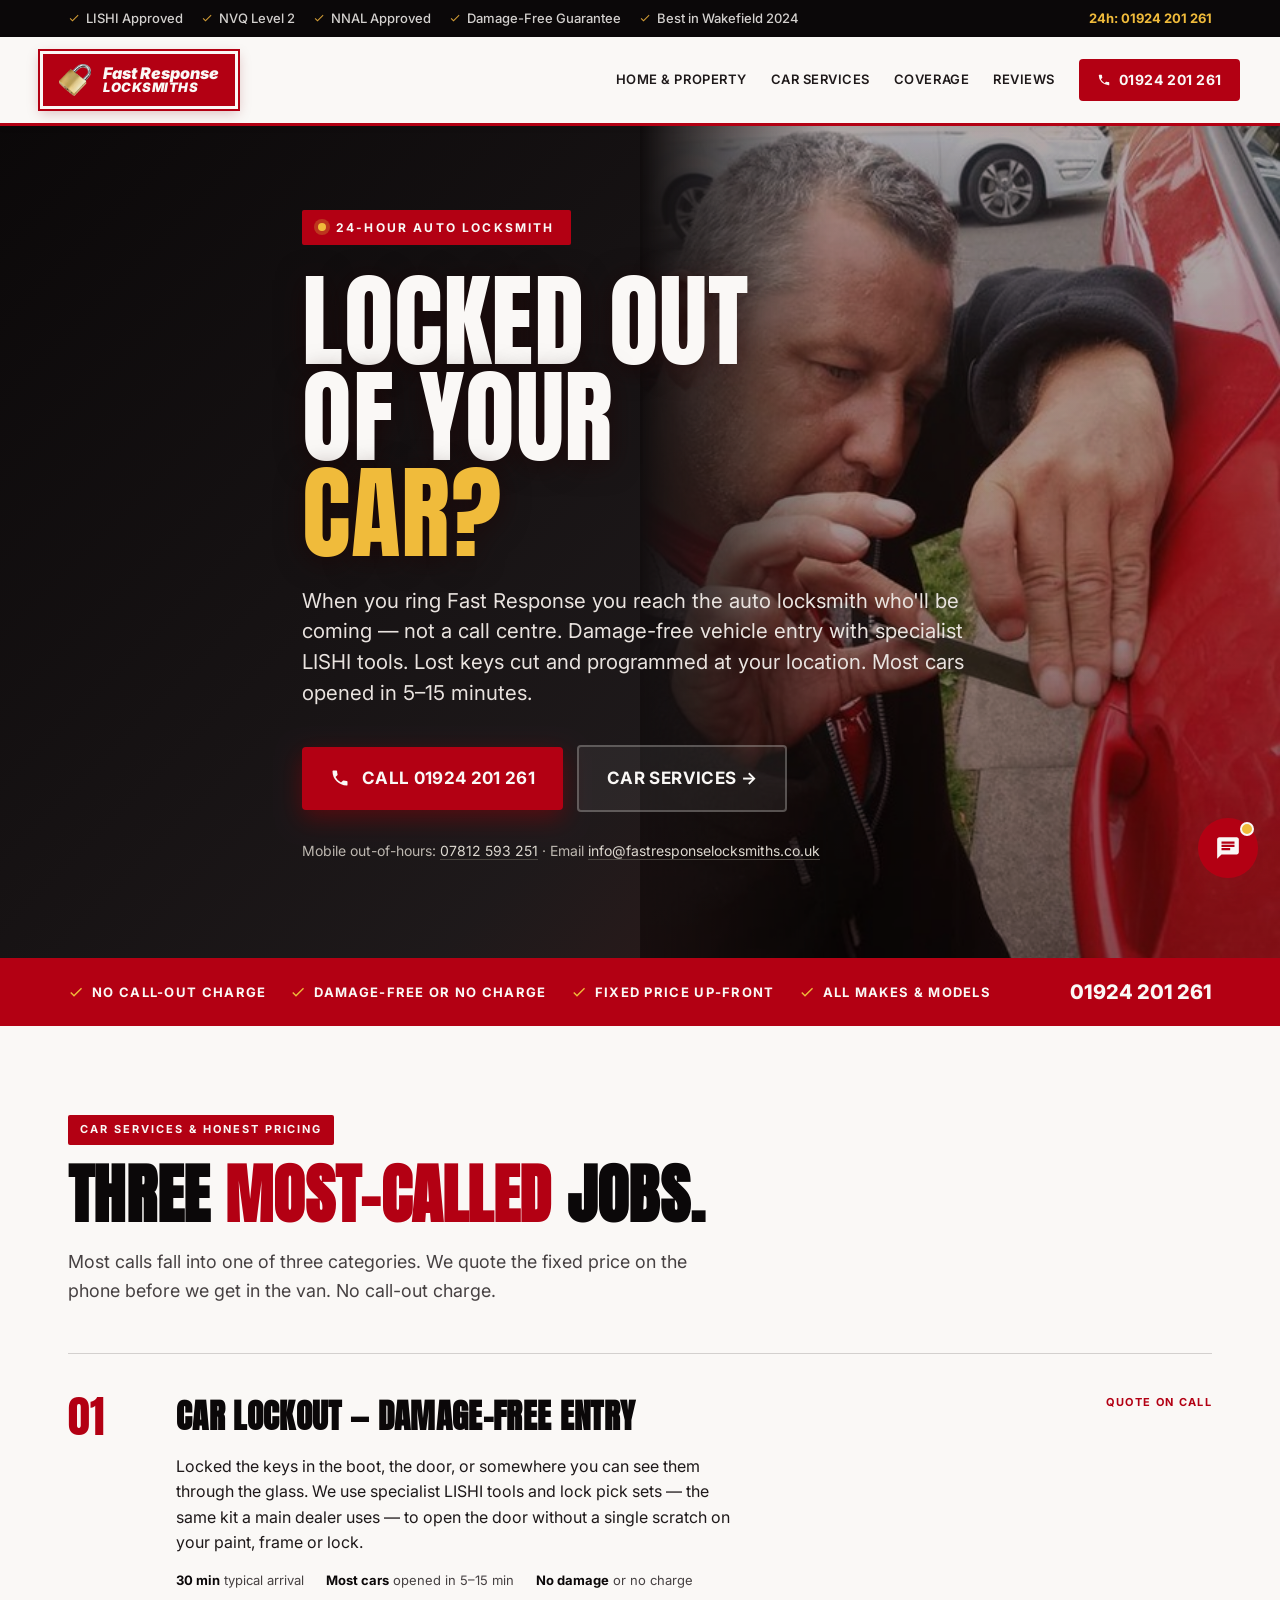
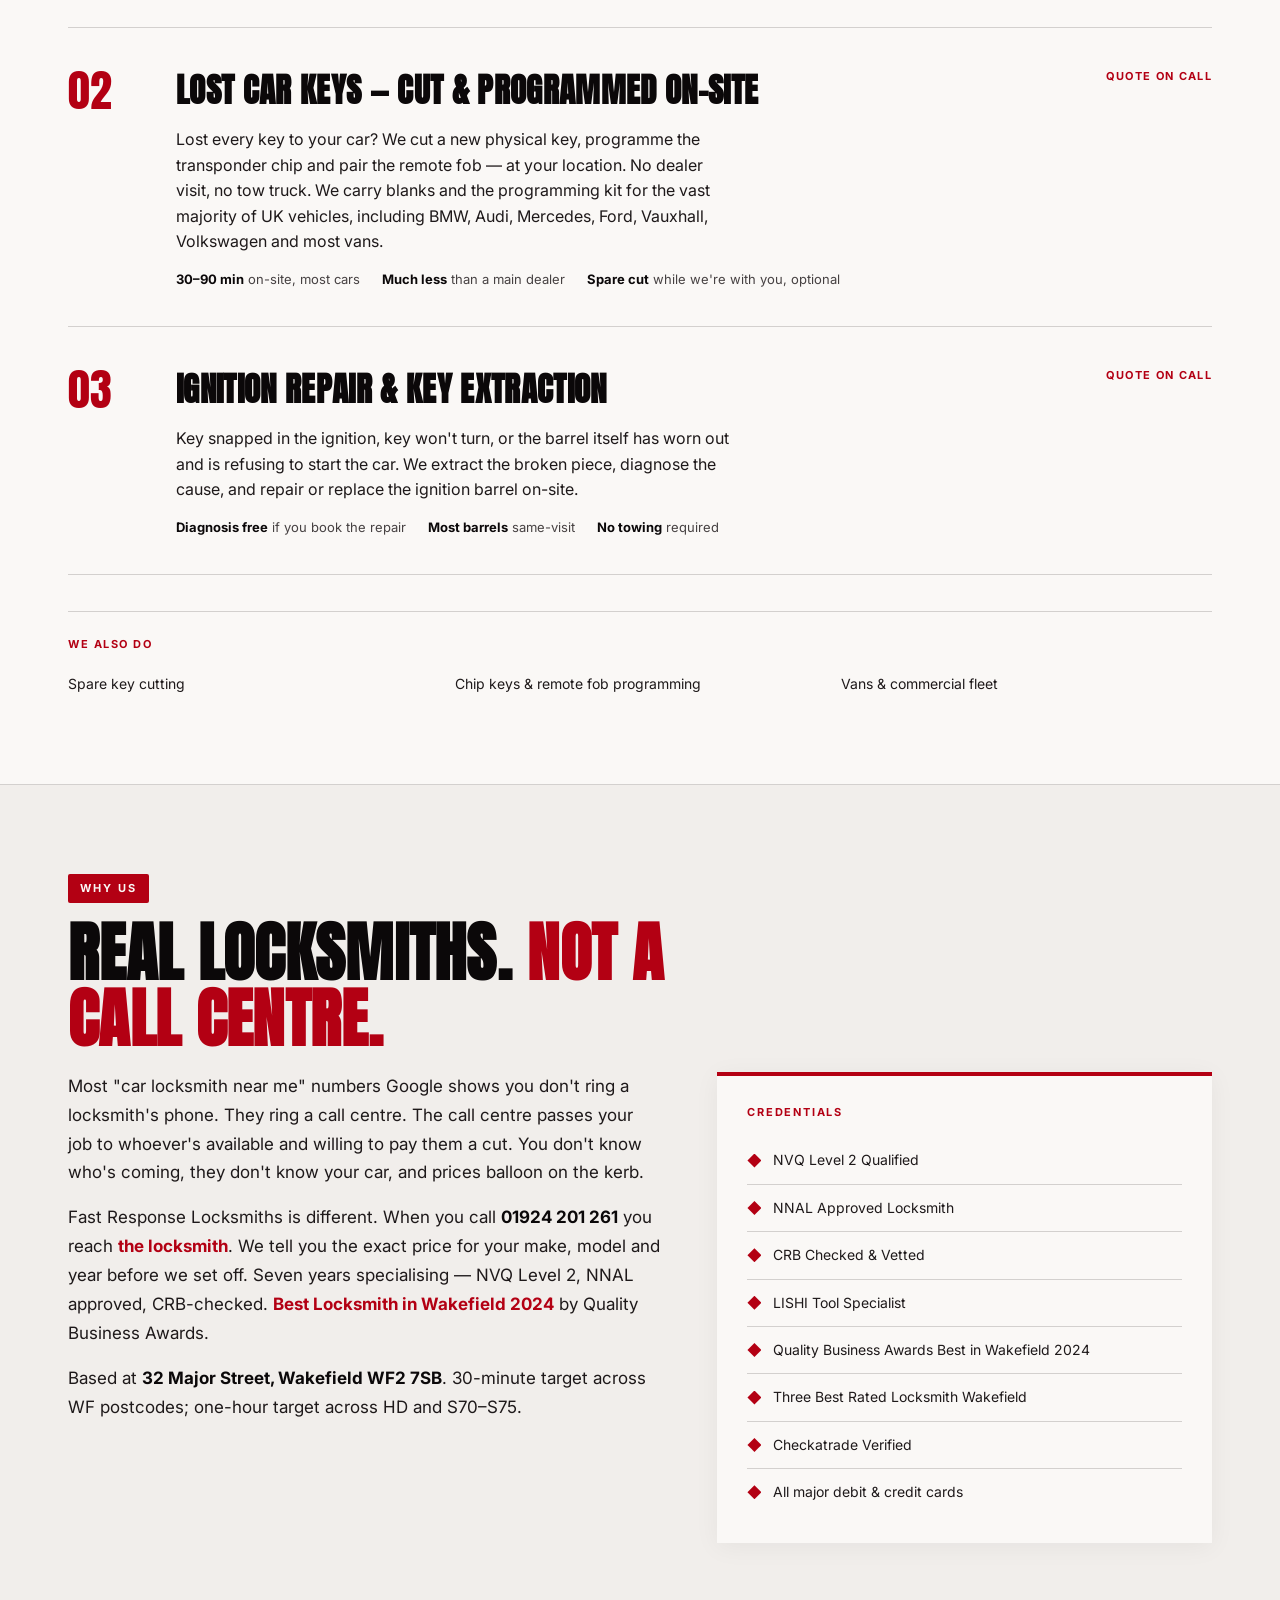
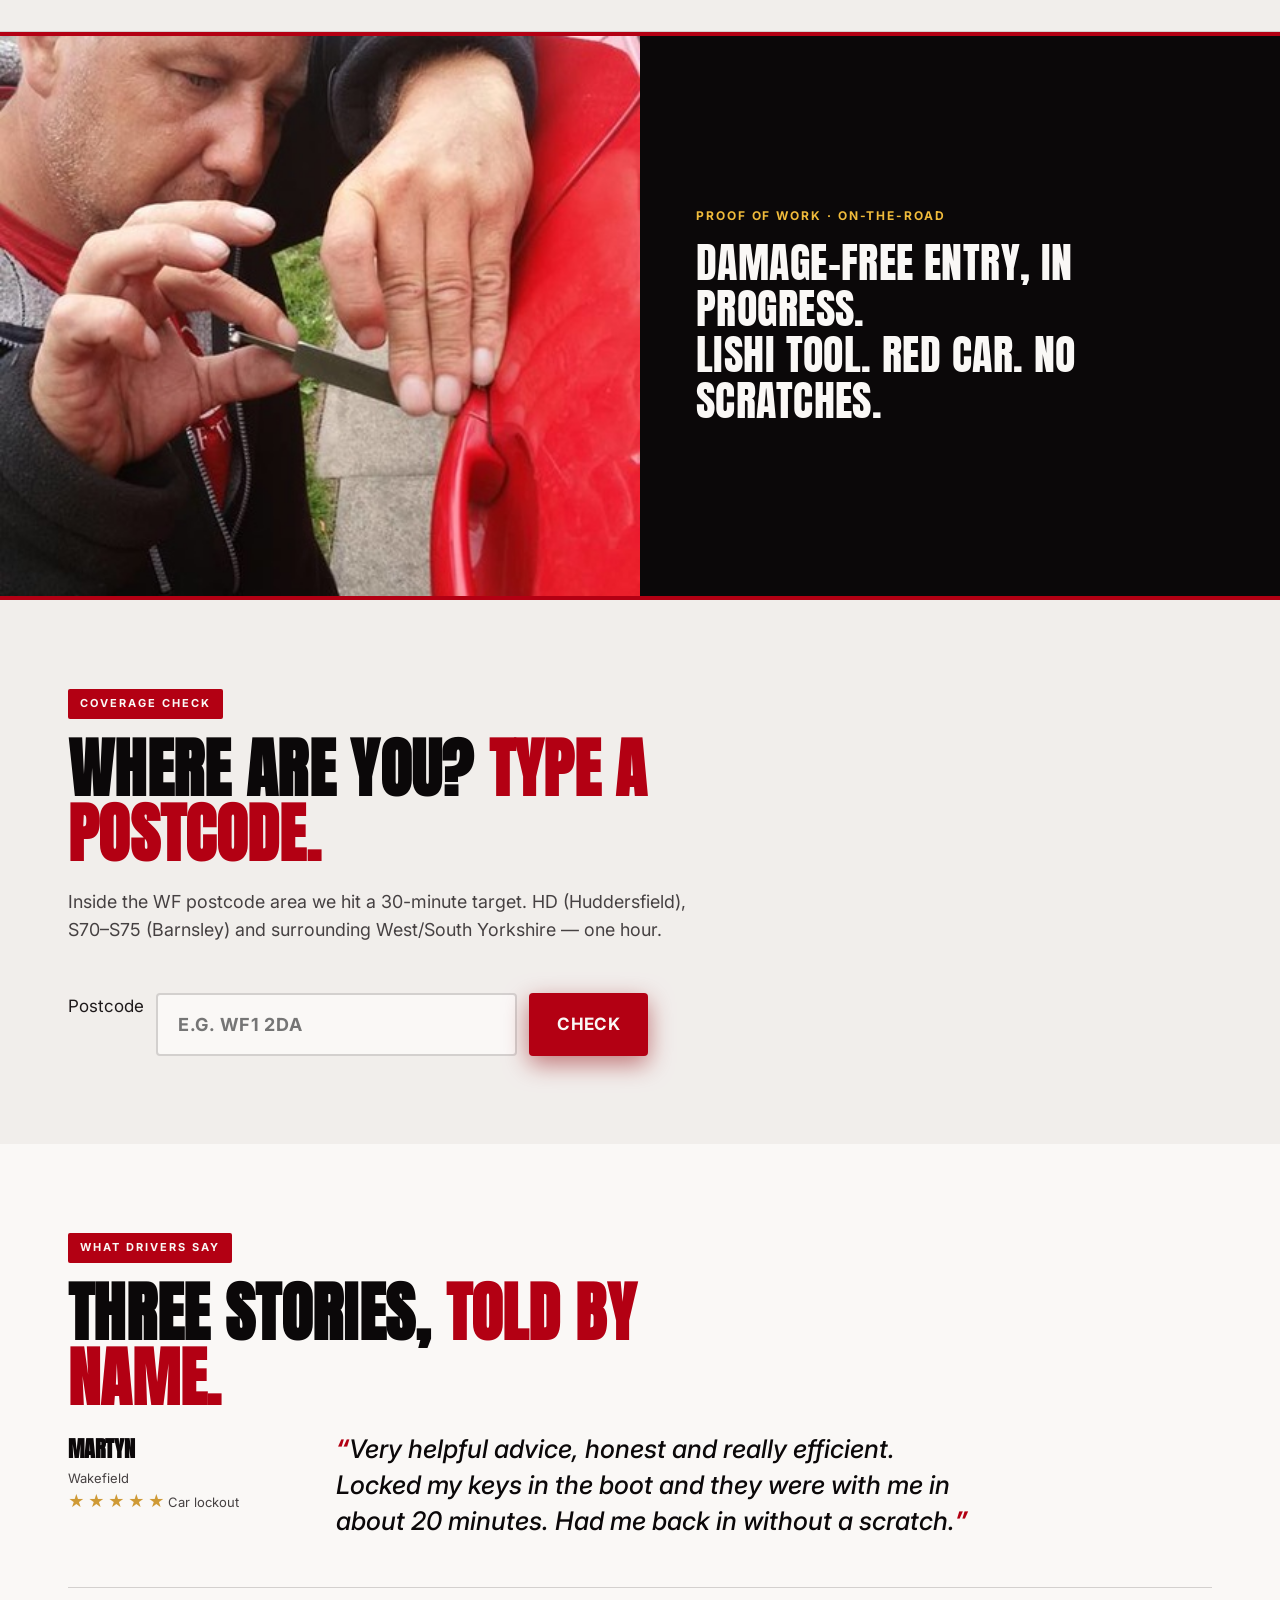
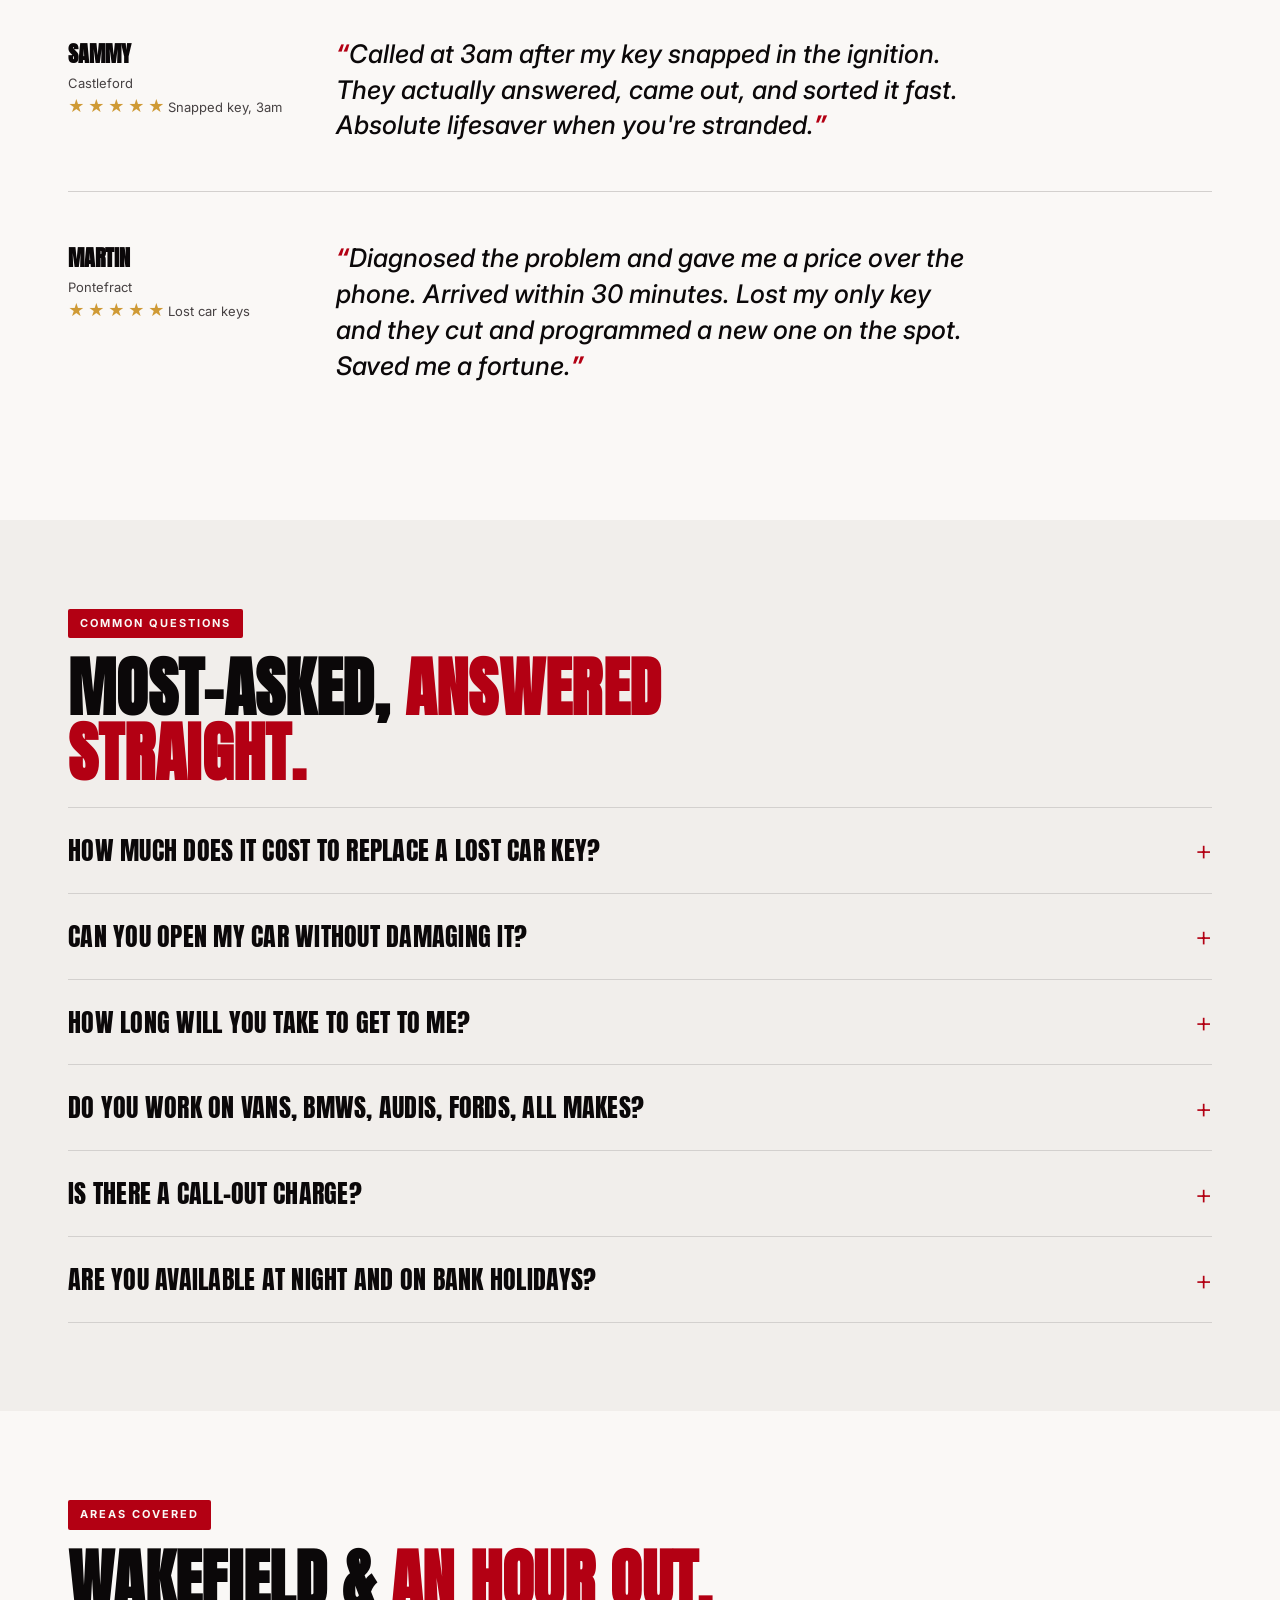
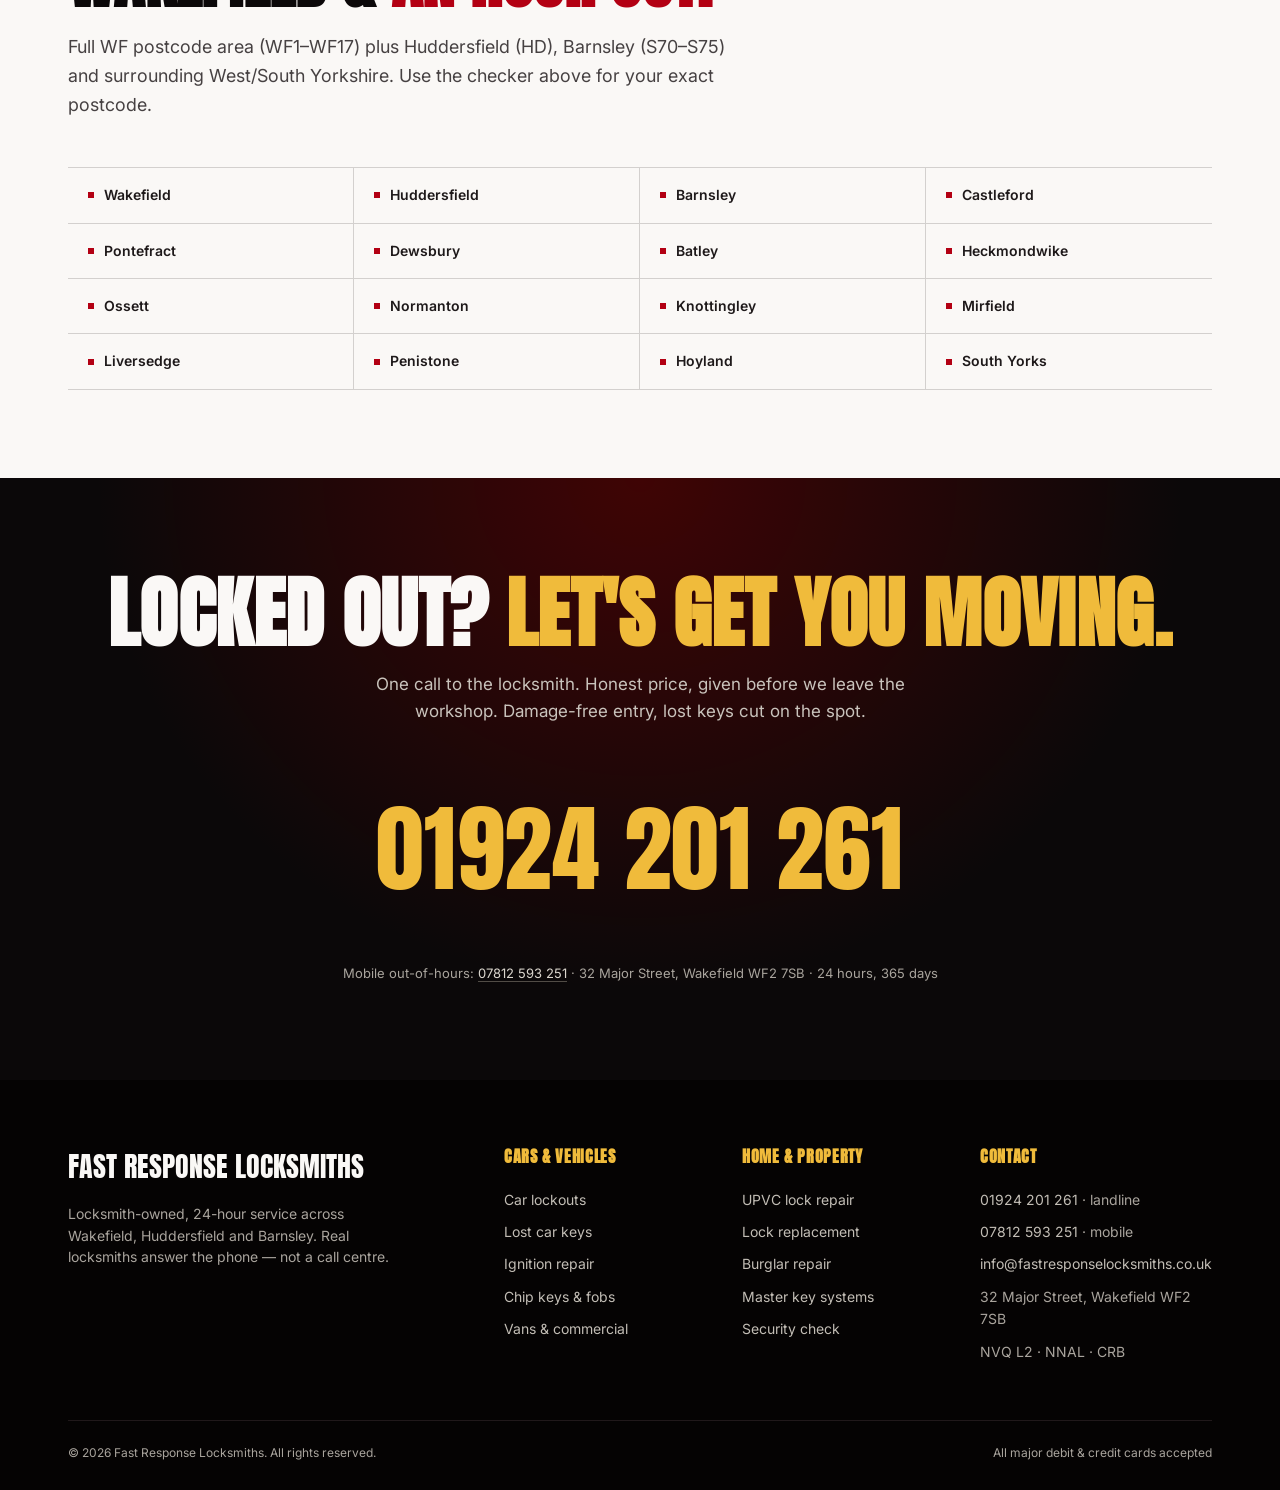
==== commit b771a664: "Strip all visible prices; keep priceRange marker in schema only Friend's live site is 'quote on call" ====
--- a/auto-locksmith/index.html
+++ b/auto-locksmith/index.html
@@ -319,7 +319,7 @@
           <span><strong>No damage</strong> or no charge</span>
         </div>
       </div>
-      <div class="case-price"><span class="from">From</span>£45</div>
+      <div class="case-price"><span class="from">Quote on call</span></div>
     </article>
 
     <article class="case">
@@ -329,11 +329,11 @@
         <p>Lost every key to your car? We cut a new physical key, programme the transponder chip and pair the remote fob — at your location. No dealer visit, no tow truck. We carry blanks and the programming kit for the vast majority of UK vehicles, including BMW, Audi, Mercedes, Ford, Vauxhall, Volkswagen and most vans.</p>
         <div class="case-meta">
           <span><strong>30–90 min</strong> on-site, most cars</span>
-          <span><strong>Saves £150–£400</strong> vs main dealer</span>
+          <span><strong>Much less</strong> than a main dealer</span>
           <span><strong>Spare cut</strong> while we're with you, optional</span>
         </div>
       </div>
-      <div class="case-price"><span class="from">From</span>£140</div>
+      <div class="case-price"><span class="from">Quote on call</span></div>
     </article>
 
     <article class="case">
@@ -347,12 +347,12 @@
           <span><strong>No towing</strong> required</span>
         </div>
       </div>
-      <div class="case-price"><span class="from">From</span>£180</div>
+      <div class="case-price"><span class="from">Quote on call</span></div>
     </article>
 
     <div class="also">
       <h4>We also do</h4>
-      <span>Spare key cutting <strong>from £25</strong></span>
+      <span>Spare key cutting</span>
       <span>Chip keys &amp; remote fob programming</span>
       <span>Vans &amp; commercial fleet</span>
     </div>
@@ -430,7 +430,7 @@
     <div class="sec-eyebrow">Common questions</div>
     <h2 class="sec-title">Most-asked, <span class="red">answered straight.</span></h2>
 
-    <details class="faq-item"><summary>How much does it cost to replace a lost car key?</summary><div class="ans">Most modern cars are £140–£260 fully cut and programmed at your location — significantly less than a main dealer. We give you the exact price for your make, model and year over the phone before we set off.</div></details>
+    <details class="faq-item"><summary>How much does it cost to replace a lost car key?</summary><div class="ans">It depends on the make, model and year. Most modern cars are significantly less than a main dealer. Ring us with the details and we'll give you a fixed price on the phone before we set off — that's the price you pay.</div></details>
     <details class="faq-item"><summary>Can you open my car without damaging it?</summary><div class="ans">Yes. We use LISHI tools and specialist lock-pick sets — the same non-destructive equipment manufacturers and main dealers use. If we can't open it without damage we don't charge.</div></details>
     <details class="faq-item"><summary>How long will you take to get to me?</summary><div class="ans">Our target is 30 minutes inside the Wakefield postcode area (WF1–WF17) and up to one hour for the surrounding West and South Yorkshire towns.</div></details>
     <details class="faq-item"><summary>Do you work on vans, BMWs, Audis, Fords, all makes?</summary><div class="ans">Yes. We carry the equipment and blanks for the vast majority of cars, vans and light commercial vehicles in the UK. Ring with the make, model and year and we'll confirm before we set off.</div></details>
@@ -569,14 +569,14 @@
       {label: "Huddersfield / Barnsley", next: "callnow_wider"},
       {label: "Somewhere else nearby", next: "callnow_check"}
     ]},
-    lost_all: { msg: "We come out, cut a key, programme the transponder, pair the fob. From £140 most cars.", opts: [
+    lost_all: { msg: "We come out, cut a key, programme the transponder, pair the fob. Ring with your make + model and we'll quote on the phone before we set off.", opts: [
       {label: "Wakefield / WF", next: "callnow_wf"},
       {label: "Huddersfield / Barnsley / wider", next: "callnow_wider"}
     ]},
-    spare: { msg: "Spare cut + programmed from £25 (cut only) or £85+ (cut + programmed). On-site.", opts: [
+    spare: { msg: "Spare cut and programmed on-site. Ring with your make + model for a quote.", opts: [
       {label: "Book me in", action: "tel:01924201261"}
     ]},
-    snapped: { msg: "If the bit's still in the ignition we extract it on-site (from £45) and cut a replacement same visit.", opts: [
+    snapped: { msg: "If the bit's still in the ignition we extract it on-site and cut a replacement same visit. Honest fixed price on the phone first.", opts: [
       {label: "Call now", action: "tel:01924201261"}
     ]},
     callnow_wf: { msg: "Inside our 30-minute zone. Ring now.", opts: [
@@ -613,7 +613,7 @@
     {"@type":"ListItem","position":2,"name":"Auto Locksmith","item":"https://ainjection.github.io/fastresponselocksmiths/auto-locksmith/"}
   ]},
   {"@type":"FAQPage","mainEntity":[
-    {"@type":"Question","name":"How much to replace a lost car key?","acceptedAnswer":{"@type":"Answer","text":"Most modern cars are £140–£260 fully cut and programmed at your location, significantly less than a main dealer."}},
+    {"@type":"Question","name":"How much to replace a lost car key?","acceptedAnswer":{"@type":"Answer","text":"It depends on the make, model and year. Most modern cars are significantly less than a main dealer. Ring us with the details and we'll quote a fixed price over the phone before we set off."}},
     {"@type":"Question","name":"Can you open my car without damaging it?","acceptedAnswer":{"@type":"Answer","text":"Yes. We use LISHI tools and specialist lock-pick sets. If we can't open it without damage we don't charge."}},
     {"@type":"Question","name":"How long will you take to get to me?","acceptedAnswer":{"@type":"Answer","text":"Our target is 30 minutes inside the Wakefield postcode area (WF1–WF17) and up to one hour for surrounding West and South Yorkshire."}},
     {"@type":"Question","name":"Do you work on all makes?","acceptedAnswer":{"@type":"Answer","text":"Yes. We carry equipment and blanks for the vast majority of cars, vans and light commercial vehicles in the UK."}}
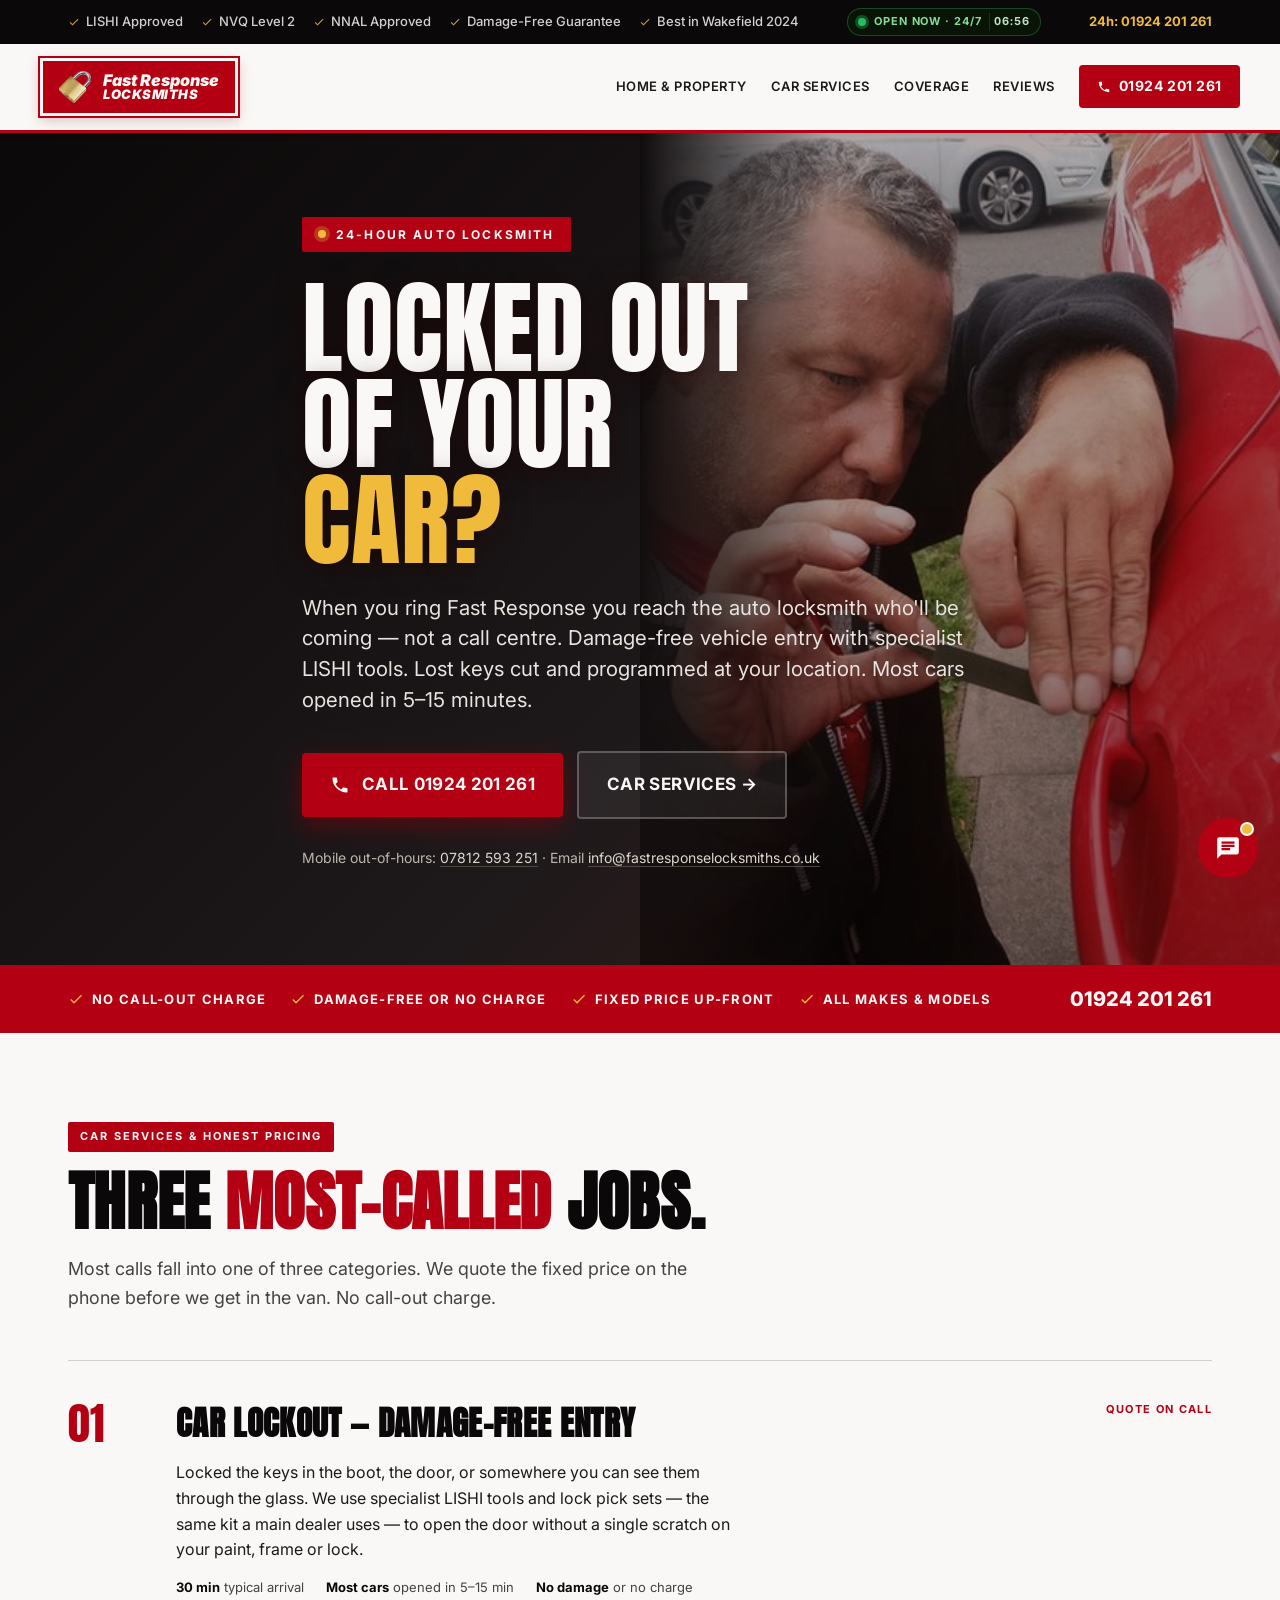
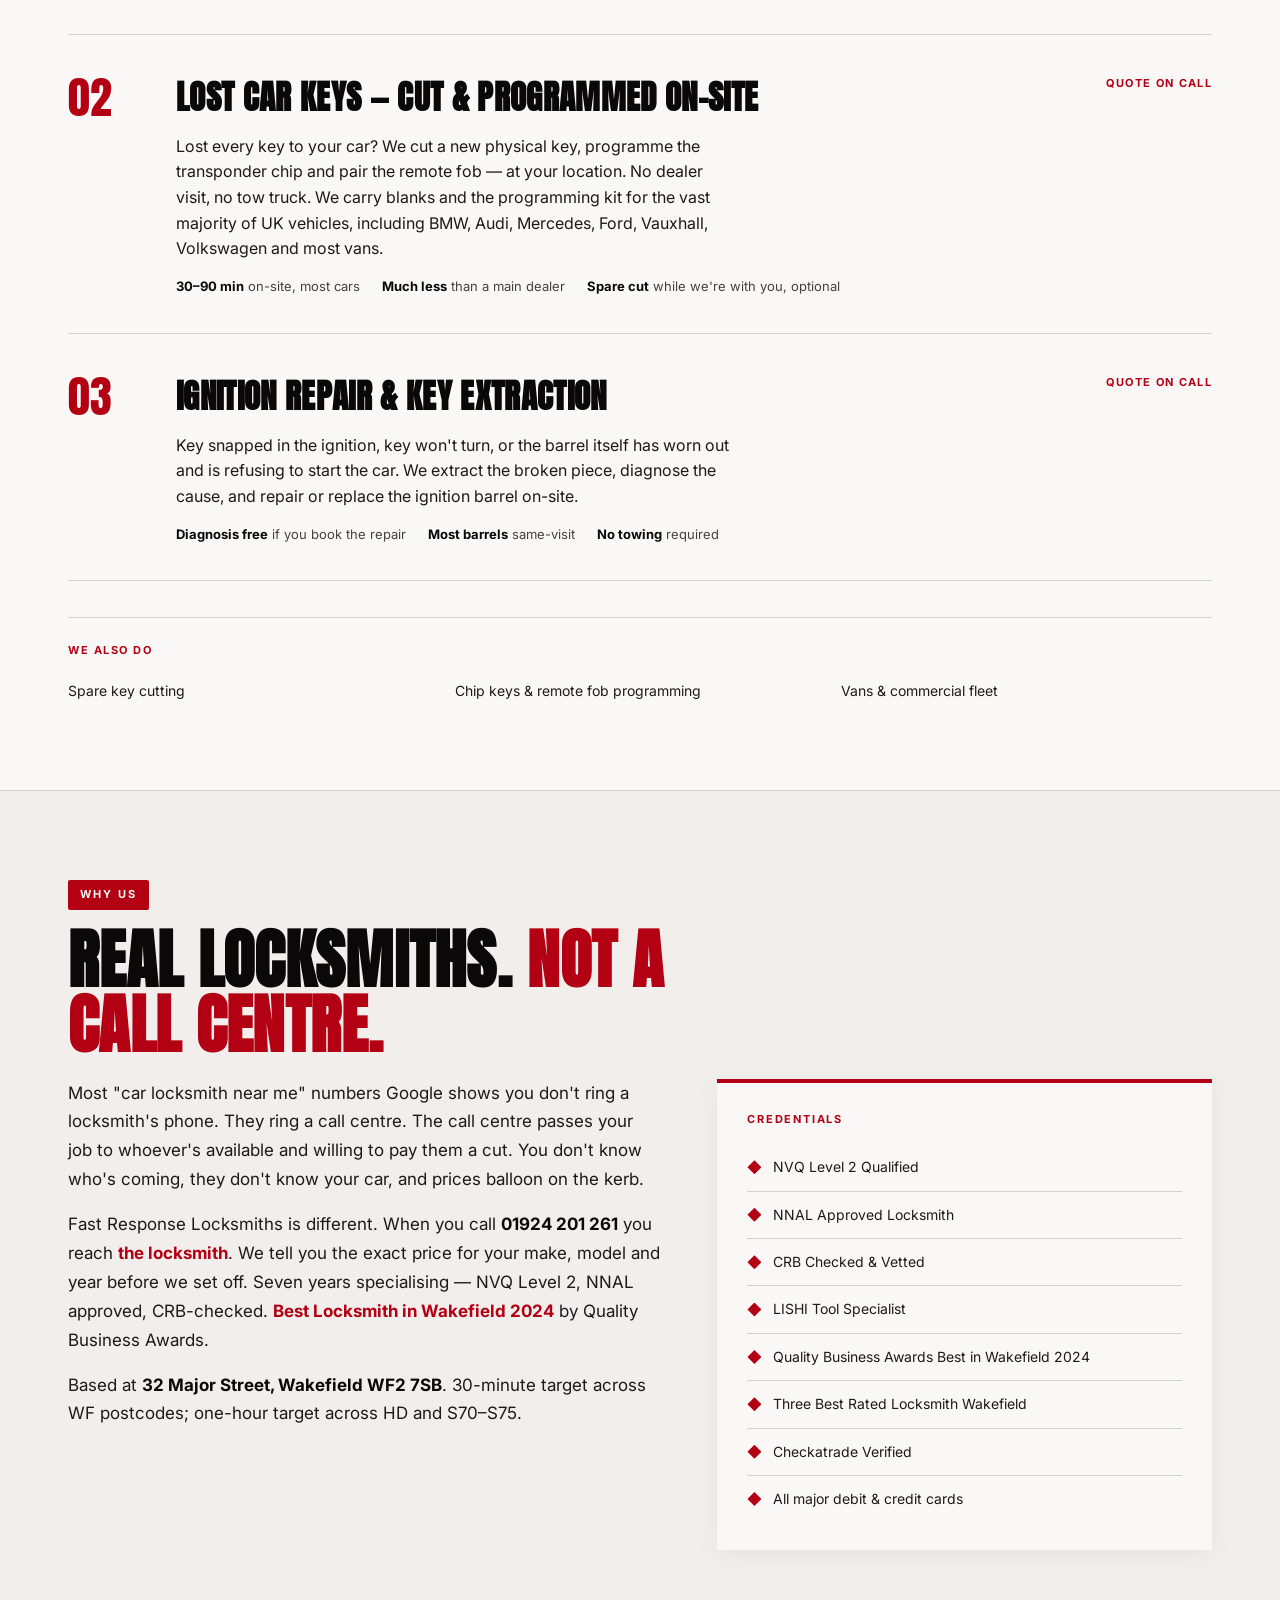
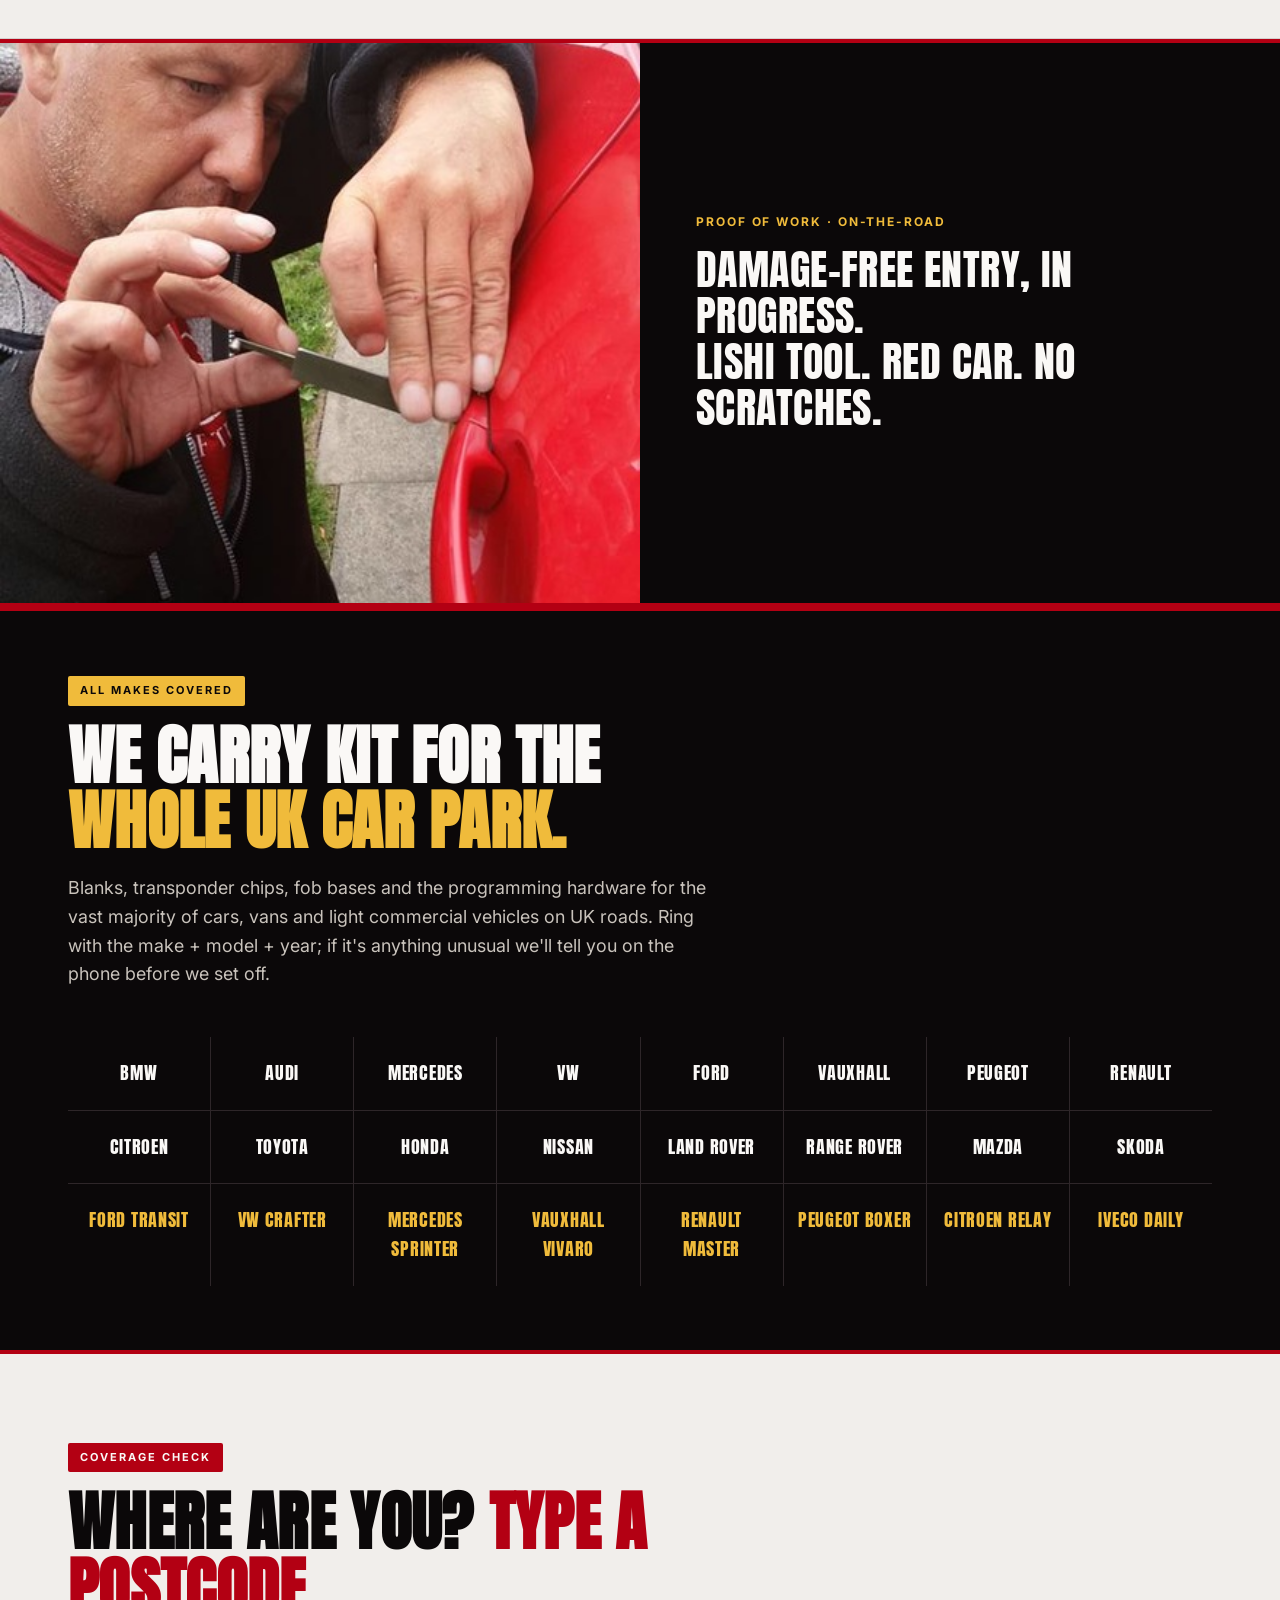
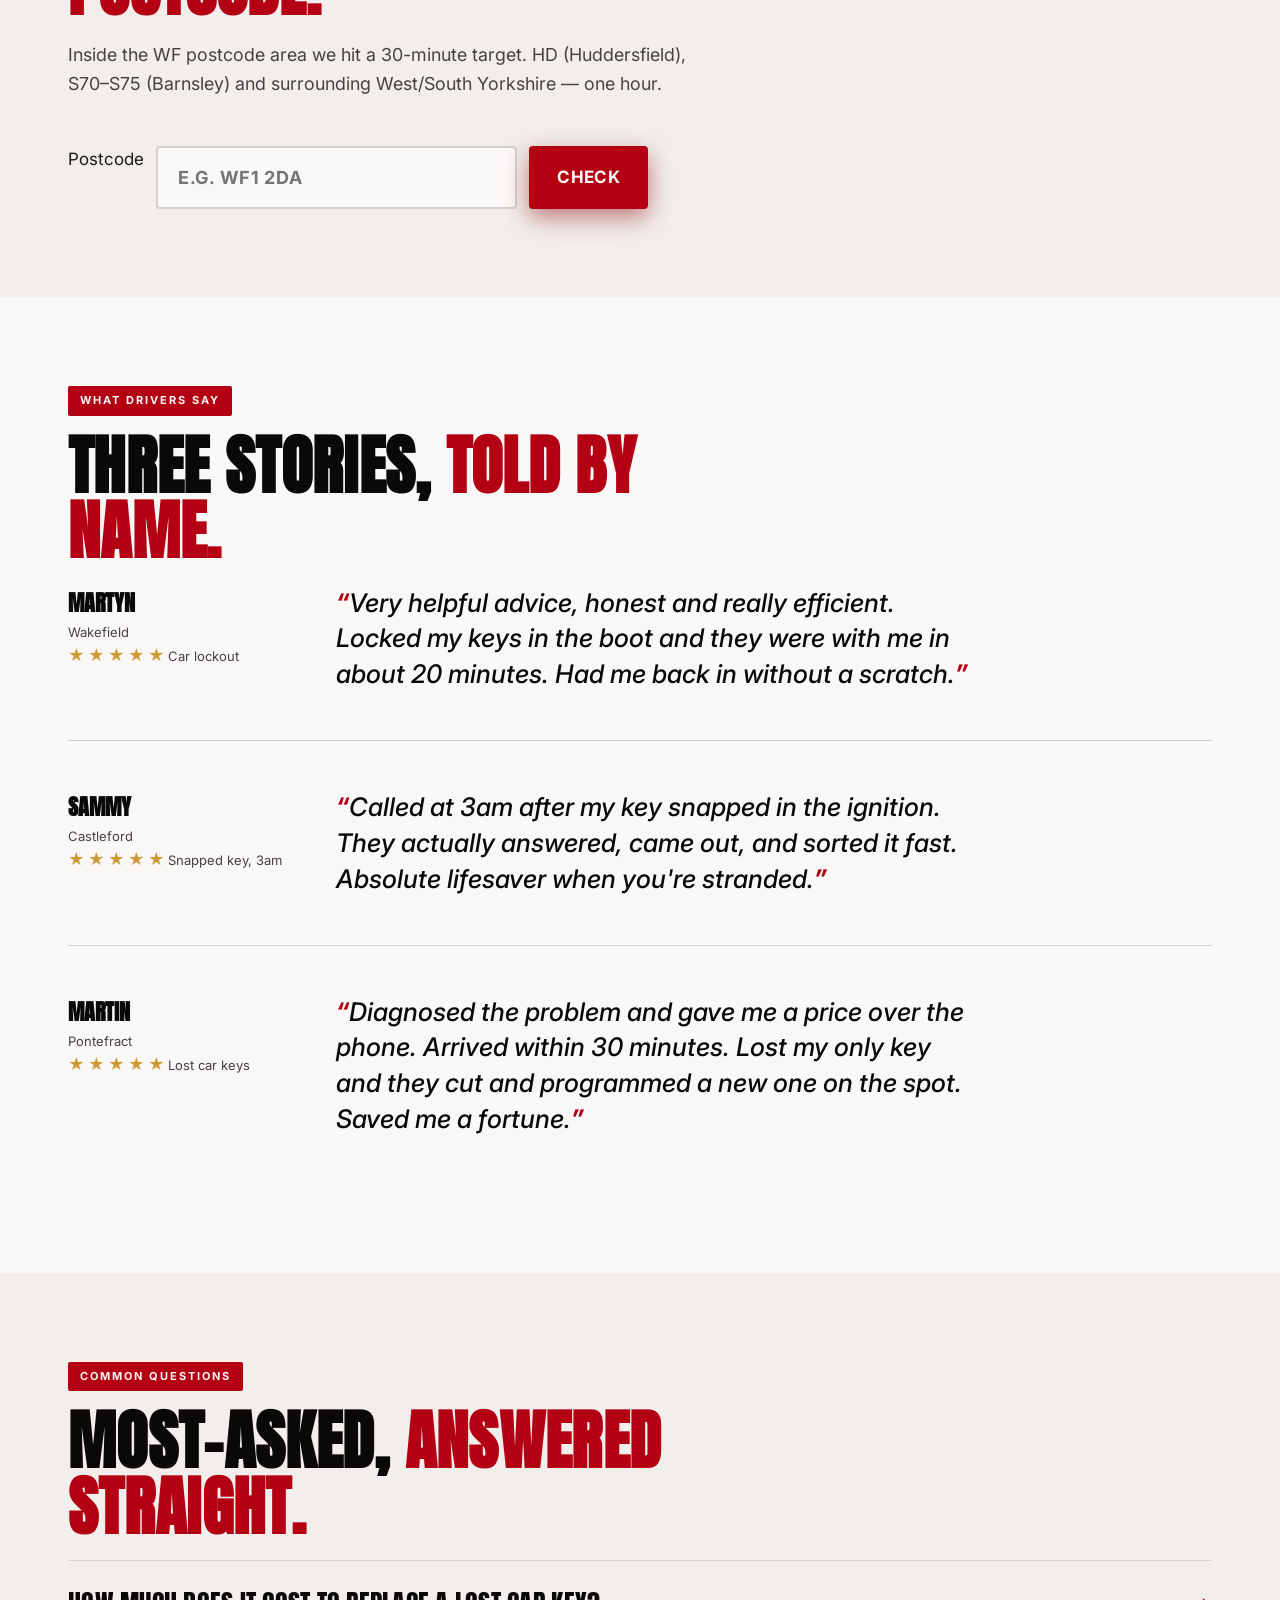
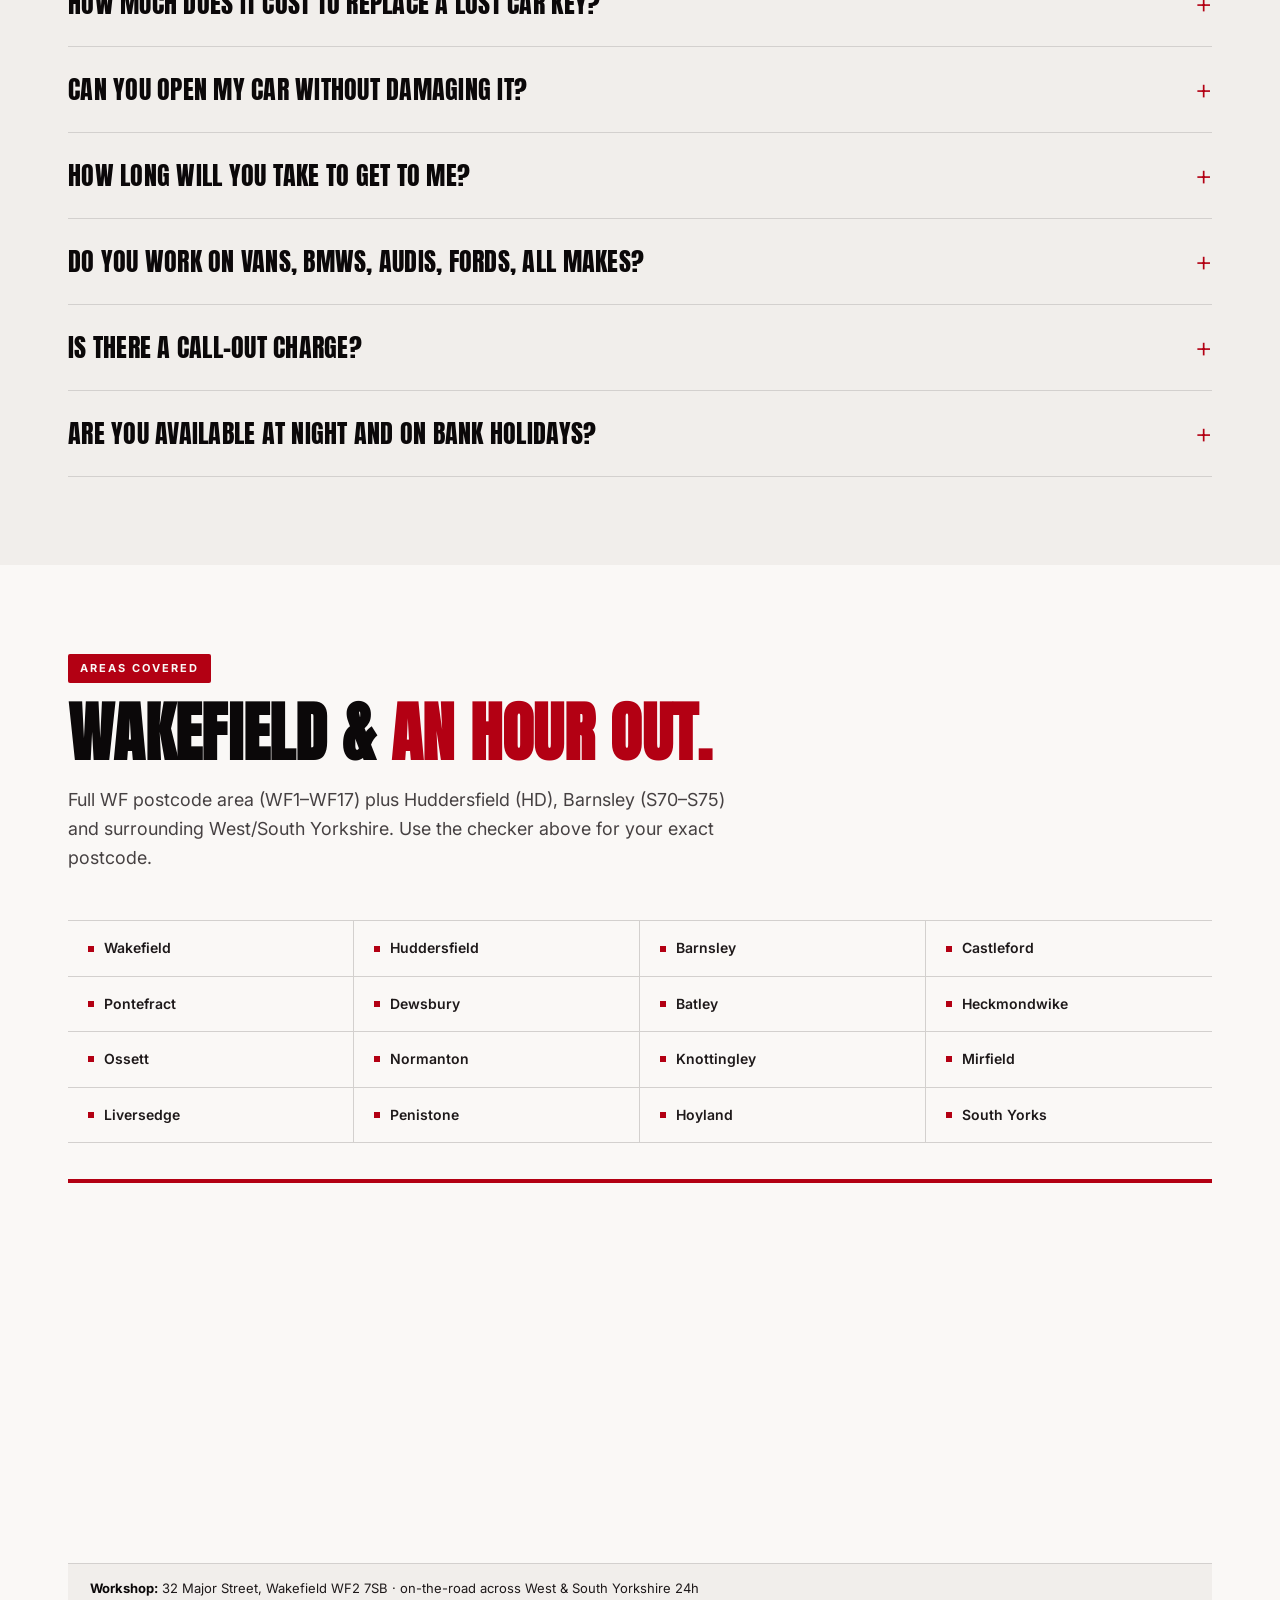
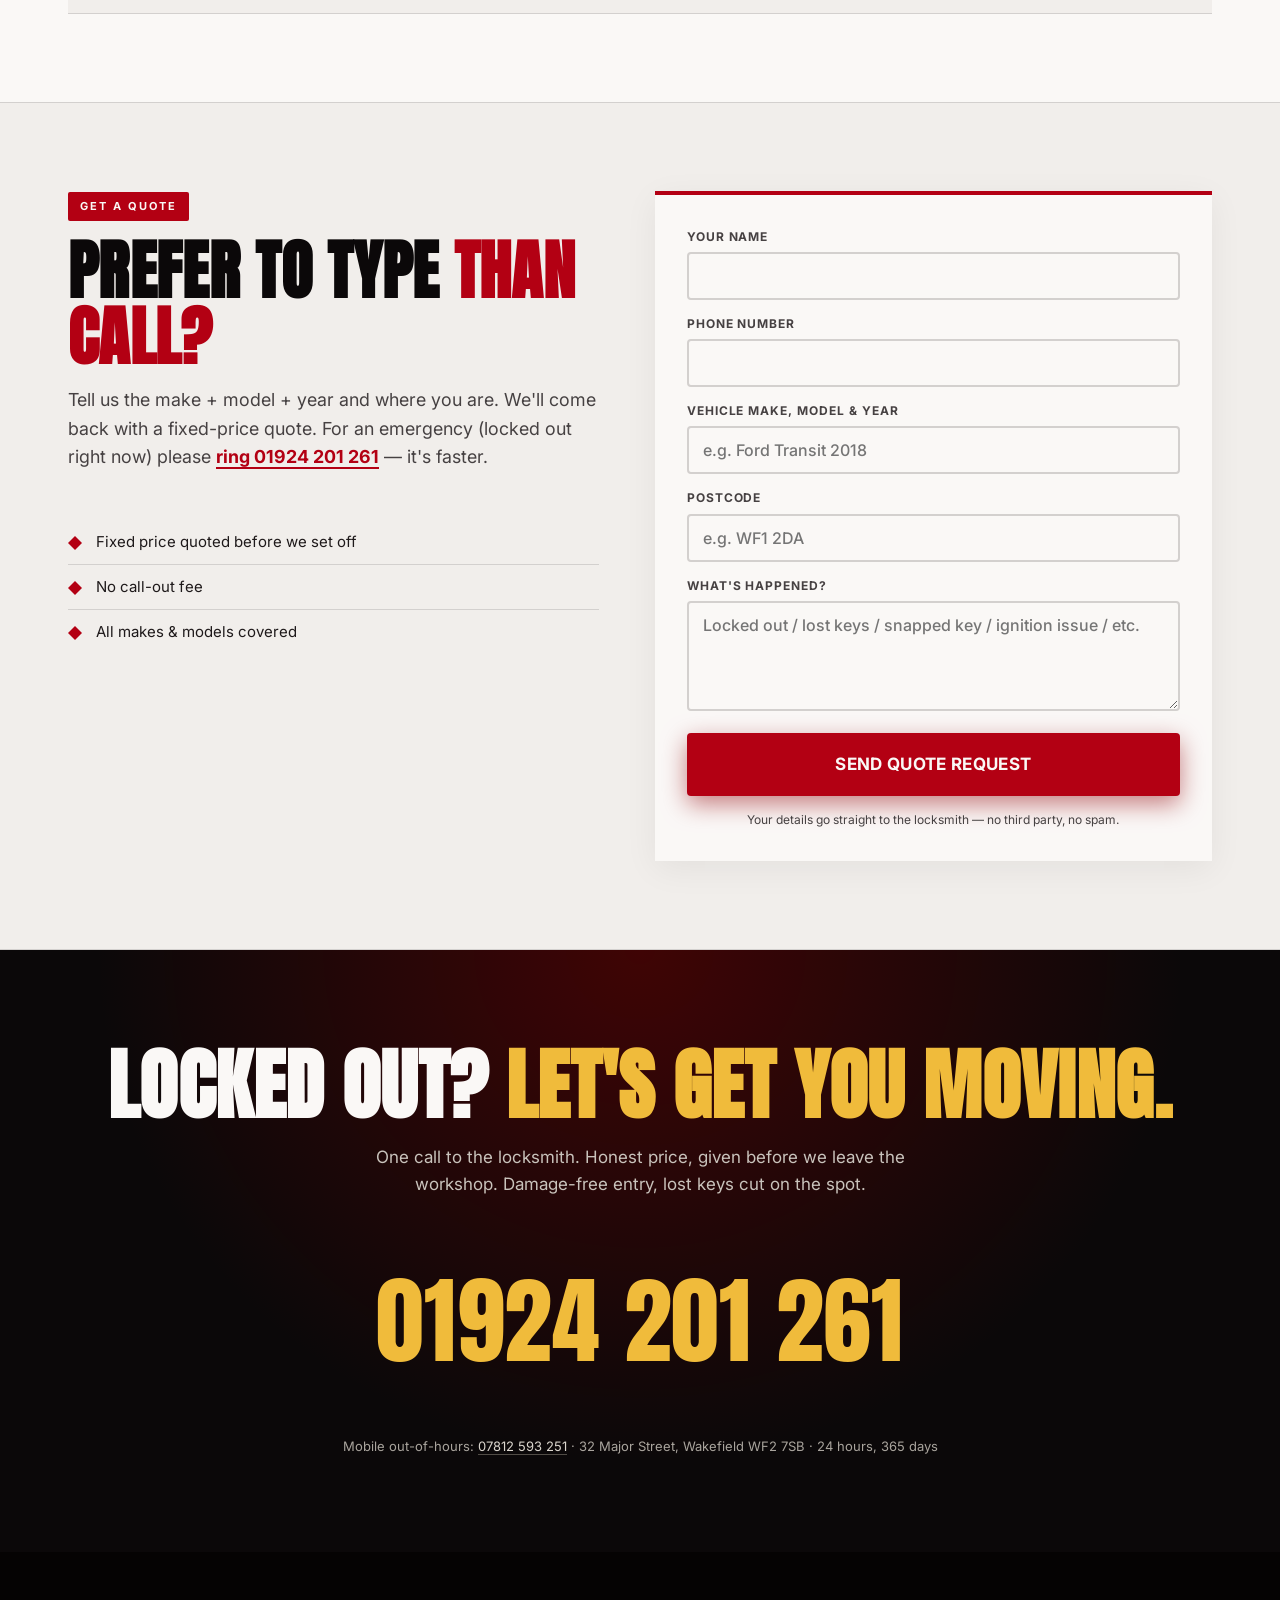
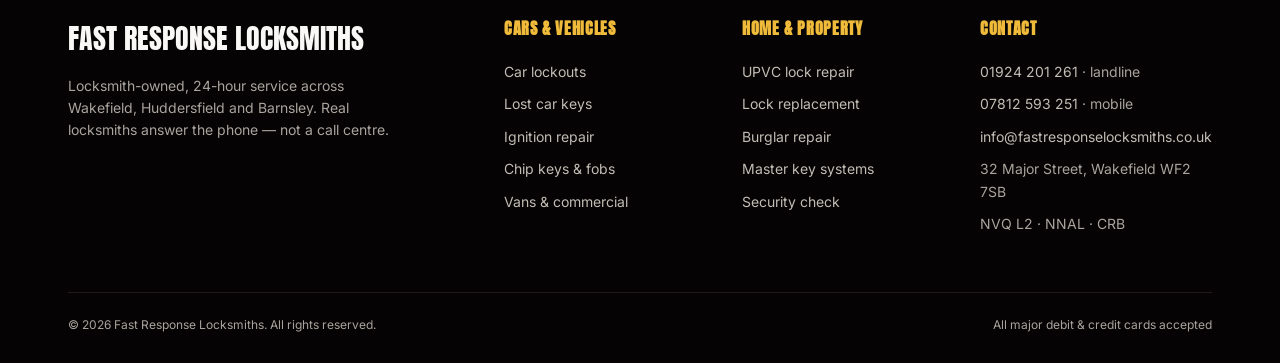
==== commit 5d32872d: "Items 1-4: OPEN NOW badge, Google Map, quote form, vehicle makes grid - OPEN NOW · 24/7 live badge i" ====
--- a/auto-locksmith/index.html
+++ b/auto-locksmith/index.html
@@ -53,6 +53,40 @@
   .ribbon .badges svg { width: 12px; height: 12px; fill: var(--gold); }
   .ribbon a.phone { color: var(--gold-bright); font-weight: 700; }
   .ribbon a.phone:hover { color: var(--paper); }
+  .open-badge { display: inline-flex; align-items: center; gap: 8px; padding: 4px 10px; background: oklch(28% 0.13 150 / 0.25); border: 1px solid oklch(60% 0.13 150 / 0.4); border-radius: 999px; font-size: 11px; font-weight: 700; letter-spacing: 0.08em; text-transform: uppercase; color: oklch(82% 0.13 150); }
+  .open-dot { width: 8px; height: 8px; border-radius: 50%; background: oklch(70% 0.18 150); box-shadow: 0 0 0 3px oklch(70% 0.18 150 / 0.35); animation: livepulse 1.8s ease-out infinite; }
+  .open-time { font-variant-numeric: tabular-nums; color: oklch(88% 0.05 150); padding-left: 4px; border-left: 1px solid oklch(45% 0.13 150 / 0.5); }
+  @keyframes livepulse { 0%, 100% { box-shadow: 0 0 0 3px oklch(70% 0.18 150 / 0.4); } 50% { box-shadow: 0 0 0 8px oklch(70% 0.18 150 / 0); } }
+  .map-wrap { margin-top: 36px; border-top: 4px solid var(--red); border-bottom: 1px solid var(--rule); }
+  .map-wrap iframe { filter: contrast(1.02) saturate(0.95); display: block; }
+  .map-caption { padding: 14px 22px; background: var(--paper-warm); border-top: 1px solid var(--rule); font-size: 13px; color: var(--charcoal); }
+  .map-caption strong { color: var(--black); }
+  .quote-block { background: var(--paper-warm); border-top: 1px solid var(--rule); border-bottom: 1px solid var(--rule); }
+  .quote-grid { display: grid; grid-template-columns: 1fr 1.05fr; gap: 56px; align-items: start; }
+  .quote-copy .sec-title { margin-bottom: 16px; }
+  .quote-checks { list-style: none; margin-top: 28px; }
+  .quote-checks li { padding: 10px 0 10px 28px; position: relative; font-size: 15px; color: var(--charcoal); border-top: 1px solid var(--rule); }
+  .quote-checks li:first-child { border-top: 0; }
+  .quote-checks li::before { content: ''; position: absolute; left: 0; top: 16px; width: 14px; height: 14px; background: var(--red); clip-path: polygon(50% 0%, 100% 50%, 50% 100%, 0% 50%); }
+  .quote-form { background: var(--paper); padding: 32px; border-top: 4px solid var(--red); box-shadow: 0 8px 32px rgba(0,0,0,0.06); display: flex; flex-direction: column; gap: 14px; }
+  .quote-form label { display: flex; flex-direction: column; gap: 6px; font-size: 12px; font-weight: 700; letter-spacing: 0.08em; text-transform: uppercase; color: var(--slate); }
+  .quote-form input, .quote-form textarea { font: 500 16px 'Inter', sans-serif; padding: 12px 14px; border: 2px solid var(--rule); border-radius: 4px; background: var(--paper); color: var(--black); }
+  .quote-form input:focus, .quote-form textarea:focus { outline: 0; border-color: var(--red); }
+  .quote-form textarea { resize: vertical; min-height: 110px; }
+  .quote-form button { margin-top: 8px; justify-content: center; cursor: pointer; }
+  .quote-foot { font-size: 12px; color: var(--slate); text-align: center; }
+  @media (max-width: 760px) { .quote-grid { grid-template-columns: 1fr; gap: 36px; } }
+  .makes-block { background: var(--black); color: var(--paper); padding: 64px 0; border-top: 4px solid var(--red); border-bottom: 4px solid var(--red); }
+  .makes-block .sec-eyebrow { background: var(--gold-bright); color: var(--black); }
+  .makes-block .sec-title { color: var(--paper); }
+  .makes-block .sec-title .red { color: var(--gold-bright); }
+  .makes-block .sec-lede { color: oklch(82% 0.012 75); }
+  .makes-grid { display: grid; grid-template-columns: repeat(8, 1fr); gap: 1px; background: oklch(28% 0.012 0); margin-top: 36px; }
+  .make { padding: 22px 12px; background: var(--black); font-family: 'Anton', sans-serif; font-size: clamp(15px, 1.4vw, 20px); text-transform: uppercase; letter-spacing: 0.04em; color: var(--paper); text-align: center; transition: background 0.2s, color 0.2s; }
+  .make:hover { background: var(--red); color: var(--paper); }
+  .make.van { color: var(--gold-bright); }
+  @media (max-width: 940px) { .makes-grid { grid-template-columns: repeat(4, 1fr); } }
+  @media (max-width: 540px) { .makes-grid { grid-template-columns: repeat(3, 1fr); } .make { font-size: 13px; padding: 16px 8px; } }
   @media (max-width: 640px) { .ribbon .badges span:nth-child(n+3) { display: none; } }
 
   .topnav { position: sticky; top: 0; z-index: 50; background: var(--paper); border-bottom: 3px solid var(--red); box-shadow: 0 2px 8px rgba(0,0,0,0.04); }
@@ -247,6 +281,7 @@
       <span><svg viewBox="0 0 24 24"><path d="M9 16.17L4.83 12l-1.42 1.41L9 19 21 7l-1.41-1.41L9 16.17z"/></svg> Damage-Free Guarantee</span>
       <span><svg viewBox="0 0 24 24"><path d="M9 16.17L4.83 12l-1.42 1.41L9 19 21 7l-1.41-1.41L9 16.17z"/></svg> Best in Wakefield 2024</span>
     </div>
+    <div class="open-badge"><span class="open-dot"></span><span class="open-text">OPEN NOW · 24/7</span><span class="open-time" id="openTime"></span></div>
     <a href="tel:01924201261" class="phone">24h: 01924 201 261</a>
   </div>
 </div>
@@ -391,6 +426,40 @@
   <figcaption><span class="label">Proof of work · on-the-road</span>Damage-free entry, in progress.<br>LISHI tool. Red car. No scratches.</figcaption>
 </figure>
 
+<section class="makes-block">
+  <div class="container">
+    <div class="sec-eyebrow">All makes covered</div>
+    <h2 class="sec-title">We carry kit for the <span class="red">whole UK car park.</span></h2>
+    <p class="sec-lede">Blanks, transponder chips, fob bases and the programming hardware for the vast majority of cars, vans and light commercial vehicles on UK roads. Ring with the make + model + year; if it's anything unusual we'll tell you on the phone before we set off.</p>
+    <div class="makes-grid">
+      <span class="make">BMW</span>
+      <span class="make">Audi</span>
+      <span class="make">Mercedes</span>
+      <span class="make">VW</span>
+      <span class="make">Ford</span>
+      <span class="make">Vauxhall</span>
+      <span class="make">Peugeot</span>
+      <span class="make">Renault</span>
+      <span class="make">Citroen</span>
+      <span class="make">Toyota</span>
+      <span class="make">Honda</span>
+      <span class="make">Nissan</span>
+      <span class="make">Land Rover</span>
+      <span class="make">Range Rover</span>
+      <span class="make">Mazda</span>
+      <span class="make">Skoda</span>
+      <span class="make van">Ford Transit</span>
+      <span class="make van">VW Crafter</span>
+      <span class="make van">Mercedes Sprinter</span>
+      <span class="make van">Vauxhall Vivaro</span>
+      <span class="make van">Renault Master</span>
+      <span class="make van">Peugeot Boxer</span>
+      <span class="make van">Citroen Relay</span>
+      <span class="make van">Iveco Daily</span>
+    </div>
+  </div>
+</section>
+
 <section class="block checker">
   <div class="container">
     <div class="sec-eyebrow">Coverage check</div>
@@ -449,6 +518,41 @@
       <div class="cov">Pontefract</div><div class="cov">Dewsbury</div><div class="cov">Batley</div><div class="cov">Heckmondwike</div>
       <div class="cov">Ossett</div><div class="cov">Normanton</div><div class="cov">Knottingley</div><div class="cov">Mirfield</div>
       <div class="cov">Liversedge</div><div class="cov">Penistone</div><div class="cov">Hoyland</div><div class="cov">South Yorks</div>
+    </div>
+    <div class="map-wrap">
+      <iframe title="Fast Response Locksmiths, 32 Major Street, Wakefield WF2 7SB" src="https://www.google.com/maps?q=32+Major+Street+Wakefield+WF2+7SB&output=embed" width="100%" height="380" frameborder="0" style="border:0;" allowfullscreen loading="lazy" referrerpolicy="no-referrer-when-downgrade"></iframe>
+      <div class="map-caption"><strong>Workshop:</strong> 32 Major Street, Wakefield WF2 7SB &middot; on-the-road across West &amp; South Yorkshire 24h</div>
+    </div>
+  </div>
+</section>
+
+<section class="block quote-block" id="quote">
+  <div class="container">
+    <div class="quote-grid">
+      <div class="quote-copy">
+        <div class="sec-eyebrow">Get a quote</div>
+        <h2 class="sec-title">Prefer to type <span class="red">than call?</span></h2>
+        <p class="sec-lede">Tell us the make + model + year and where you are. We'll come back with a fixed-price quote. For an emergency (locked out right now) please <a href="tel:01924201261" style="color:var(--red); font-weight:700; border-bottom:2px solid var(--red);">ring 01924&nbsp;201&nbsp;261</a> — it's faster.</p>
+        <ul class="quote-checks">
+          <li>Fixed price quoted before we set off</li>
+          <li>No call-out fee</li>
+          <li>All makes &amp; models covered</li>
+        </ul>
+      </div>
+      <form class="quote-form" action="https://formsubmit.co/info@fastresponselocksmiths.co.uk" method="POST">
+        <input type="hidden" name="_subject" value="New quote request — auto — fastresponselocksmiths">
+        <input type="hidden" name="_template" value="table">
+        <input type="hidden" name="_captcha" value="true">
+        <input type="hidden" name="_next" value="https://ainjection.github.io/fastresponselocksmiths/auto-locksmith/?sent=1">
+        <input type="text" name="_honey" style="display:none" tabindex="-1" autocomplete="off">
+        <label>Your name <input type="text" name="Name" required></label>
+        <label>Phone number <input type="tel" name="Phone" required></label>
+        <label>Vehicle make, model &amp; year <input type="text" name="Vehicle" placeholder="e.g. Ford Transit 2018" required></label>
+        <label>Postcode <input type="text" name="Postcode" placeholder="e.g. WF1 2DA" autocomplete="postal-code"></label>
+        <label>What's happened? <textarea name="Details" rows="4" required placeholder="Locked out / lost keys / snapped key / ignition issue / etc."></textarea></label>
+        <button type="submit" class="btn btn-call">Send Quote Request</button>
+        <p class="quote-foot">Your details go straight to the locksmith &mdash; no third party, no spam.</p>
+      </form>
     </div>
   </div>
 </section>
@@ -603,6 +707,7 @@
   document.getElementById('cbotToggle').onclick = () => { const p = document.getElementById('cbotPanel'); p.classList.toggle('open'); if (p.classList.contains('open') && !body.innerHTML) render('start'); };
   document.getElementById('cbotClose').onclick = () => document.getElementById('cbotPanel').classList.remove('open');
   document.getElementById('cbotReset').onclick = () => render('start');
+  (function liveTime(){ const el = document.getElementById('openTime'); if (!el) return; function tick(){ const d = new Date(); el.textContent = d.toLocaleTimeString('en-GB', { hour: '2-digit', minute: '2-digit', hour12: false }); } tick(); setInterval(tick, 30000); })();
 </script>
 
 <script type="application/ld+json">
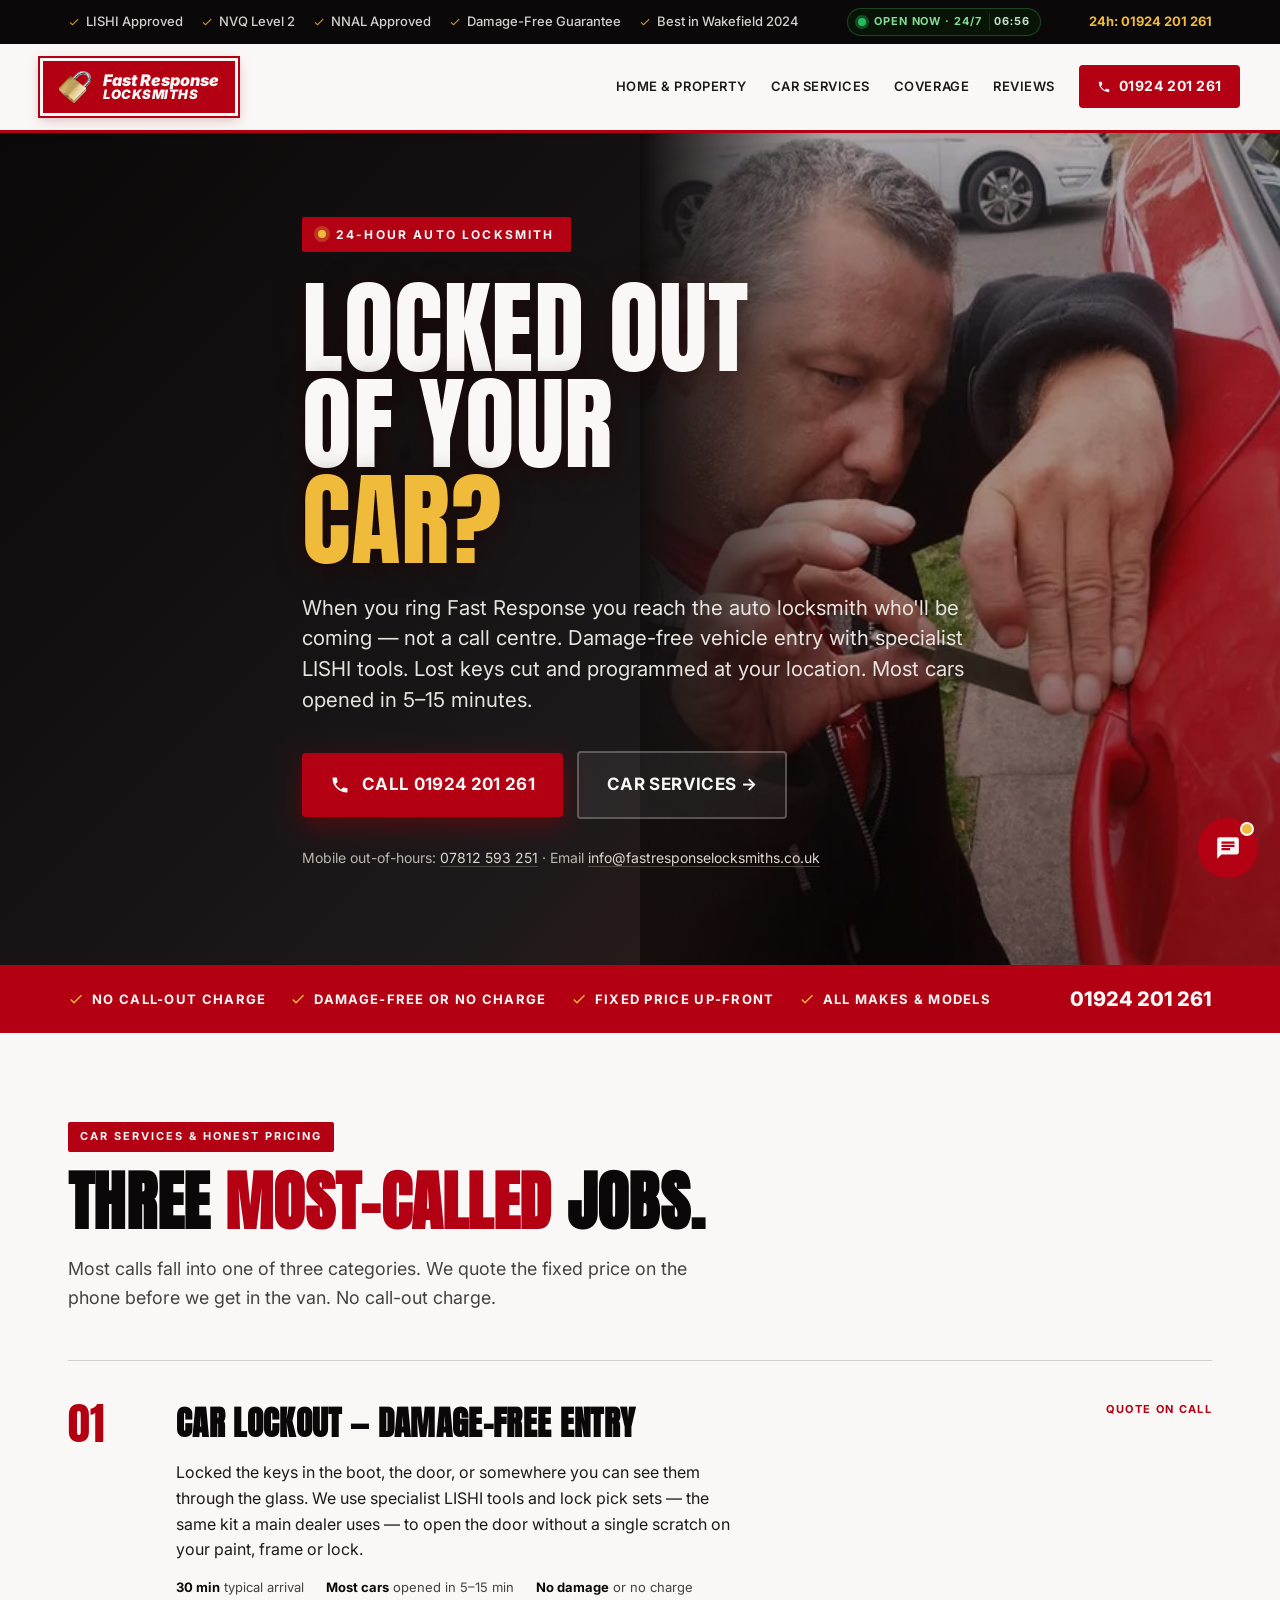
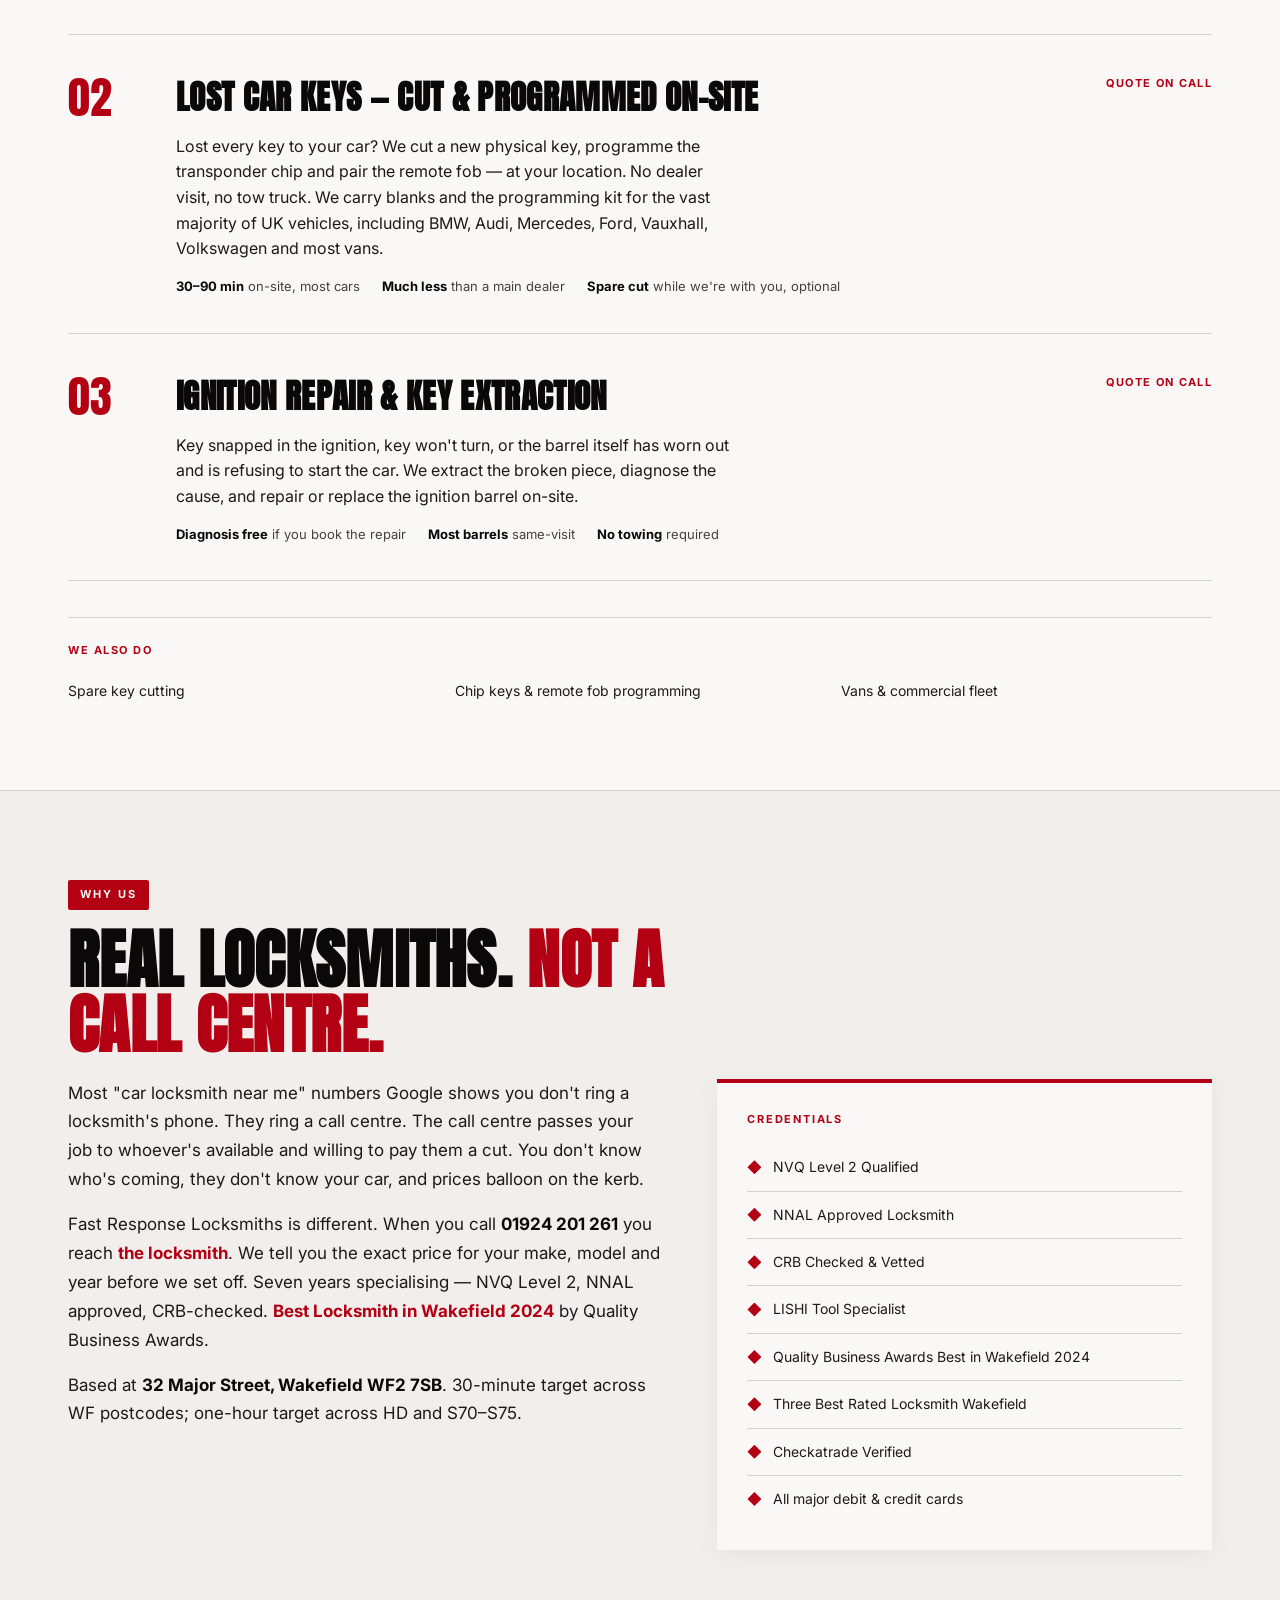
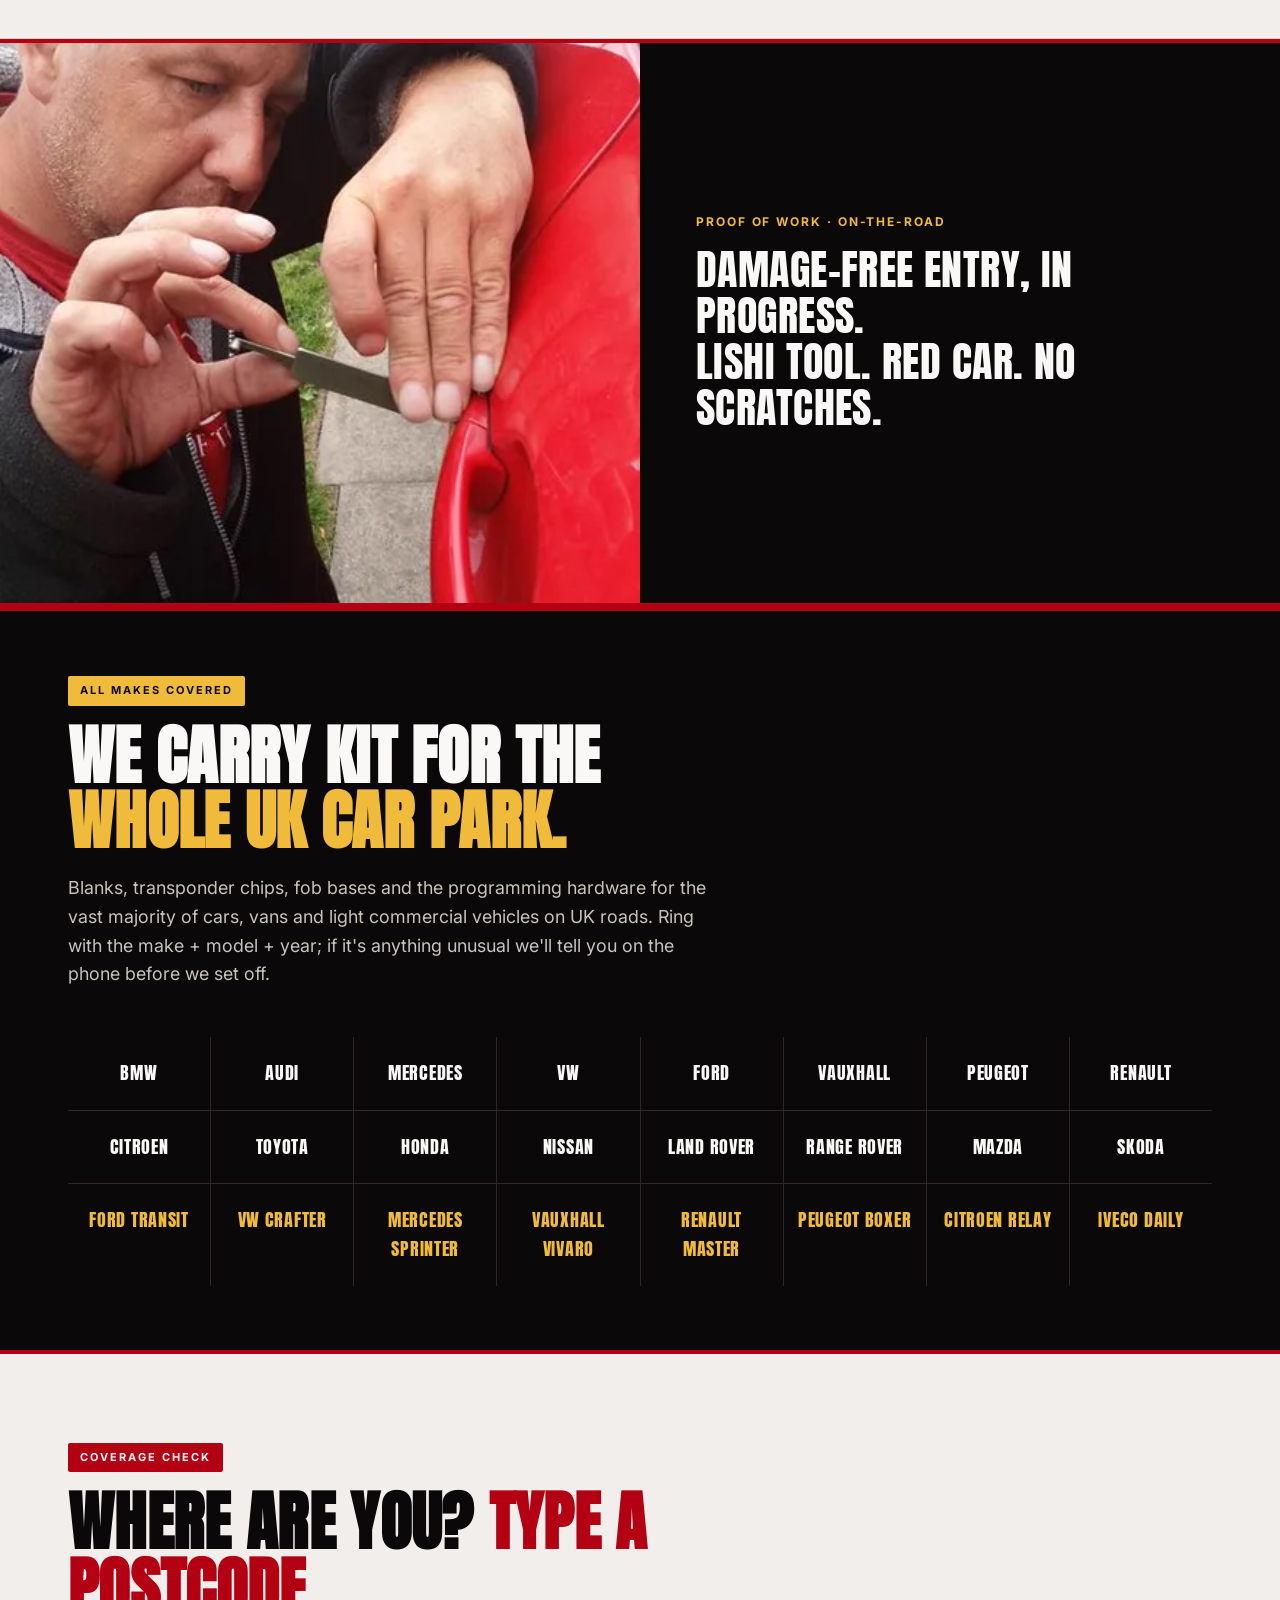
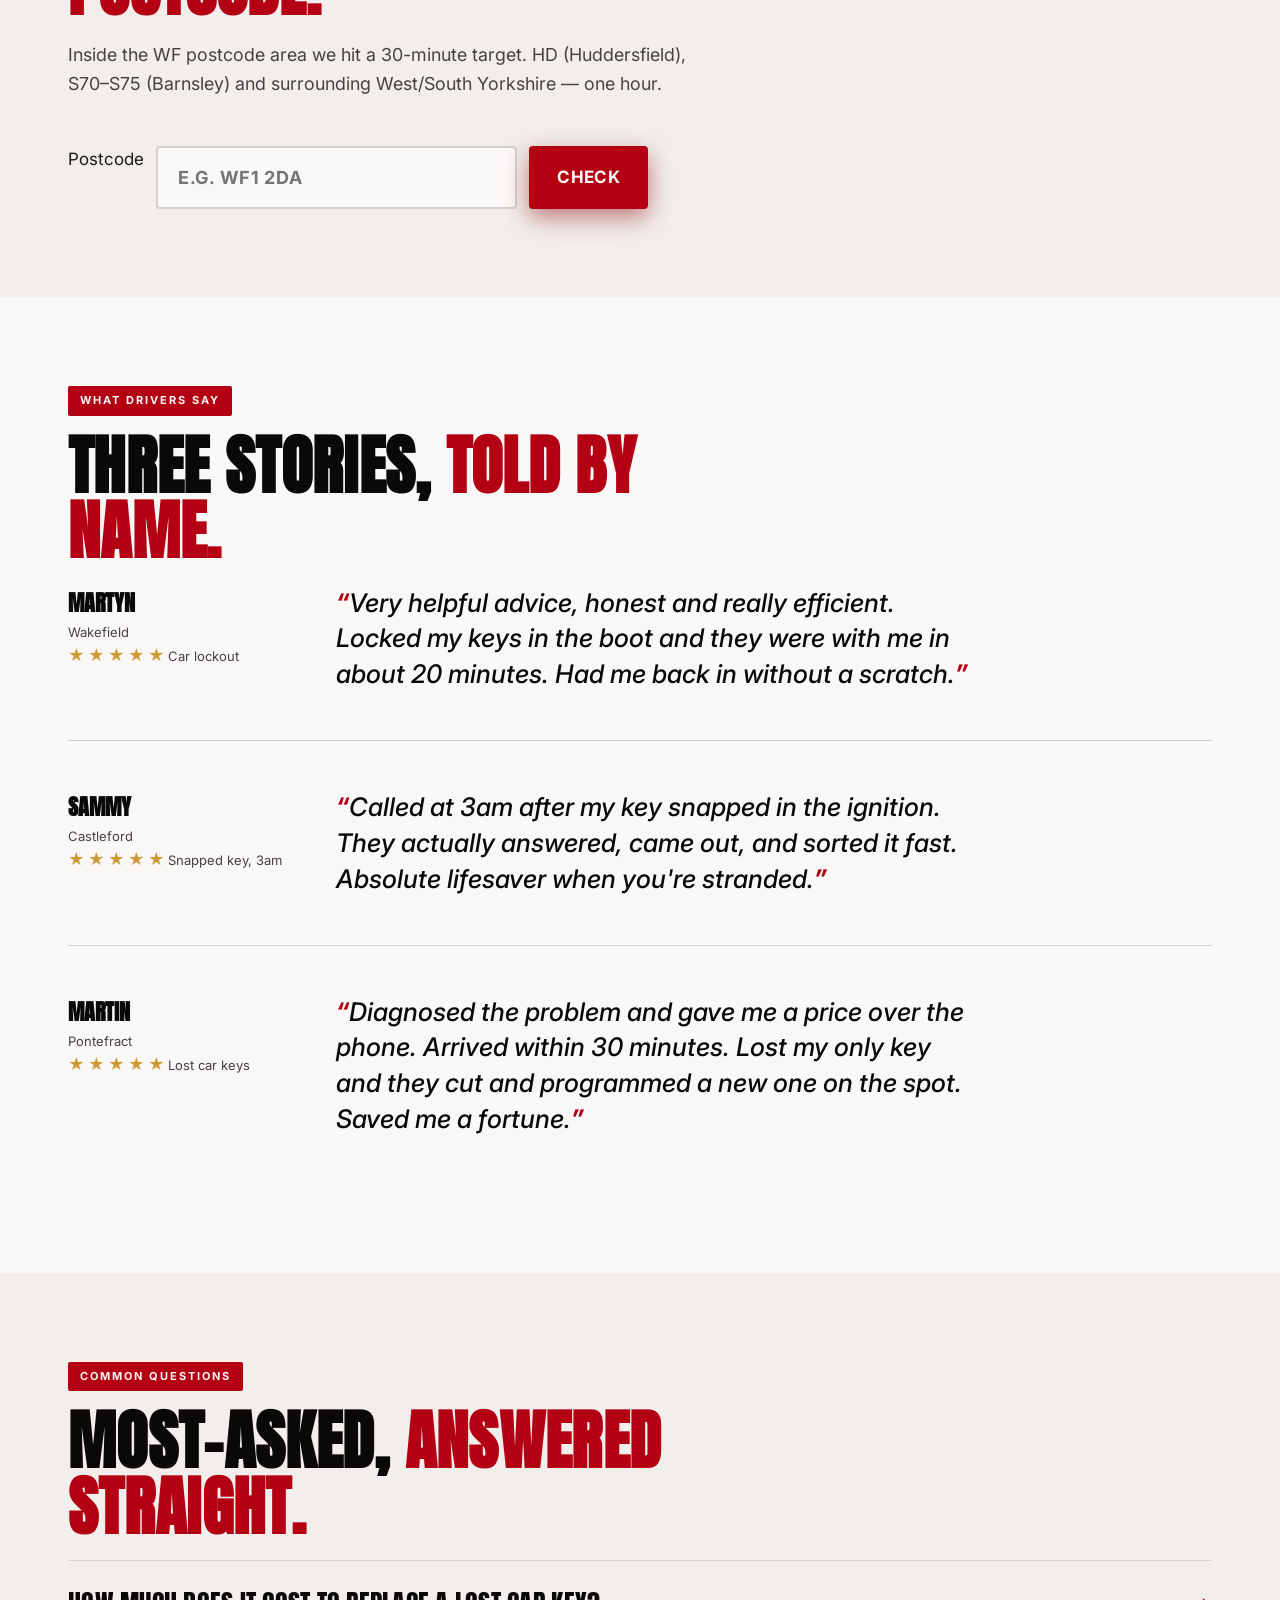
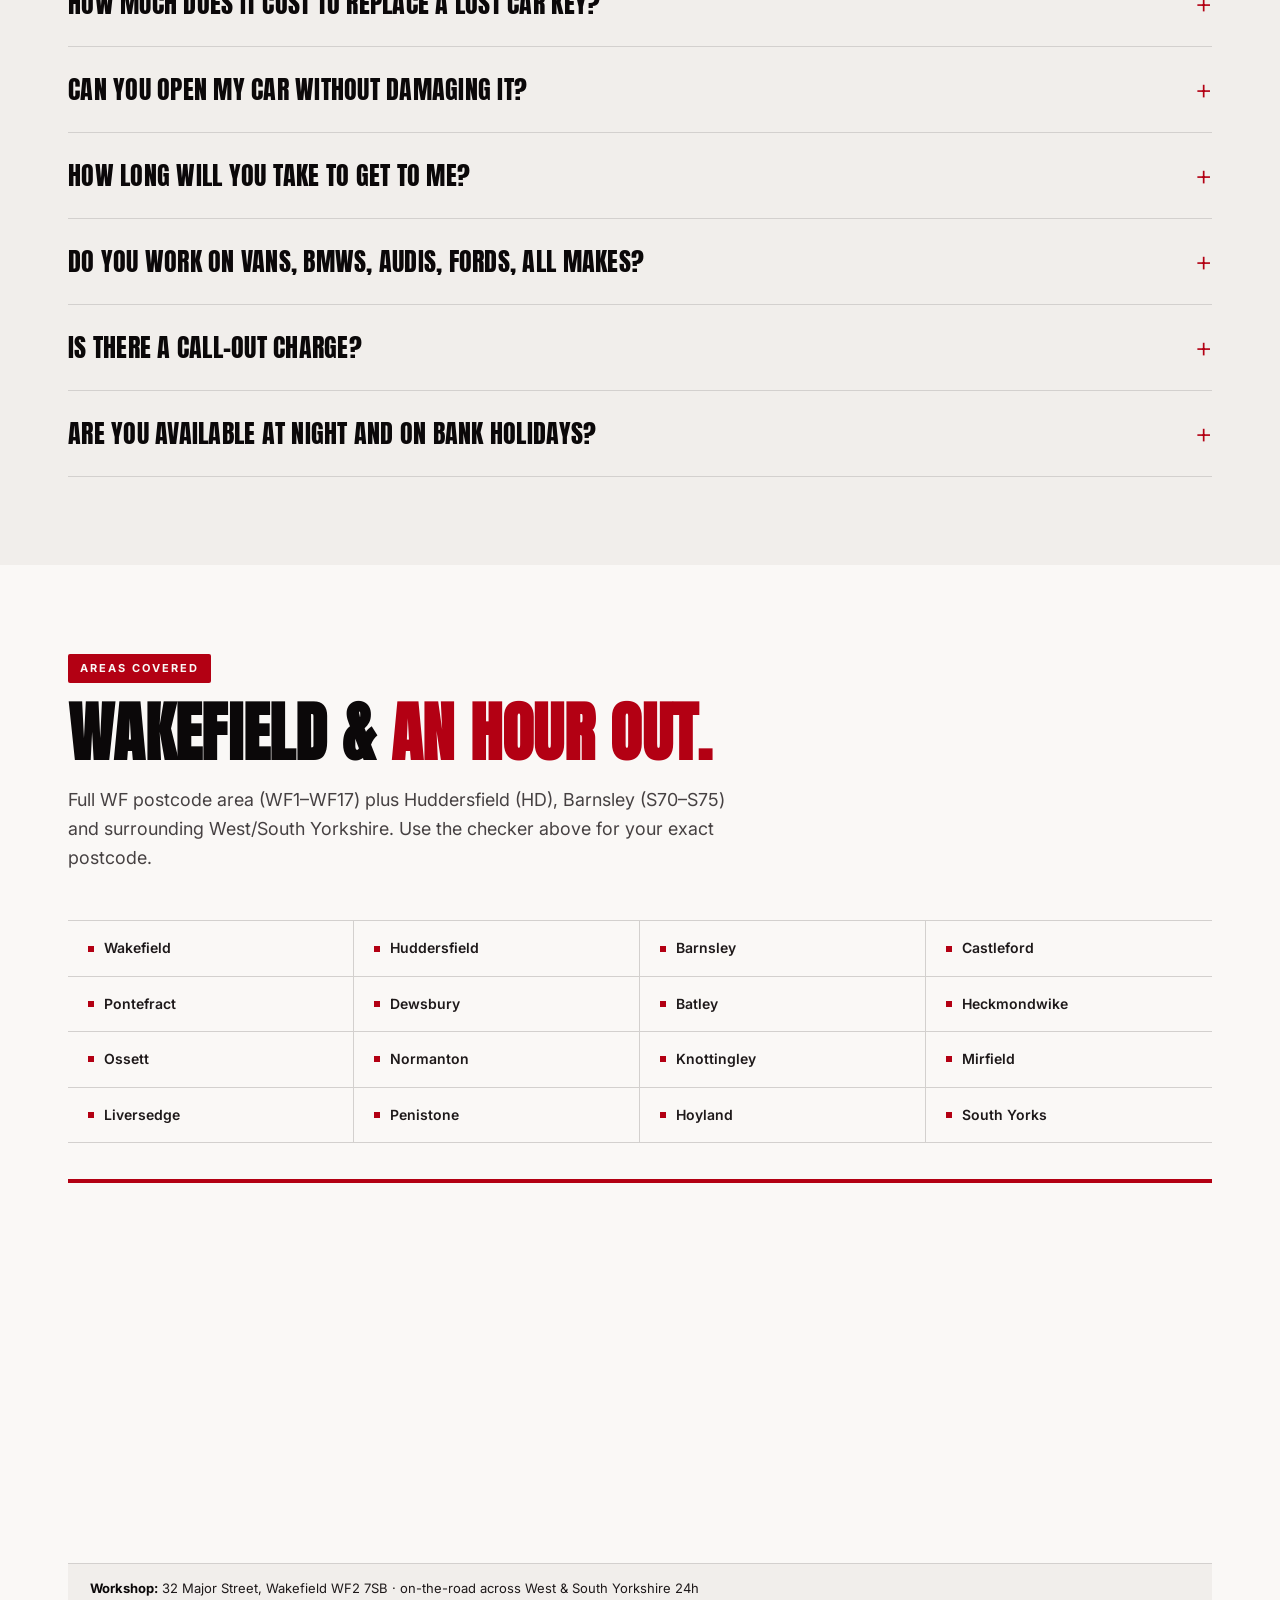
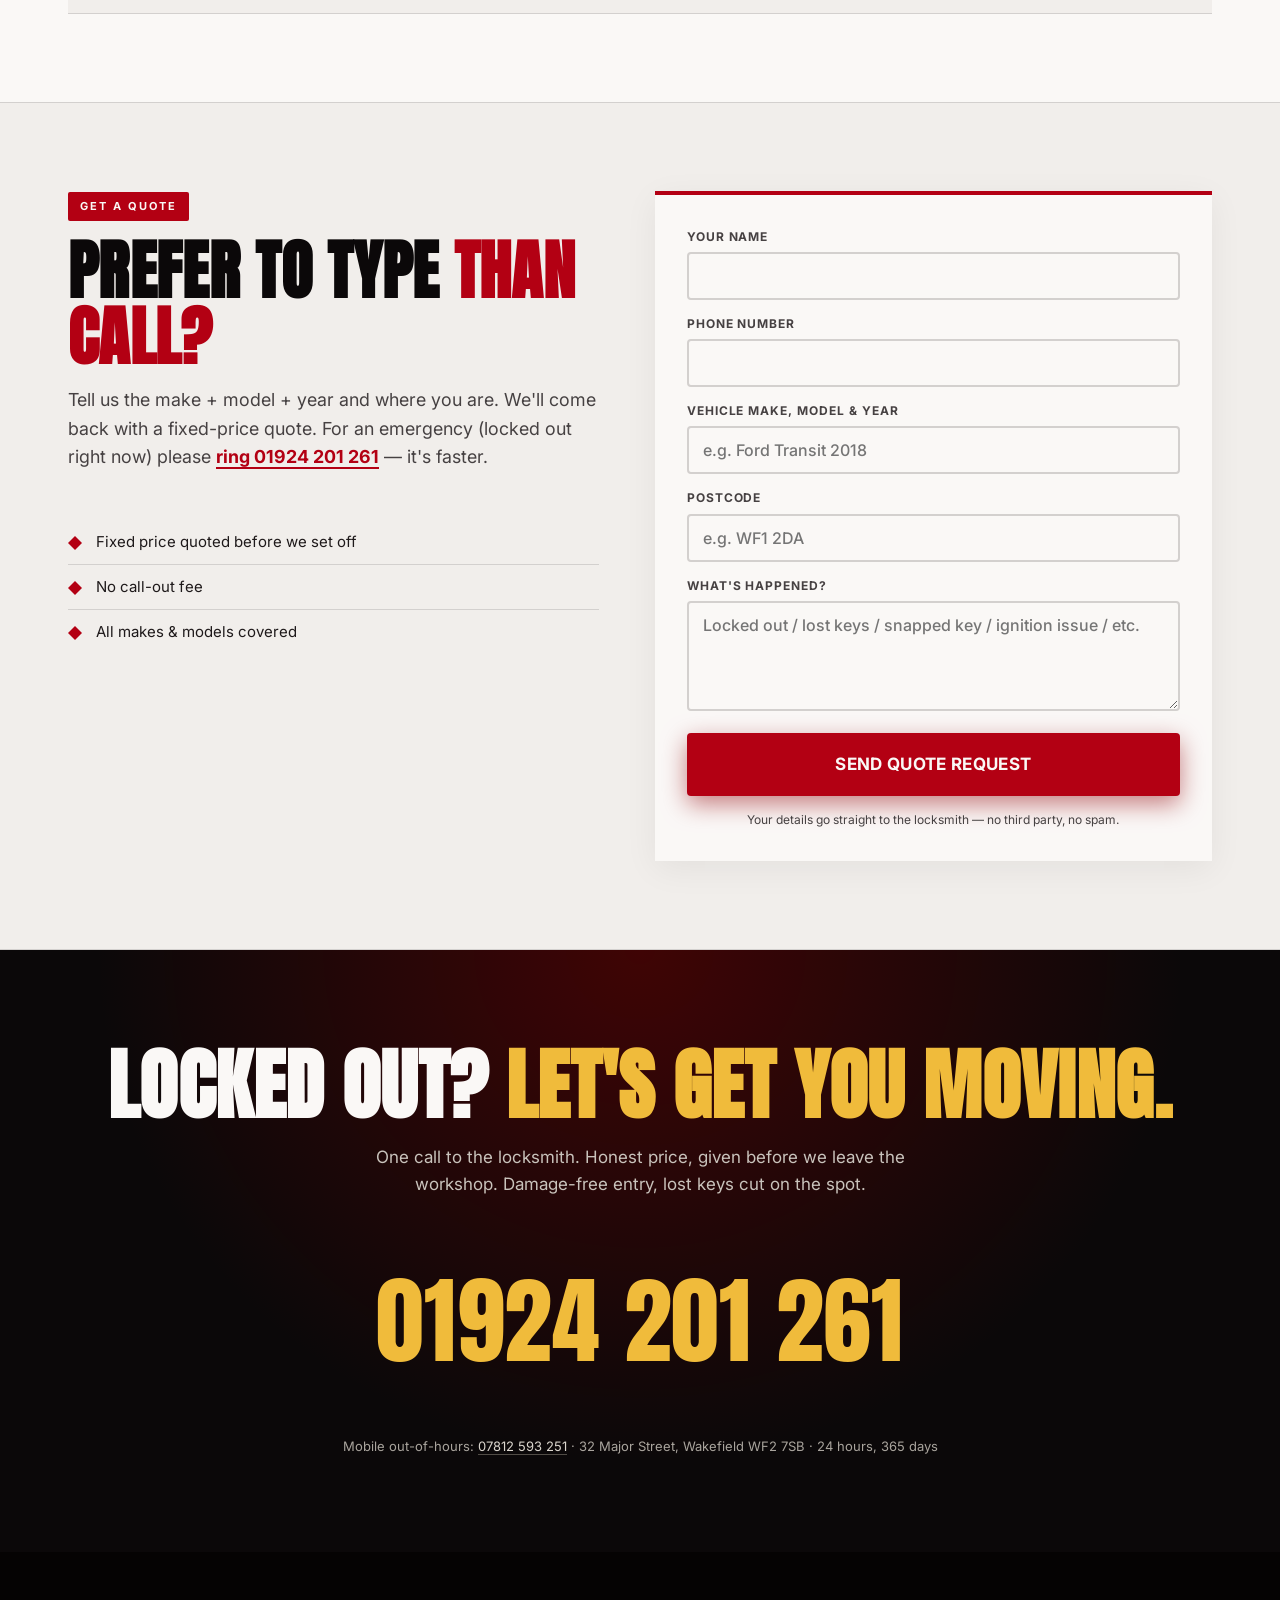
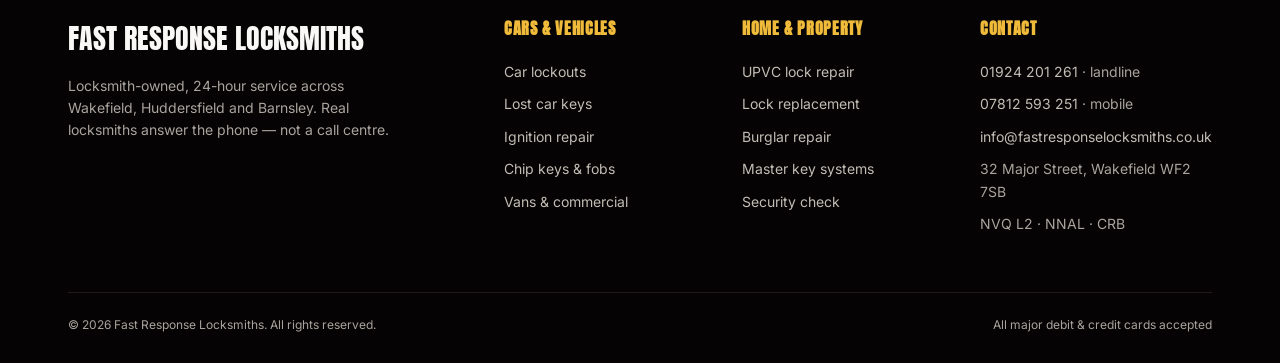
==== commit 72d48315: "Audit fixes: items 1-8 all the way down the list 1. Mobile nav phone-pill no longer wraps to 2 lines" ====
--- a/auto-locksmith/index.html
+++ b/auto-locksmith/index.html
@@ -99,13 +99,14 @@
   .topnav nav { display: flex; gap: 24px; align-items: center; font-size: 14px; font-weight: 600; }
   .topnav nav a { color: var(--charcoal); text-transform: uppercase; letter-spacing: 0.04em; font-size: 13px; }
   .topnav nav a:hover { color: var(--red); }
-  .topnav .call-pill { display: inline-flex; align-items: center; gap: 8px; padding: 10px 18px; border-radius: 4px; background: var(--red); color: var(--paper); font-weight: 700; font-size: 14px; }
+  .topnav .call-pill { display: inline-flex; align-items: center; gap: 8px; padding: 10px 18px; border-radius: 4px; background: var(--red); color: var(--paper); font-weight: 700; font-size: 14px; white-space: nowrap; }
+  @media (max-width: 480px) { .topnav .call-pill { padding: 8px 12px; font-size: 12px; gap: 5px; } .topnav .call-pill svg { width: 12px; height: 12px; } }
   .topnav .call-pill:hover { background: var(--red-bright); transform: translateY(-1px); }
   .topnav .call-pill svg { width: 14px; height: 14px; fill: currentColor; }
   @media (max-width: 860px) { .topnav nav a:not(.call-pill) { display: none; } }
 
   .hero { position: relative; background: linear-gradient(135deg, var(--black) 0%, var(--charcoal) 60%, oklch(28% 0.06 25) 100%); color: var(--paper); overflow: hidden; min-height: 620px; display: flex; align-items: center; }
-  .hero::before { content: ''; position: absolute; top: 0; right: 0; width: 50%; height: 100%; background-image: url('../assets/locksmith-at-work.jpg'); background-size: cover; background-position: 50% 30%; opacity: 0.92; -webkit-mask-image: linear-gradient(90deg, transparent 0%, black 30%, black 100%); mask-image: linear-gradient(90deg, transparent 0%, black 30%, black 100%); }
+  .hero::before { content: ''; position: absolute; top: 0; right: 0; width: 50%; height: 100%; background-image: url('../assets/locksmith-at-work.webp'); background-size: cover; background-position: 50% 30%; opacity: 0.92; -webkit-mask-image: linear-gradient(90deg, transparent 0%, black 30%, black 100%); mask-image: linear-gradient(90deg, transparent 0%, black 30%, black 100%); }
   .hero::after { content: ''; position: absolute; top: 0; right: 0; width: 50%; height: 100%; background: linear-gradient(180deg, oklch(20% 0.05 25 / 0.3) 0%, oklch(20% 0.06 25 / 0.5) 100%); mix-blend-mode: multiply; }
   .hero-content { position: relative; z-index: 2; padding: 84px 0 96px; max-width: 720px; }
   .hero-eyebrow { display: inline-flex; align-items: center; gap: 10px; background: var(--red); color: var(--paper); padding: 8px 16px; font-size: 12px; font-weight: 700; letter-spacing: 0.18em; text-transform: uppercase; margin-bottom: 28px; border-radius: 2px; }
@@ -125,9 +126,10 @@
   .hero-aside { margin-top: 28px; font-size: 14px; color: oklch(78% 0.012 75); }
   .hero-aside a { color: oklch(88% 0.012 75); border-bottom: 1px solid oklch(40% 0.012 75); }
   @media (max-width: 760px) {
-    .hero::before { width: 100%; -webkit-mask-image: linear-gradient(180deg, transparent 0%, black 50%, black 100%); mask-image: linear-gradient(180deg, transparent 0%, black 50%, black 100%); opacity: 0.45; }
-    .hero::after { width: 100%; }
-    .hero-content { padding: 56px 0 72px; }
+    .hero { min-height: 720px; }
+    .hero::before { width: 100%; -webkit-mask-image: linear-gradient(180deg, transparent 0%, black 55%, black 100%); mask-image: linear-gradient(180deg, transparent 0%, black 55%, black 100%); opacity: 0.78; }
+    .hero::after { width: 100%; background: linear-gradient(180deg, oklch(15% 0.04 25 / 0.62) 0%, oklch(15% 0.04 25 / 0.55) 35%, oklch(15% 0.04 25 / 0.12) 100%); }
+    .hero-content { padding: 56px 0 56px; }
   }
 
   .strap { background: var(--red); color: var(--paper); padding: 18px 0; }
@@ -422,7 +424,7 @@
 </section>
 
 <figure class="proof-image">
-  <img src="../assets/locksmith-at-work.jpg" alt="Locksmith using a LISHI tool to open a locked car damage-free" loading="lazy">
+  <img src="../assets/locksmith-at-work.webp" alt="Locksmith using a LISHI tool to open a locked car damage-free" loading="lazy">
   <figcaption><span class="label">Proof of work · on-the-road</span>Damage-free entry, in progress.<br>LISHI tool. Red car. No scratches.</figcaption>
 </figure>
 
